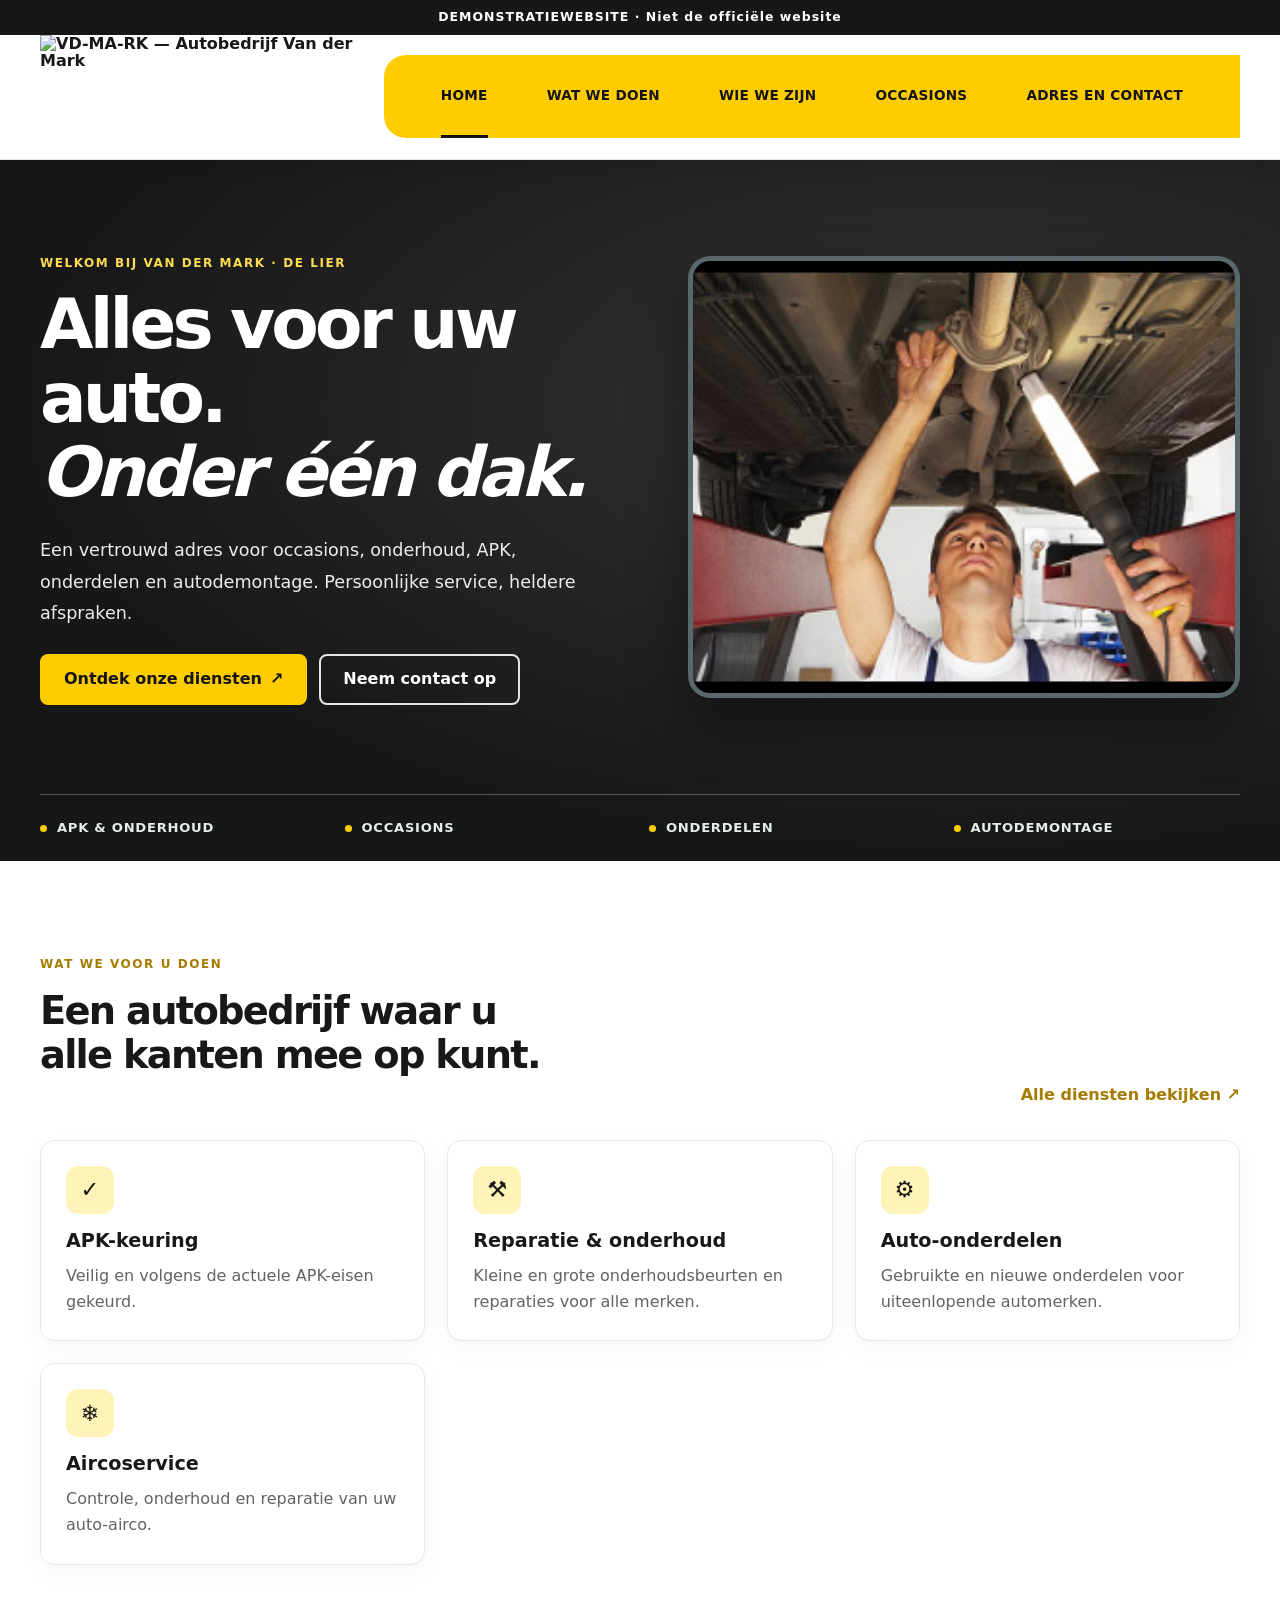
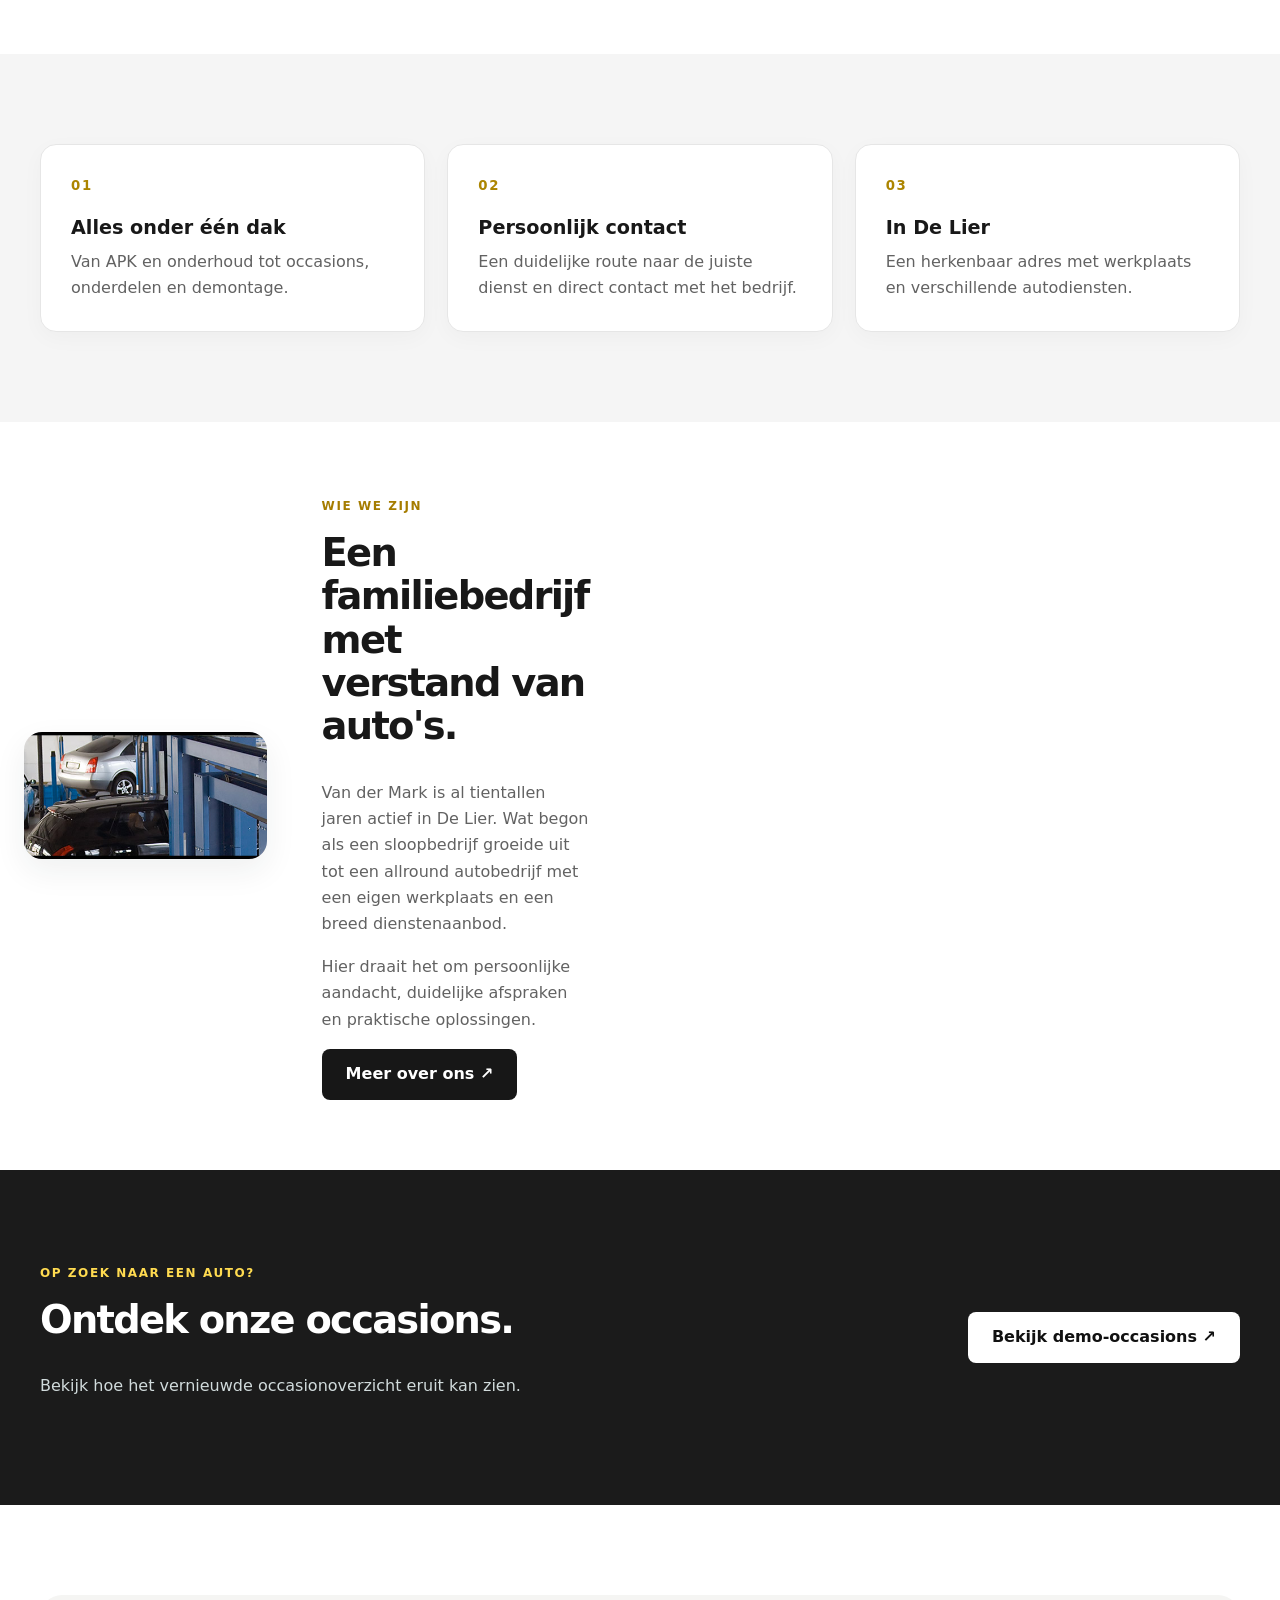
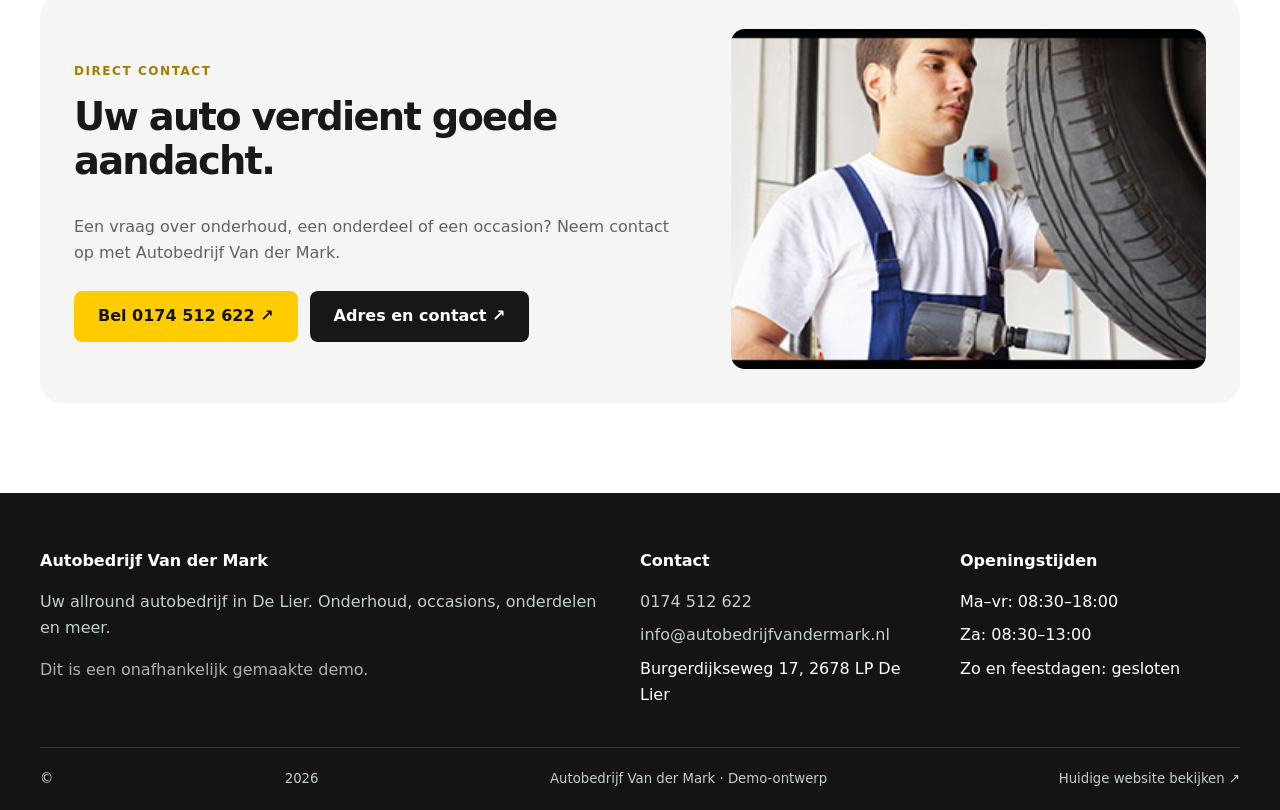
==== index.html @ bd73498f "Use official Van der Mark logo asset in header" ====
<!doctype html><html lang="nl"><head><meta charset="utf-8"><meta name="viewport" content="width=device-width,initial-scale=1"><meta name="description" content="Autobedrijf Van der Mark in De Lier: occasions, APK, onderhoud, auto-onderdelen en autodemontage. Demo-website."><title>Home | Autobedrijf Van der Mark – DEMO</title><link rel="stylesheet" href="css/style.css"><script src="js/main.js" defer></script></head><body><a class="skip-link" href="#main-content">Direct naar inhoud</a><div class="demo-strip">DEMONSTRATIEWEBSITE · Niet de officiële website</div><header class="site-header"><div class="container header-inner"><a href="index.html" class="brand" aria-label="Autobedrijf Van der Mark, naar home"><img class="brand-official-logo" src="images/logo.png" alt="VD-MA-RK — Autobedrijf Van der Mark" width="320" height="124"></a><button id="menu-toggle" class="menu-toggle" aria-controls="main-nav" aria-expanded="false" aria-label="Open navigatie"><span></span><span></span><span></span></button><nav id="main-nav" class="nav" aria-label="Hoofdnavigatie"><a href="index.html" class="active">Home</a><a href="diensten.html" class="">Wat we doen</a><a href="over-ons.html" class="">Wie we zijn</a><a href="occasions.html" class="">Occasions</a><a href="contact.html" class="">Adres en contact</a></nav></div></header><main id="main-content"><section class="hero"><div class="container hero-inner"><div class="hero-copy"><span class="eyebrow light">WELKOM BIJ VAN DER MARK · DE LIER</span><h1>Alles voor uw auto.<br><em>Onder één dak.</em></h1><p>Een vertrouwd adres voor occasions, onderhoud, APK, onderdelen en autodemontage. Persoonlijke service, heldere afspraken.</p><div class="actions"><a class="btn btn-primary" href="diensten.html">Ontdek onze diensten <span>↗</span></a><a class="btn btn-outline" href="contact.html">Neem contact op</a></div></div><div class="hero-art"><img src="images/Image7.png" alt="Monteur aan het werk onder een auto in de werkplaats" onerror="this.onerror=null;this.src='images/garage.svg'" loading="eager"></div></div><div class="container hero-footer"><span>APK & ONDERHOUD</span><span>OCCASIONS</span><span>ONDERDELEN</span><span>AUTODEMONTAGE</span></div></section><section class="section"><div class="container"><div class="section-head"><div><span class="eyebrow">WAT WE VOOR U DOEN</span><h2>Een autobedrijf waar u<br>alle kanten mee op kunt.</h2></div><a class="text-link" href="diensten.html">Alle diensten bekijken ↗</a></div><div class="services-grid"><article class="service-card"><div class="service-icon">✓</div><h3>APK-keuring</h3><p>Veilig en volgens de actuele APK-eisen gekeurd.</p></article><article class="service-card"><div class="service-icon">⚒</div><h3>Reparatie & onderhoud</h3><p>Kleine en grote onderhoudsbeurten en reparaties voor alle merken.</p></article><article class="service-card"><div class="service-icon">⚙</div><h3>Auto-onderdelen</h3><p>Gebruikte en nieuwe onderdelen voor uiteenlopende automerken.</p></article><article class="service-card"><div class="service-icon">❄</div><h3>Aircoservice</h3><p>Controle, onderhoud en reparatie van uw auto-airco.</p></article></div></div></section><section class="section section-muted"><div class="container"><div class="benefit-grid"><div><span class="benefit-number">01</span><h3>Alles onder één dak</h3><p>Van APK en onderhoud tot occasions, onderdelen en demontage.</p></div><div><span class="benefit-number">02</span><h3>Persoonlijk contact</h3><p>Een duidelijke route naar de juiste dienst en direct contact met het bedrijf.</p></div><div><span class="benefit-number">03</span><h3>In De Lier</h3><p>Een herkenbaar adres met werkplaats en verschillende autodiensten.</p></div></div></div></section><section class="split-section"><div class="container split"><div class="split-visual"><img src="images/Image3.png" alt="Overzicht van de werkplaats met auto’s op hefbruggen" onerror="this.onerror=null;this.src='images/workshop.svg'" loading="lazy"></div><div><span class="eyebrow">WIE WE ZIJN</span><h2>Een familiebedrijf met verstand van auto's.</h2><p>Van der Mark is al tientallen jaren actief in De Lier. Wat begon als een sloopbedrijf groeide uit tot een allround autobedrijf met een eigen werkplaats en een breed dienstenaanbod.</p><p>Hier draait het om persoonlijke aandacht, duidelijke afspraken en praktische oplossingen.</p><a class="btn btn-dark" href="over-ons.html">Meer over ons ↗</a></div></div></section><section class="section cta-band"><div class="container cta-inner"><div><span class="eyebrow light">OP ZOEK NAAR EEN AUTO?</span><h2>Ontdek onze occasions.</h2><p>Bekijk hoe het vernieuwde occasionoverzicht eruit kan zien.</p></div><a class="btn btn-white" href="occasions.html">Bekijk demo-occasions ↗</a></div></section><section class="section"><div class="container contact-promo"><div><span class="eyebrow">DIRECT CONTACT</span><h2>Uw auto verdient goede aandacht.</h2><p>Een vraag over onderhoud, een onderdeel of een occasion? Neem contact op met Autobedrijf Van der Mark.</p><div class="actions"><a class="btn btn-primary" href="tel:+31174512622">Bel 0174 512 622 ↗</a><a class="btn btn-dark" href="contact.html">Adres en contact ↗</a></div></div><img src="images/Image6.png" alt="Werkzaamheden bij Autobedrijf Van der Mark" loading="lazy"></div></section></main><footer class="footer"><div class="container footer-grid"><div><strong>Autobedrijf Van der Mark</strong><p>Uw allround autobedrijf in De Lier. Onderhoud, occasions, onderdelen en meer.</p><span class="muted">Dit is een onafhankelijk gemaakte demo.</span></div><div><strong>Contact</strong><a href="tel:+31174512622">0174 512 622</a><a href="mailto:info@autobedrijfvandermark.nl">info@autobedrijfvandermark.nl</a><span>Burgerdijkseweg 17, 2678 LP De Lier</span></div><div><strong>Openingstijden</strong><span>Ma–vr: 08:30–18:00</span><span>Za: 08:30–13:00</span><span>Zo en feestdagen: gesloten</span></div></div><div class="container footer-bottom">© <span id="year"></span> Autobedrijf Van der Mark · Demo-ontwerp <a href="https://www.autobedrijfvandermark.nl/" target="_blank" rel="noopener noreferrer">Huidige website bekijken ↗</a></div></footer></body></html>
---- css/style.css ----
:root {
    --red: #bd4038;
    --dark: #243036;
    --ink: #253136;
    --muted: #667277;
    --line: #dde3e2;
    --light: #f3f5f4;
    --white: #fff;
    --radius: 14px
}

* {
    box-sizing: border-box
}

html {
    scroll-behavior: smooth
}

body {
    margin: 0;
    color: var(--ink);
    background: #fff;
    font: 16px/1.65 system-ui, -apple-system, Segoe UI, Arial, sans-serif
}

a {
    color: inherit;
    text-decoration: none
}

img {
    display: block;
    max-width: 100%
}

h1,
h2,
h3,
p {
    margin-top: 0
}

h1,
h2,
h3 {
    line-height: 1.18
}

h1 {
    font-size: clamp(2.4rem, 5vw, 4.6rem);
    letter-spacing: -.045em
}

h2 {
    font-size: clamp(1.8rem, 3vw, 2.8rem);
    letter-spacing: -.035em
}

h3 {
    font-size: 1.2rem
}

p {
    color: var(--muted)
}

.container {
    width: min(1160px, calc(100% - 40px));
    margin-inline: auto
}

.demo-strip {
    background: var(--red);
    color: white;
    text-align: center;
    padding: 7px 15px;
    font-size: .78rem;
    font-weight: 700;
    letter-spacing: .08em
}

.site-header {
    position: sticky;
    top: 0;
    z-index: 20;
    background: white;
    border-bottom: 1px solid var(--line);
    box-shadow: 0 4px 22px #172a3010
}

.header-inner {
    display: flex;
    align-items: center;
    justify-content: space-between;
    gap: 20px;
    min-height: 82px
}

.brand {
    display: flex;
    align-items: center;
    gap: 12px;
    font-weight: 800;
    line-height: 1.2
}

.brand-symbol {
    display: grid;
    place-items: center;
    width: 42px;
    height: 42px;
    border-radius: 10px;
    background: var(--red);
    color: white;
    font-weight: 900
}

.brand-text {
    max-width: 220px
}

.nav {
    display: flex;
    align-items: center;
    gap: 24px
}

.nav a {
    font-size: .92rem;
    font-weight: 650;
    padding: 12px 0;
    border-bottom: 2px solid transparent
}

.nav a:hover,
.nav a.active {
    color: var(--red);
    border-color: var(--red)
}

.menu-toggle {
    display: none;
    background: transparent;
    border: 1px solid var(--line);
    border-radius: 8px;
    padding: 10px;
    cursor: pointer;
    font-size: 1.3rem
}

.btn {
    display: inline-flex;
    align-items: center;
    justify-content: center;
    gap: 8px;
    border-radius: 8px;
    padding: 13px 22px;
    font-weight: 750;
    line-height: 1.3;
    transition: transform .2s, background .2s, border-color .2s;
    border: 2px solid transparent;
    cursor: pointer
}

.btn:hover {
    transform: translateY(-2px)
}

.btn-primary {
    background: var(--red);
    color: white
}

.btn-primary:hover {
    background: #9e302b
}

.btn-dark {
    background: var(--dark);
    color: white
}

.btn-white {
    background: white;
    color: var(--dark)
}

.btn-outline {
    border-color: #aab4b6;
    color: var(--dark)
}

.actions {
    display: flex;
    flex-wrap: wrap;
    gap: 12px;
    margin-top: 24px
}

.hero {
    background: linear-gradient(125deg, #243238, #34464a);
    color: white;
    overflow: hidden
}

.hero-inner {
    display: grid;
    grid-template-columns: 1.08fr 1fr;
    gap: 55px;
    align-items: center;
    padding-block: 80px
}

.hero p,
.hero .eyebrow {
    color: #d4dddd
}

.hero-art {
    background: #44565a;
    border-radius: 18px;
    overflow: hidden;
    box-shadow: 0 25px 60px #0004
}

.hero-art img {
    width: 100%;
    height: 100%;
    object-fit: cover
}

.hero-footer {
    padding: 20px 0;
    border-top: 1px solid #ffffff33;
    color: #e5ecec;
    font-size: .9rem
}

.eyebrow {
    text-transform: uppercase;
    letter-spacing: .13em;
    font-size: .75rem;
    font-weight: 800;
    color: var(--red);
    margin-bottom: 14px
}

.eyebrow.light {
    color: #f0b5ae
}

.page-hero {
    padding: 65px 0;
    background: var(--light);
    border-bottom: 1px solid var(--line)
}

.page-hero h1 {
    font-size: clamp(2.2rem, 4vw, 3.6rem);
    margin-bottom: 14px
}

.page-hero p {
    max-width: 760px
}

.section {
    padding: 75px 0
}

.section-muted {
    background: var(--light)
}

.section-head {
    display: flex;
    justify-content: space-between;
    align-items: end;
    gap: 24px;
    margin-bottom: 32px
}

.section-head p {
    max-width: 660px
}

.services-grid,
.features {
    display: grid;
    grid-template-columns: repeat(3, 1fr);
    gap: 22px
}

.service-card,
.form-panel,
.car-card,
.contact-detail,
.info-banner {
    background: white;
    border: 1px solid var(--line);
    border-radius: var(--radius);
    padding: 25px;
    box-shadow: 0 5px 20px #172a3008
}

.service-card {
    transition: transform .2s, box-shadow .2s
}

.service-card:hover,
.car-card:hover {
    transform: translateY(-3px);
    box-shadow: 0 14px 32px #172a3018
}

.service-icon,
.detail-icon {
    display: grid;
    place-items: center;
    background: #fbe9e6;
    color: var(--red);
    width: 48px;
    height: 48px;
    border-radius: 12px;
    margin-bottom: 16px;
    font-size: 1.4rem
}

.text-link {
    color: var(--red);
    font-weight: 800
}

.split,
.split-section {
    display: grid;
    grid-template-columns: 1fr 1fr;
    gap: 55px;
    align-items: center
}

.split-visual {
    border-radius: var(--radius);
    overflow: hidden;
    background: var(--light)
}

.split-visual img {
    width: 100%;
    object-fit: cover
}

.cta-band {
    background: var(--dark);
    color: white
}

.cta-band p {
    color: #d1dbdc
}

.cta-inner {
    display: flex;
    justify-content: space-between;
    align-items: center;
    gap: 30px
}

.filters {
    display: grid;
    grid-template-columns: 2fr 1fr 1fr 1fr;
    gap: 16px;
    padding: 24px;
    background: var(--light);
    border-radius: var(--radius);
    margin-bottom: 24px
}

.filters label,
.form-panel label {
    display: block;
    font-size: .88rem;
    font-weight: 750;
    margin-bottom: 6px
}

.filters input,
.filters select,
.form-panel input,
.form-panel select,
.form-panel textarea {
    width: 100%;
    border: 1px solid #c9d1d1;
    border-radius: 8px;
    background: white;
    padding: 12px 13px;
    color: var(--ink);
    font: inherit
}

.filters input:focus,
.filters select:focus,
.form-panel input:focus,
.form-panel textarea:focus {
    outline: 2px solid var(--red);
    outline-offset: 2px
}

.results-count {
    font-weight: 750;
    margin-bottom: 20px
}

.car-grid {
    display: grid;
    grid-template-columns: repeat(3, 1fr);
    gap: 22px
}

.car-card {
    padding: 0;
    overflow: hidden;
    transition: transform .2s, box-shadow .2s
}

.car-image {
    position: relative;
    background: var(--light)
}

.car-image img {
    width: 100%;
    aspect-ratio: 16/10;
    object-fit: cover
}

.car-image span {
    position: absolute;
    top: 14px;
    left: 14px;
    background: var(--red);
    color: white;
    font-size: .7rem;
    font-weight: 800;
    letter-spacing: .08em;
    padding: 5px 9px;
    border-radius: 5px
}

.car-body {
    padding: 22px
}

.car-meta {
    display: flex;
    flex-wrap: wrap;
    gap: 9px;
    font-size: .82rem;
    color: var(--muted)
}

.car-meta span {
    background: var(--light);
    padding: 4px 8px;
    border-radius: 5px
}

.car-bottom {
    border-top: 1px solid var(--line);
    margin-top: 18px;
    padding-top: 18px;
    display: flex;
    justify-content: space-between;
    align-items: center;
    gap: 12px
}

.car-price {
    font-size: 1.35rem
}

.car-bottom a {
    font-size: .85rem;
    color: var(--red);
    font-weight: 750
}

.empty-state,
.demo-notice,
.info-banner {
    padding: 18px 22px;
    background: #fff5ed;
    border: 1px solid #efddcb;
    border-radius: 10px;
    margin: 20px 0
}

.contact-grid {
    display: grid;
    grid-template-columns: 1fr 1.1fr;
    gap: 36px
}

.contact-detail {
    margin-bottom: 15px
}

.form-row {
    display: grid;
    grid-template-columns: 1fr 1fr;
    gap: 16px
}

.form-panel textarea {
    min-height: 140px;
    resize: vertical
}

.form-panel label {
    margin-top: 14px
}

.form-status {
    margin-top: 12px;
    font-weight: 700
}

.form-status.success {
    color: #237345
}

.form-status.error {
    color: #b3322b
}

.hours {
    width: 100%;
    border-collapse: collapse
}

.hours td {
    padding: 8px 0;
    border-bottom: 1px solid var(--line)
}

.hours td:last-child {
    text-align: right
}

.map-section {
    padding: 55px 0;
    background: var(--light)
}

.map-placeholder {
    min-height: 240px;
    border: 2px dashed #aab6b8;
    border-radius: var(--radius);
    display: grid;
    place-items: center;
    text-align: center;
    padding: 30px;
    background: #e6eceb
}

.footer {
    background: #1e292d;
    color: white;
    padding-top: 55px
}

.footer p,
.footer a {
    color: #c3cecf
}

.footer a:hover {
    color: white
}

.footer-grid {
    display: grid;
    grid-template-columns: 2fr 1fr 1fr;
    gap: 40px;
    padding-bottom: 38px
}

.footer-bottom {
    border-top: 1px solid #ffffff2a;
    padding: 20px 0;
    color: #c3cecf;
    font-size: .83rem
}

.muted {
    color: var(--muted)
}

@media(max-width:900px) {

    .hero-inner,
    .split,
    .split-section,
    .contact-grid {
        grid-template-columns: 1fr
    }

    .hero-inner {
        padding-block: 55px
    }

    .services-grid,
    .car-grid,
    .features {
        grid-template-columns: repeat(2, 1fr)
    }

    .filters {
        grid-template-columns: repeat(2, 1fr)
    }

    .nav {
        gap: 12px
    }

    .nav a {
        font-size: .82rem
    }
}

@media(max-width:680px) {
    .container {
        width: min(100% - 28px, 1160px)
    }

    .header-inner {
        min-height: 70px
    }

    .menu-toggle {
        display: block
    }

    .nav {
        display: none;
        position: absolute;
        top: 100%;
        left: 0;
        right: 0;
        background: white;
        box-shadow: 0 15px 25px #0002;
        padding: 18px 22px;
        flex-direction: column;
        align-items: stretch
    }

    .nav.open {
        display: flex
    }

    .nav a {
        font-size: 1rem;
        padding: 10px
    }

    .section {
        padding: 48px 0
    }

    .services-grid,
    .car-grid,
    .features,
    .filters,
    .form-row,
    .footer-grid {
        grid-template-columns: 1fr
    }

    .section-head,
    .cta-inner {
        display: block
    }

    .hero-inner {
        gap: 25px
    }

    .hero h1 {
        font-size: 2.5rem
    }

    .page-hero {
        padding: 45px 0
    }

    .footer-grid {
        gap: 20px
    }

    .car-bottom {
        flex-wrap: wrap
    }
}

@media(prefers-reduced-motion:reduce) {

    *,
    *::before,
    *::after {
        scroll-behavior: auto !important;
        transition: none !important;
        animation: none !important
    }
}

/* Consistente beeldpresentatie: echte werkplaatsfoto's zonder overvolle pagina's */
.hero-art {
    aspect-ratio: 725/360;
    display: flex;
    align-items: stretch
}

.hero-art img {
    width: 100%;
    height: 100%;
    object-fit: cover;
    object-position: center
}

.split-visual {
    aspect-ratio: 725/380;
    display: flex;
    align-items: stretch;
    box-shadow: 0 12px 32px #172a3012
}

.split-visual img {
    width: 100%;
    height: 100%;
    object-fit: cover;
    object-position: center
}

.editorial-photo {
    position: relative;
    overflow: hidden;
    border-radius: var(--radius);
    margin: 0 0 34px;
    background: var(--light);
    box-shadow: 0 12px 30px #172a3014
}

.editorial-photo img {
    display: block;
    width: 100%;
    height: clamp(220px, 31vw, 370px);
    object-fit: cover;
    object-position: center
}

.editorial-photo-caption {
    position: absolute;
    left: 0;
    right: 0;
    bottom: 0;
    padding: 38px 30px 22px;
    background: linear-gradient(transparent, rgba(20, 29, 32, .85));
    color: #fff;
    display: flex;
    gap: 8px;
    flex-direction: column
}

.editorial-photo-caption strong {
    font-size: 1.2rem;
    line-height: 1.3
}

.editorial-photo-caption span {
    color: #e5ebeb;
    font-size: .9rem
}

@media(max-width:680px) {
    .hero-art {
        aspect-ratio: 725/300
    }

    .split-visual {
        aspect-ratio: 725/340
    }

    .editorial-photo img {
        height: 240px
    }

    .editorial-photo-caption {
        padding: 32px 18px 16px
    }
}


/* Huisstijl Van der Mark — geel, zwart en wit */
:root {
    --yellow: #ffcc00;
    --dark: #151515;
    --ink: #181818;
    --muted: #626262;
    --line: #e1e1e1;
    --light: #f5f5f5;
    --white: #fff
}

body {
    color: var(--ink)
}

.demo-strip {
    background: #171717;
    color: #fff
}

.site-header {
    background: #fff;
    border-bottom: 1px solid #e7e7e7
}

.header-inner {
    gap: 24px;
    min-height: 104px
}

.brand {
    display: flex;
    flex: 0 0 auto;
    flex-direction: column;
    align-items: center;
    justify-content: center;
    gap: 5px;
    line-height: 1.1;
    min-width: 235px
}

.brand-logo {
    display: block;
    background: #ffcf00;
    color: #101010;
    border: 5px solid #101010;
    border-radius: 18px;
    box-shadow: inset 0 0 0 2px #fff, 0 0 0 1px #888;
    padding: 7px 13px 5px;
    font-size: clamp(1.35rem, 2.2vw, 2rem);
    font-weight: 950;
    letter-spacing: .11em;
    white-space: nowrap
}

.brand-tagline {
    font-size: .69rem;
    font-weight: 800;
    letter-spacing: .22em;
    color: #181818;
    white-space: nowrap
}

.nav {
    background: #ffcc00;
    border-radius: 22px 0 0 22px;
    min-height: 82px;
    padding: 0 26px;
    gap: clamp(12px, 2.2vw, 32px);
    flex: 1;
    justify-content: space-evenly
}

.nav a {
    color: #141414;
    font-size: .85rem;
    text-transform: uppercase;
    font-weight: 850;
    letter-spacing: .02em;
    border-bottom: 3px solid transparent;
    white-space: nowrap;
    padding: 29px 0
}

.nav a:hover,
.nav a.active {
    color: #111;
    border-bottom-color: #111
}

.hero {
    background: linear-gradient(115deg, #191919, #303030)
}

.hero .eyebrow,
.eyebrow.light {
    color: #ffdb50
}

.hero p {
    color: #ececec
}

.hero h1 em {
    color: #fff
}

.hero-footer {
    display: flex;
    align-items: center;
    justify-content: space-between;
    flex-wrap: wrap;
    gap: 12px 28px;
    border-top: 1px solid #ffffff40;
    padding: 23px 0
}

.hero-footer span {
    display: inline-block;
    white-space: nowrap;
    font-size: .82rem;
    font-weight: 800;
    letter-spacing: .055em
}

.btn-primary {
    background: #ffcc00;
    color: #111;
    border-color: #ffcc00
}

.btn-primary:hover {
    background: #e8b900;
    border-color: #e8b900
}

.btn-outline {
    color: #fff;
    border-color: #fff;
    background: transparent
}

.btn-outline:hover {
    color: #111;
    background: #fff
}

.btn-dark {
    background: #171717;
    color: #fff
}

.btn-white {
    background: #fff;
    color: #111
}

.text-link,
.eyebrow,
.car-bottom a {
    color: #a57c00
}

.service-icon,
.detail-icon {
    background: #fff3b8;
    color: #171717
}

.cta-band {
    background: #1b1b1b
}

.car-image span {
    background: #ffcc00;
    color: #111
}

.footer {
    background: #141414
}

.filters input:focus,
.filters select:focus,
.form-panel input:focus,
.form-panel textarea:focus {
    outline-color: #e0ae00
}

@media(max-width:1050px) {
    .header-inner {
        gap: 12px
    }

    .brand {
        min-width: 190px
    }

    .brand-logo {
        font-size: 1.4rem
    }

    .brand-tagline {
        font-size: .58rem
    }

    .nav {
        gap: 10px;
        padding: 0 14px
    }

    .nav a {
        font-size: .72rem
    }
}

@media(max-width:680px) {
    .header-inner {
        min-height: 82px
    }

    .brand {
        min-width: 0;
        align-items: flex-start
    }

    .brand-logo {
        font-size: 1.25rem;
        padding: 5px 9px;
        border-width: 4px;
        border-radius: 12px
    }

    .brand-tagline {
        font-size: .52rem;
        letter-spacing: .12em
    }

    .menu-toggle {
        display: block;
        background: #ffcc00;
        border-color: #111
    }

    .nav {
        display: none;
        position: absolute;
        top: 100%;
        left: 0;
        right: 0;
        min-height: 0;
        padding: 14px 20px;
        border-radius: 0;
        box-shadow: 0 15px 25px #0002;
        flex-direction: column;
        align-items: stretch;
        gap: 0
    }

    .nav.open {
        display: flex
    }

    .nav a {
        padding: 13px 6px;
        font-size: .9rem
    }

    .hero-footer {
        justify-content: flex-start;
        gap: 10px 20px
    }

    .hero-footer span {
        font-size: .72rem
    }
}

/* Demo 2.0 — samenhangende componenten en mobiele afwerking */
:root{--accent:#ffcc00;--accent-hover:#eab900;--surface:#f6f6f4;--shadow:0 18px 45px rgba(0,0,0,.09)}
html{scroll-padding-top:120px}
body{overflow-x:hidden;-webkit-font-smoothing:antialiased}
:focus-visible{outline:3px solid #b78d00;outline-offset:4px}
.skip-link{position:fixed;top:-100px;left:16px;z-index:100;background:#ffcc00;color:#111;padding:12px 18px;font-weight:800;border-radius:8px}
.skip-link:focus{top:12px}
.container{width:min(1200px,calc(100% - 48px))}
.site-header{box-shadow:0 3px 18px #00000010}
.hero{position:relative;background:radial-gradient(ellipse at 75% 35%,#343434,#171717 70%)}
.hero-inner{gap:clamp(24px,4vw,72px);padding-block:clamp(55px,7vw,100px)}
.hero h1{font-size:clamp(2.8rem,5.4vw,5.3rem);line-height:1.07;letter-spacing:-.055em;margin-bottom:25px}
.hero-copy p{font-size:1.1rem;max-width:570px;line-height:1.8}
.hero-art{border:5px solid #ffffff1b;border-radius:22px;box-shadow:0 28px 55px #0006;aspect-ratio:1.25}
.hero-art img{object-fit:cover}
.hero-footer{gap:16px 26px}
.hero-footer span{display:inline-flex;align-items:center;gap:10px}
.hero-footer span:before{content:"";width:7px;height:7px;border-radius:50%;background:#ffcc00;flex:0 0 7px}
.section{padding-block:clamp(58px,7vw,98px)}
.section-head{align-items:end}
.section-head h2{max-width:690px}
.section-head .text-link{flex-shrink:0}
h2{line-height:1.13;letter-spacing:-.045em}
.eyebrow{display:inline-block}
.service-card{border:1px solid #e7e7e7;box-shadow:0 8px 26px #00000009;min-height:195px;transition:transform .2s ease,box-shadow .2s ease}
.service-card:hover{transform:translateY(-5px);box-shadow:var(--shadow)}
.service-card h3{margin-bottom:10px}
.service-card p{margin-bottom:0}
.split-section{padding-block:70px}
.split-visual{border-radius:18px}
.split>div:last-child p{max-width:550px}
.benefit-grid,.service-steps{display:grid;grid-template-columns:repeat(3,minmax(0,1fr));gap:22px}
.benefit-grid>div,.service-steps>div{background:#fff;border:1px solid #e6e6e6;border-radius:16px;padding:30px;box-shadow:0 6px 22px #00000008}
.benefit-number,.service-steps>div>span{display:block;color:#ac8500;font-size:.83rem;font-weight:900;letter-spacing:.13em;margin-bottom:20px}
.benefit-grid h3,.service-steps h3{margin-bottom:9px}
.benefit-grid p,.service-steps p{margin-bottom:0}
.service-steps{margin-top:38px;margin-bottom:38px}
.contact-promo{display:grid;grid-template-columns:1fr 42%;align-items:center;gap:55px;padding:34px;border-radius:22px;background:#f5f5f3}
.contact-promo h2{max-width:550px}
.contact-promo img{width:100%;height:340px;object-fit:cover;border-radius:14px}
.gallery-grid{display:grid;grid-template-columns:1fr 1fr;gap:20px;margin-top:30px}
.gallery-grid img{width:100%;height:320px;object-fit:cover;border-radius:16px}
.contact-next,.occasion-help{display:flex;align-items:center;justify-content:space-between;gap:28px}
.contact-next>div,.occasion-help>div{max-width:650px}
.occasion-help{background:#f6f6f3;border-radius:18px;padding:32px;margin:40px 0}
.btn{min-height:48px;white-space:normal;text-align:center}
.btn-outline{color:#fff!important;border-color:#e4e4e4!important}
.btn-outline:hover{color:#151515!important;background:#fff}
.btn-primary{background:#ffcc00!important;border-color:#ffcc00!important;color:#141414!important}
.btn-primary:hover{background:#eab900!important;border-color:#eab900!important}
.hero-footer{display:grid;grid-template-columns:repeat(4,minmax(0,1fr));column-gap:18px}
.hero-footer span{white-space:normal;line-height:1.5}
.brand-logo{line-height:1.15}
.brand-tagline{line-height:1.4;text-align:center}
.form-panel,.contact-detail,.car-card{box-shadow:0 7px 25px #0000000b}
.form-panel input:focus-visible,.form-panel select:focus-visible,.form-panel textarea:focus-visible{outline:2px solid #cfa000}
.hours>div{display:flex;justify-content:space-between;gap:15px;border-bottom:1px solid #ddd;padding:11px 0}
.hours>div b{white-space:nowrap}
.map-placeholder{background:linear-gradient(135deg,#eee,#e5e5e5);border-color:#c5c5c5}
.footer-grid>div{display:flex;flex-direction:column;align-items:flex-start;gap:7px}
.footer-grid>div p{margin:0 0 8px}
.footer-grid strong{margin-bottom:8px}
.footer-grid .muted{color:#aeb1b0}
.footer-bottom{display:flex;justify-content:space-between;gap:20px;flex-wrap:wrap}
@media(max-width:950px){.benefit-grid,.service-steps{grid-template-columns:repeat(2,minmax(0,1fr))}.contact-promo{grid-template-columns:1fr 1fr;gap:25px}.hero-footer{grid-template-columns:repeat(2,minmax(0,1fr))}}
@media(max-width:680px){.container{width:calc(100% - 32px)}.hero-inner{padding-block:52px}.hero h1{font-size:clamp(2.5rem,10vw,3.6rem)}.hero-copy p{font-size:1rem}.hero-art{aspect-ratio:1.45}.hero-footer{grid-template-columns:repeat(2,minmax(0,1fr));gap:14px}.hero-footer span{font-size:.68rem}.benefit-grid,.service-steps,.contact-promo,.gallery-grid{grid-template-columns:1fr}.contact-promo{padding:22px}.contact-promo img{height:220px}.gallery-grid img{height:235px}.contact-next,.occasion-help{flex-direction:column;align-items:flex-start}.occasion-help{padding:24px}.section-head .text-link{display:inline-block;margin-top:12px}.hours>div{font-size:.85rem}.footer-bottom{display:block}.footer-bottom a{display:block;margin-top:8px}}

.car-placeholder{aspect-ratio:16/10;display:grid;place-items:center;background:linear-gradient(145deg,#292929,#474747);color:#fff;min-height:180px}
.car-placeholder-content{display:flex;flex-direction:column;align-items:center;gap:5px;text-align:center;padding:25px}
.car-placeholder-content strong{font-size:.84rem;letter-spacing:.11em}
.car-placeholder-content small{font-size:.73rem;color:#ddd}
.car-placeholder-icon{font-size:3rem;color:#ffcc00;line-height:1}

.car-image.car-placeholder>span{position:absolute;top:14px;left:14px;background:#ffcc00;color:#111;font-size:.7rem;font-weight:800;letter-spacing:.08em;padding:5px 9px;border-radius:5px}
.car-placeholder-content .car-placeholder-icon{position:static;background:none;padding:0;border-radius:0;font-size:3rem;color:#ffcc00}
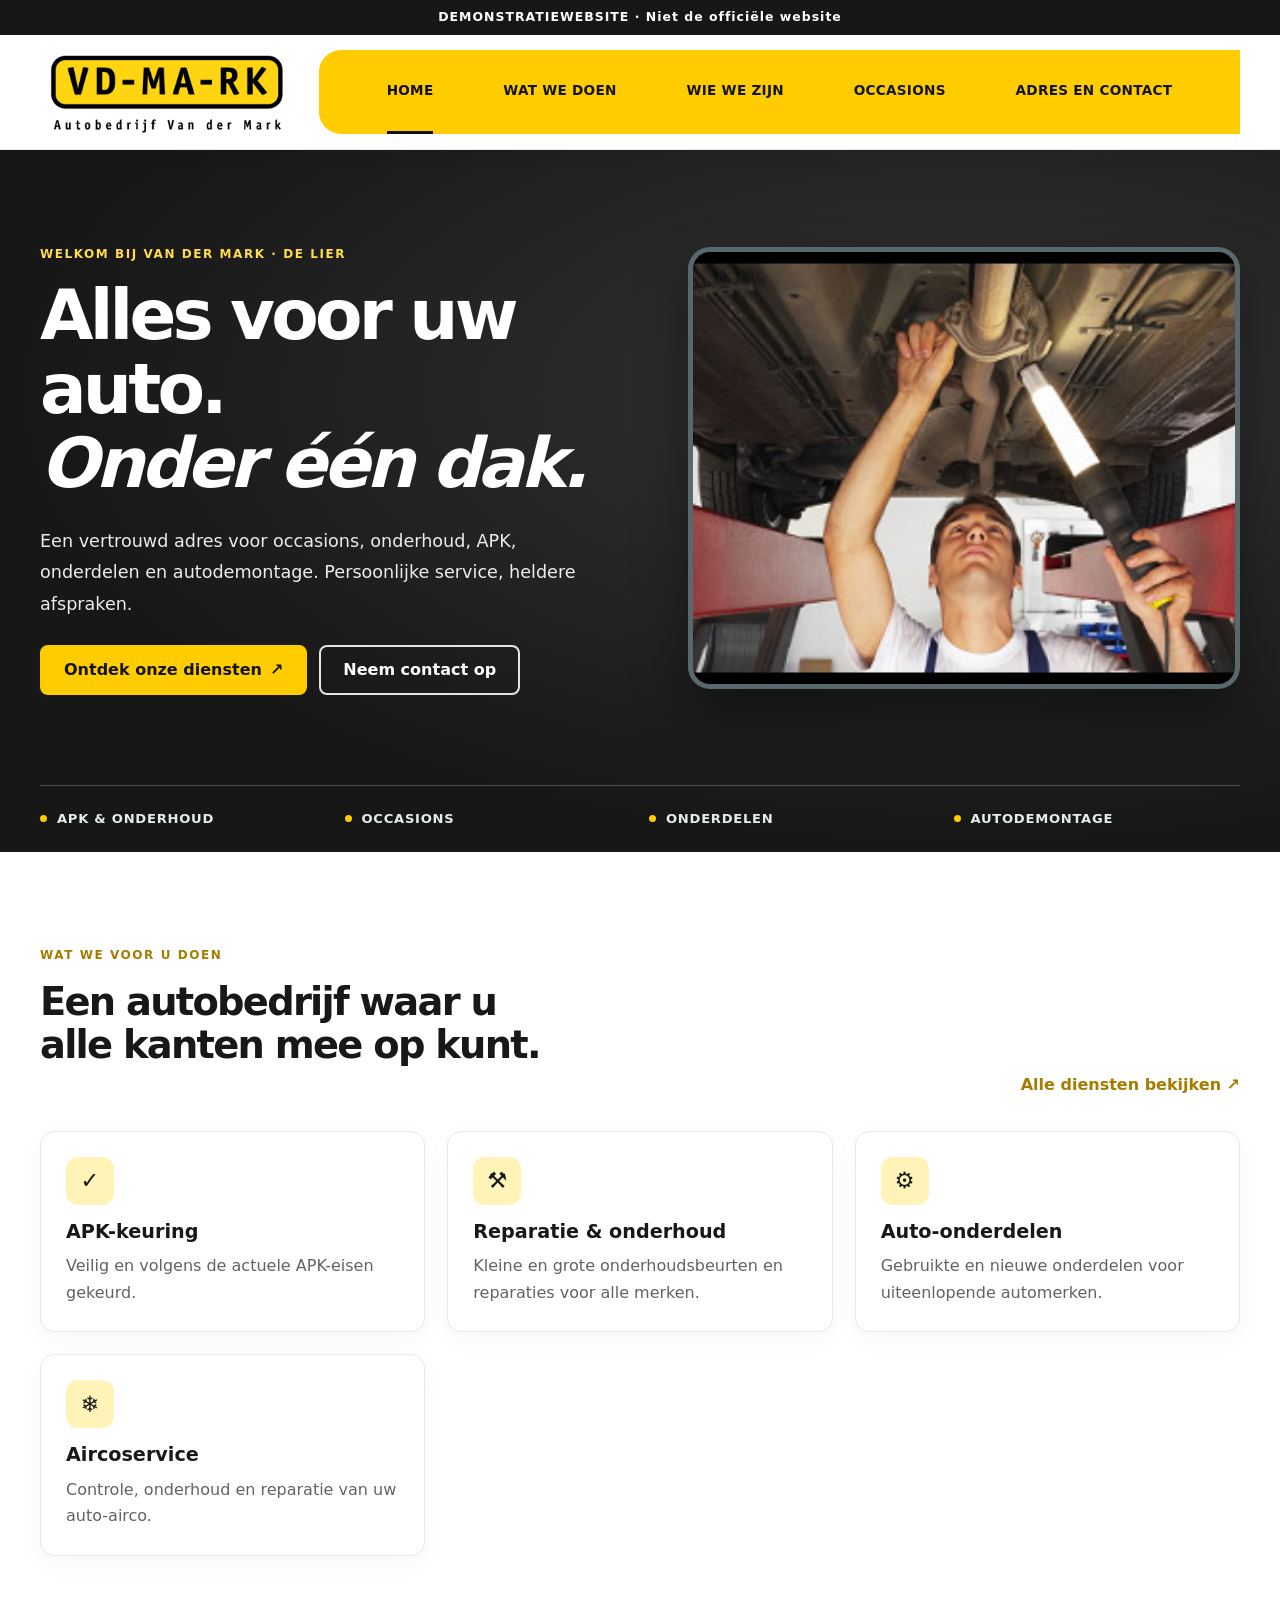
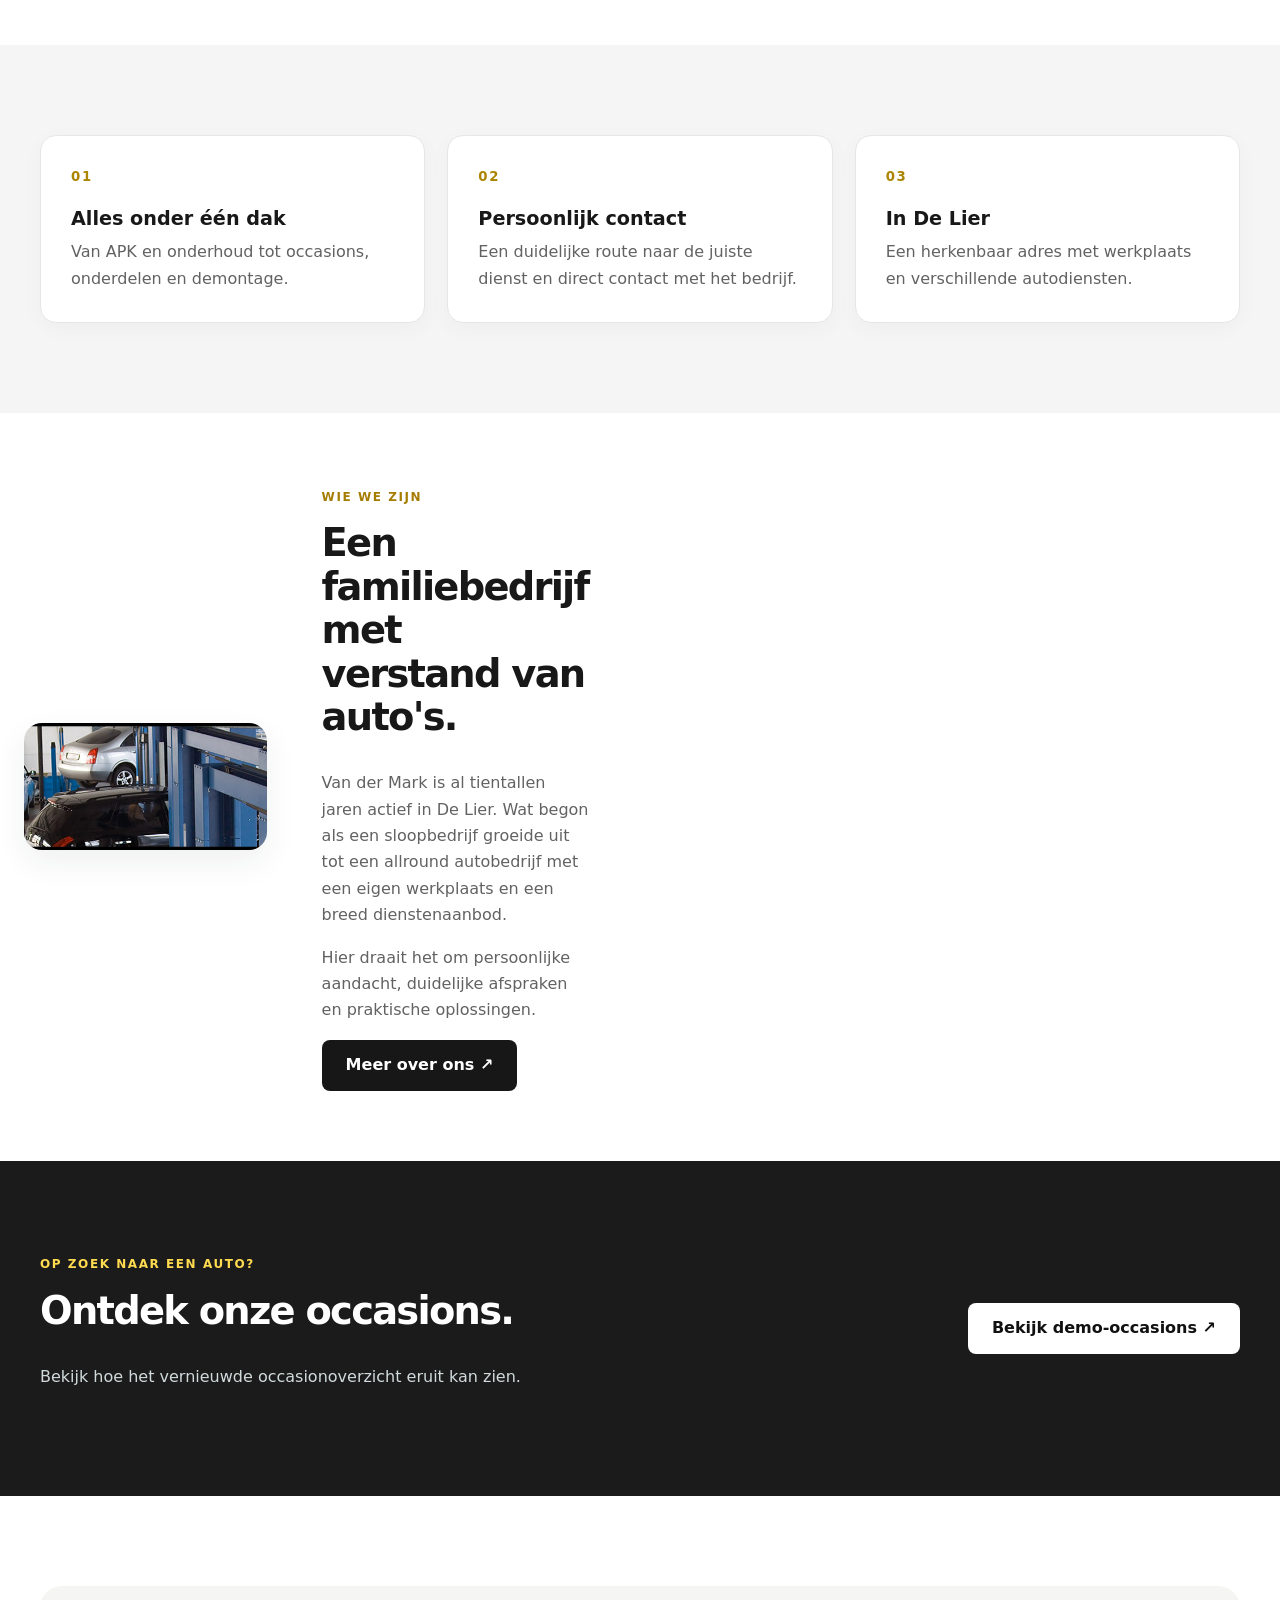
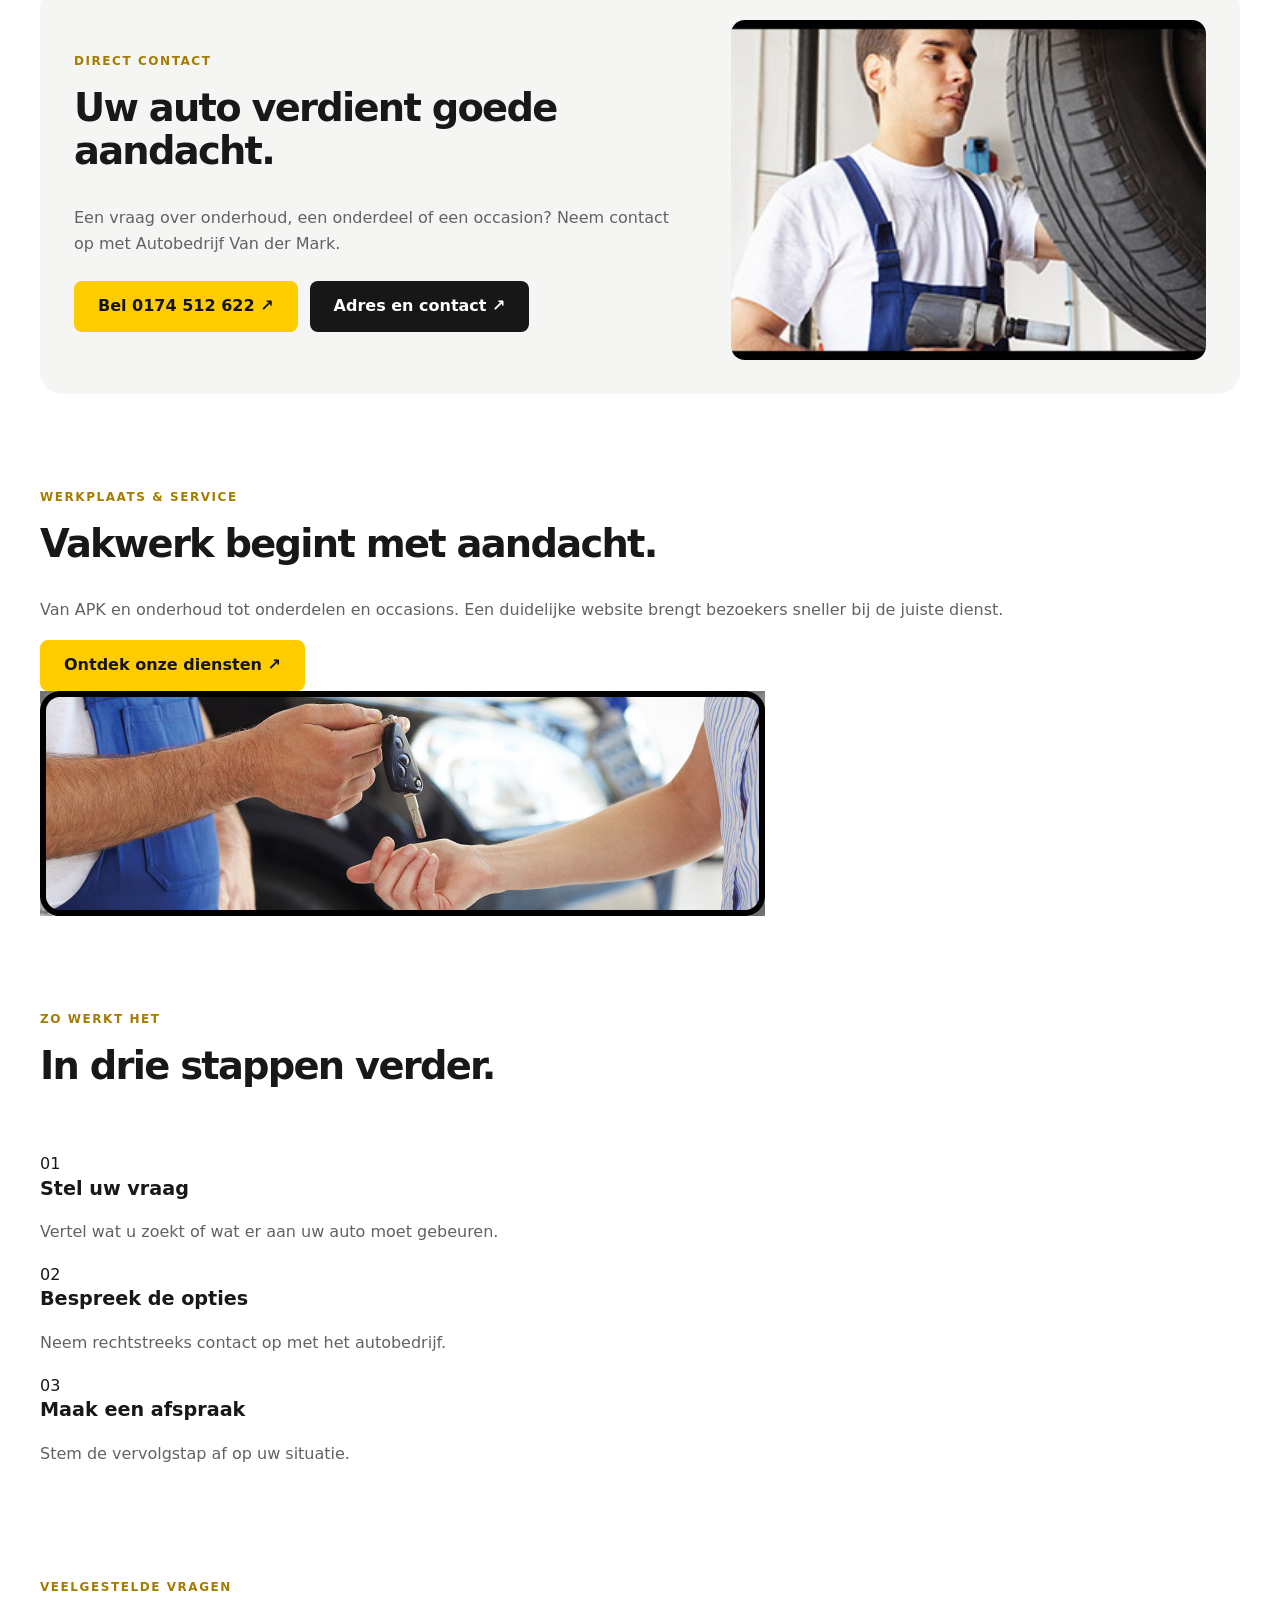
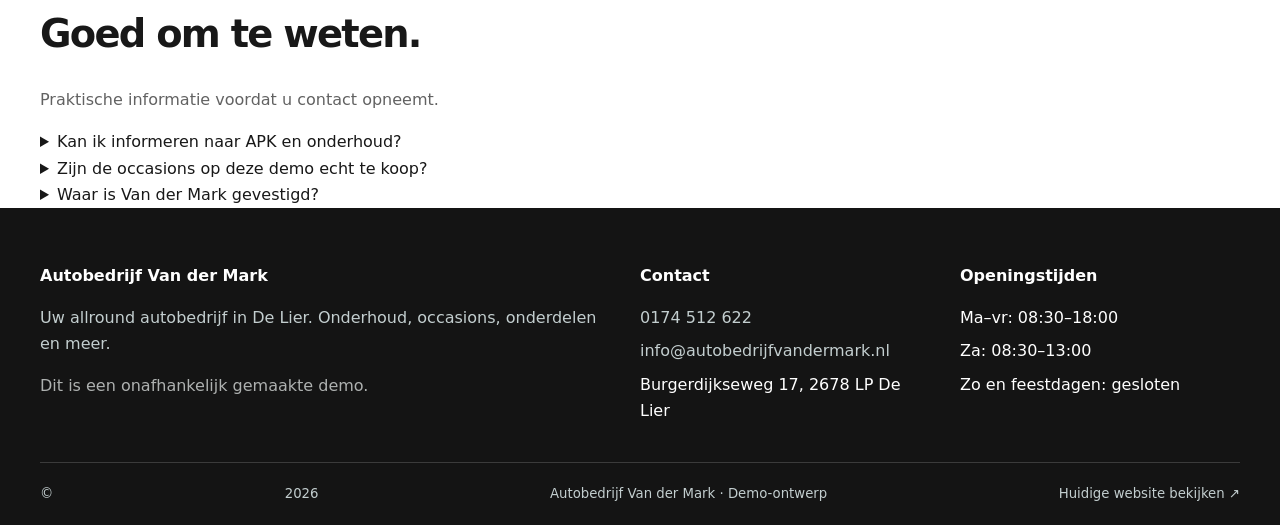
==== commit 64c46393: "Expand page content with premium photography and conversion sections" ====
--- a/index.html
+++ b/index.html
@@ -1 +1 @@
-<!doctype html><html lang="nl"><head><meta charset="utf-8"><meta name="viewport" content="width=device-width,initial-scale=1"><meta name="description" content="Autobedrijf Van der Mark in De Lier: occasions, APK, onderhoud, auto-onderdelen en autodemontage. Demo-website."><title>Home | Autobedrijf Van der Mark – DEMO</title><link rel="stylesheet" href="css/style.css"><script src="js/main.js" defer></script></head><body><a class="skip-link" href="#main-content">Direct naar inhoud</a><div class="demo-strip">DEMONSTRATIEWEBSITE · Niet de officiële website</div><header class="site-header"><div class="container header-inner"><a href="index.html" class="brand" aria-label="Autobedrijf Van der Mark, naar home"><img class="brand-official-logo" src="images/logo.png" alt="VD-MA-RK — Autobedrijf Van der Mark" width="320" height="124"></a><button id="menu-toggle" class="menu-toggle" aria-controls="main-nav" aria-expanded="false" aria-label="Open navigatie"><span></span><span></span><span></span></button><nav id="main-nav" class="nav" aria-label="Hoofdnavigatie"><a href="index.html" class="active">Home</a><a href="diensten.html" class="">Wat we doen</a><a href="over-ons.html" class="">Wie we zijn</a><a href="occasions.html" class="">Occasions</a><a href="contact.html" class="">Adres en contact</a></nav></div></header><main id="main-content"><section class="hero"><div class="container hero-inner"><div class="hero-copy"><span class="eyebrow light">WELKOM BIJ VAN DER MARK · DE LIER</span><h1>Alles voor uw auto.<br><em>Onder één dak.</em></h1><p>Een vertrouwd adres voor occasions, onderhoud, APK, onderdelen en autodemontage. Persoonlijke service, heldere afspraken.</p><div class="actions"><a class="btn btn-primary" href="diensten.html">Ontdek onze diensten <span>↗</span></a><a class="btn btn-outline" href="contact.html">Neem contact op</a></div></div><div class="hero-art"><img src="images/Image7.png" alt="Monteur aan het werk onder een auto in de werkplaats" onerror="this.onerror=null;this.src='images/garage.svg'" loading="eager"></div></div><div class="container hero-footer"><span>APK & ONDERHOUD</span><span>OCCASIONS</span><span>ONDERDELEN</span><span>AUTODEMONTAGE</span></div></section><section class="section"><div class="container"><div class="section-head"><div><span class="eyebrow">WAT WE VOOR U DOEN</span><h2>Een autobedrijf waar u<br>alle kanten mee op kunt.</h2></div><a class="text-link" href="diensten.html">Alle diensten bekijken ↗</a></div><div class="services-grid"><article class="service-card"><div class="service-icon">✓</div><h3>APK-keuring</h3><p>Veilig en volgens de actuele APK-eisen gekeurd.</p></article><article class="service-card"><div class="service-icon">⚒</div><h3>Reparatie & onderhoud</h3><p>Kleine en grote onderhoudsbeurten en reparaties voor alle merken.</p></article><article class="service-card"><div class="service-icon">⚙</div><h3>Auto-onderdelen</h3><p>Gebruikte en nieuwe onderdelen voor uiteenlopende automerken.</p></article><article class="service-card"><div class="service-icon">❄</div><h3>Aircoservice</h3><p>Controle, onderhoud en reparatie van uw auto-airco.</p></article></div></div></section><section class="section section-muted"><div class="container"><div class="benefit-grid"><div><span class="benefit-number">01</span><h3>Alles onder één dak</h3><p>Van APK en onderhoud tot occasions, onderdelen en demontage.</p></div><div><span class="benefit-number">02</span><h3>Persoonlijk contact</h3><p>Een duidelijke route naar de juiste dienst en direct contact met het bedrijf.</p></div><div><span class="benefit-number">03</span><h3>In De Lier</h3><p>Een herkenbaar adres met werkplaats en verschillende autodiensten.</p></div></div></div></section><section class="split-section"><div class="container split"><div class="split-visual"><img src="images/Image3.png" alt="Overzicht van de werkplaats met auto’s op hefbruggen" onerror="this.onerror=null;this.src='images/workshop.svg'" loading="lazy"></div><div><span class="eyebrow">WIE WE ZIJN</span><h2>Een familiebedrijf met verstand van auto's.</h2><p>Van der Mark is al tientallen jaren actief in De Lier. Wat begon als een sloopbedrijf groeide uit tot een allround autobedrijf met een eigen werkplaats en een breed dienstenaanbod.</p><p>Hier draait het om persoonlijke aandacht, duidelijke afspraken en praktische oplossingen.</p><a class="btn btn-dark" href="over-ons.html">Meer over ons ↗</a></div></div></section><section class="section cta-band"><div class="container cta-inner"><div><span class="eyebrow light">OP ZOEK NAAR EEN AUTO?</span><h2>Ontdek onze occasions.</h2><p>Bekijk hoe het vernieuwde occasionoverzicht eruit kan zien.</p></div><a class="btn btn-white" href="occasions.html">Bekijk demo-occasions ↗</a></div></section><section class="section"><div class="container contact-promo"><div><span class="eyebrow">DIRECT CONTACT</span><h2>Uw auto verdient goede aandacht.</h2><p>Een vraag over onderhoud, een onderdeel of een occasion? Neem contact op met Autobedrijf Van der Mark.</p><div class="actions"><a class="btn btn-primary" href="tel:+31174512622">Bel 0174 512 622 ↗</a><a class="btn btn-dark" href="contact.html">Adres en contact ↗</a></div></div><img src="images/Image6.png" alt="Werkzaamheden bij Autobedrijf Van der Mark" loading="lazy"></div></section></main><footer class="footer"><div class="container footer-grid"><div><strong>Autobedrijf Van der Mark</strong><p>Uw allround autobedrijf in De Lier. Onderhoud, occasions, onderdelen en meer.</p><span class="muted">Dit is een onafhankelijk gemaakte demo.</span></div><div><strong>Contact</strong><a href="tel:+31174512622">0174 512 622</a><a href="mailto:info@autobedrijfvandermark.nl">info@autobedrijfvandermark.nl</a><span>Burgerdijkseweg 17, 2678 LP De Lier</span></div><div><strong>Openingstijden</strong><span>Ma–vr: 08:30–18:00</span><span>Za: 08:30–13:00</span><span>Zo en feestdagen: gesloten</span></div></div><div class="container footer-bottom">© <span id="year"></span> Autobedrijf Van der Mark · Demo-ontwerp <a href="https://www.autobedrijfvandermark.nl/" target="_blank" rel="noopener noreferrer">Huidige website bekijken ↗</a></div></footer></body></html>+<!doctype html><html lang="nl"><head><meta charset="utf-8"><meta name="viewport" content="width=device-width,initial-scale=1"><meta name="description" content="Autobedrijf Van der Mark in De Lier: occasions, APK, onderhoud, auto-onderdelen en autodemontage. Demo-website."><title>Home | Autobedrijf Van der Mark – DEMO</title><link rel="stylesheet" href="css/style.css"><script src="js/main.js" defer></script></head><body><a class="skip-link" href="#main-content">Direct naar inhoud</a><div class="demo-strip">DEMONSTRATIEWEBSITE · Niet de officiële website</div><header class="site-header"><div class="container header-inner"><a href="index.html" class="brand" aria-label="Autobedrijf Van der Mark, naar home"><img class="brand-official-logo" src="images/logo.png" alt="VD-MA-RK — Autobedrijf Van der Mark" width="320" height="124"></a><button id="menu-toggle" class="menu-toggle" aria-controls="main-nav" aria-expanded="false" aria-label="Open navigatie"><span></span><span></span><span></span></button><nav id="main-nav" class="nav" aria-label="Hoofdnavigatie"><a href="index.html" class="active">Home</a><a href="diensten.html" class="">Wat we doen</a><a href="over-ons.html" class="">Wie we zijn</a><a href="occasions.html" class="">Occasions</a><a href="contact.html" class="">Adres en contact</a></nav></div></header><main id="main-content"><section class="hero"><div class="container hero-inner"><div class="hero-copy"><span class="eyebrow light">WELKOM BIJ VAN DER MARK · DE LIER</span><h1>Alles voor uw auto.<br><em>Onder één dak.</em></h1><p>Een vertrouwd adres voor occasions, onderhoud, APK, onderdelen en autodemontage. Persoonlijke service, heldere afspraken.</p><div class="actions"><a class="btn btn-primary" href="diensten.html">Ontdek onze diensten <span>↗</span></a><a class="btn btn-outline" href="contact.html">Neem contact op</a></div></div><div class="hero-art"><img src="images/Image7.png" alt="Monteur aan het werk onder een auto in de werkplaats" onerror="this.onerror=null;this.src='images/garage.svg'" loading="eager"></div></div><div class="container hero-footer"><span>APK & ONDERHOUD</span><span>OCCASIONS</span><span>ONDERDELEN</span><span>AUTODEMONTAGE</span></div></section><section class="section"><div class="container"><div class="section-head"><div><span class="eyebrow">WAT WE VOOR U DOEN</span><h2>Een autobedrijf waar u<br>alle kanten mee op kunt.</h2></div><a class="text-link" href="diensten.html">Alle diensten bekijken ↗</a></div><div class="services-grid"><article class="service-card"><div class="service-icon">✓</div><h3>APK-keuring</h3><p>Veilig en volgens de actuele APK-eisen gekeurd.</p></article><article class="service-card"><div class="service-icon">⚒</div><h3>Reparatie & onderhoud</h3><p>Kleine en grote onderhoudsbeurten en reparaties voor alle merken.</p></article><article class="service-card"><div class="service-icon">⚙</div><h3>Auto-onderdelen</h3><p>Gebruikte en nieuwe onderdelen voor uiteenlopende automerken.</p></article><article class="service-card"><div class="service-icon">❄</div><h3>Aircoservice</h3><p>Controle, onderhoud en reparatie van uw auto-airco.</p></article></div></div></section><section class="section section-muted"><div class="container"><div class="benefit-grid"><div><span class="benefit-number">01</span><h3>Alles onder één dak</h3><p>Van APK en onderhoud tot occasions, onderdelen en demontage.</p></div><div><span class="benefit-number">02</span><h3>Persoonlijk contact</h3><p>Een duidelijke route naar de juiste dienst en direct contact met het bedrijf.</p></div><div><span class="benefit-number">03</span><h3>In De Lier</h3><p>Een herkenbaar adres met werkplaats en verschillende autodiensten.</p></div></div></div></section><section class="split-section"><div class="container split"><div class="split-visual"><img src="images/Image3.png" alt="Overzicht van de werkplaats met auto’s op hefbruggen" onerror="this.onerror=null;this.src='images/workshop.svg'" loading="lazy"></div><div><span class="eyebrow">WIE WE ZIJN</span><h2>Een familiebedrijf met verstand van auto's.</h2><p>Van der Mark is al tientallen jaren actief in De Lier. Wat begon als een sloopbedrijf groeide uit tot een allround autobedrijf met een eigen werkplaats en een breed dienstenaanbod.</p><p>Hier draait het om persoonlijke aandacht, duidelijke afspraken en praktische oplossingen.</p><a class="btn btn-dark" href="over-ons.html">Meer over ons ↗</a></div></div></section><section class="section cta-band"><div class="container cta-inner"><div><span class="eyebrow light">OP ZOEK NAAR EEN AUTO?</span><h2>Ontdek onze occasions.</h2><p>Bekijk hoe het vernieuwde occasionoverzicht eruit kan zien.</p></div><a class="btn btn-white" href="occasions.html">Bekijk demo-occasions ↗</a></div></section><section class="section"><div class="container contact-promo"><div><span class="eyebrow">DIRECT CONTACT</span><h2>Uw auto verdient goede aandacht.</h2><p>Een vraag over onderhoud, een onderdeel of een occasion? Neem contact op met Autobedrijf Van der Mark.</p><div class="actions"><a class="btn btn-primary" href="tel:+31174512622">Bel 0174 512 622 ↗</a><a class="btn btn-dark" href="contact.html">Adres en contact ↗</a></div></div><img src="images/Image6.png" alt="Werkzaamheden bij Autobedrijf Van der Mark" loading="lazy"></div></section><section class="premium-feature"><div class="container premium-feature-grid"><div><span class="eyebrow">WERKPLAATS & SERVICE</span><h2>Vakwerk begint met aandacht.</h2><p>Van APK en onderhoud tot onderdelen en occasions. Een duidelijke website brengt bezoekers sneller bij de juiste dienst.</p><a class="btn btn-primary" href="diensten.html">Ontdek onze diensten ↗</a></div><img src="images/Image5.png" alt="Werkzaamheden in de werkplaats" loading="lazy"></div></section><section class="section"><div class="container"><div class="section-head"><div><span class="eyebrow">ZO WERKT HET</span><h2>In drie stappen verder.</h2></div></div><div class="premium-steps"><article><span>01</span><h3>Stel uw vraag</h3><p>Vertel wat u zoekt of wat er aan uw auto moet gebeuren.</p></article><article><span>02</span><h3>Bespreek de opties</h3><p>Neem rechtstreeks contact op met het autobedrijf.</p></article><article><span>03</span><h3>Maak een afspraak</h3><p>Stem de vervolgstap af op uw situatie.</p></article></div></div></section><section class="premium-faq"><div class="container premium-faq-grid"><div><span class="eyebrow">VEELGESTELDE VRAGEN</span><h2>Goed om te weten.</h2><p>Praktische informatie voordat u contact opneemt.</p></div><div class="premium-questions"><details><summary>Kan ik informeren naar APK en onderhoud?</summary><p>Ja. Bel of mail het autobedrijf om de mogelijkheden te bespreken.</p></details><details><summary>Zijn de occasions op deze demo echt te koop?</summary><p>Nee. De occasionpagina toont fictieve voorbeeldvoertuigen.</p></details><details><summary>Waar is Van der Mark gevestigd?</summary><p>In De Lier. Het adres en de route staan op de contactpagina.</p></details></div></div></section></main><footer class="footer"><div class="container footer-grid"><div><strong>Autobedrijf Van der Mark</strong><p>Uw allround autobedrijf in De Lier. Onderhoud, occasions, onderdelen en meer.</p><span class="muted">Dit is een onafhankelijk gemaakte demo.</span></div><div><strong>Contact</strong><a href="tel:+31174512622">0174 512 622</a><a href="mailto:info@autobedrijfvandermark.nl">info@autobedrijfvandermark.nl</a><span>Burgerdijkseweg 17, 2678 LP De Lier</span></div><div><strong>Openingstijden</strong><span>Ma–vr: 08:30–18:00</span><span>Za: 08:30–13:00</span><span>Zo en feestdagen: gesloten</span></div></div><div class="container footer-bottom">© <span id="year"></span> Autobedrijf Van der Mark · Demo-ontwerp <a href="https://www.autobedrijfvandermark.nl/" target="_blank" rel="noopener noreferrer">Huidige website bekijken ↗</a></div></footer></body></html>
--- a/css/style.css
+++ b/css/style.css
@@ -1154,3 +1154,9 @@
 
 .car-image.car-placeholder>span{position:absolute;top:14px;left:14px;background:#ffcc00;color:#111;font-size:.7rem;font-weight:800;letter-spacing:.08em;padding:5px 9px;border-radius:5px}
 .car-placeholder-content .car-placeholder-icon{position:static;background:none;padding:0;border-radius:0;font-size:3rem;color:#ffcc00}
+
+/* Officieel logo: behoud oorspronkelijke verhoudingen en geen nagemaakt woordmerk */
+.brand{display:flex;align-items:center;justify-content:center;min-width:220px;flex:0 0 255px;padding:8px 0}
+.brand-official-logo{display:block;width:min(100%,255px);height:auto;object-fit:contain}
+@media(max-width:1050px){.brand{min-width:165px;flex-basis:190px}.brand-official-logo{width:190px}}
+@media(max-width:680px){.brand{min-width:0;flex:0 1 185px;align-items:center}.brand-official-logo{width:185px;max-width:100%}}
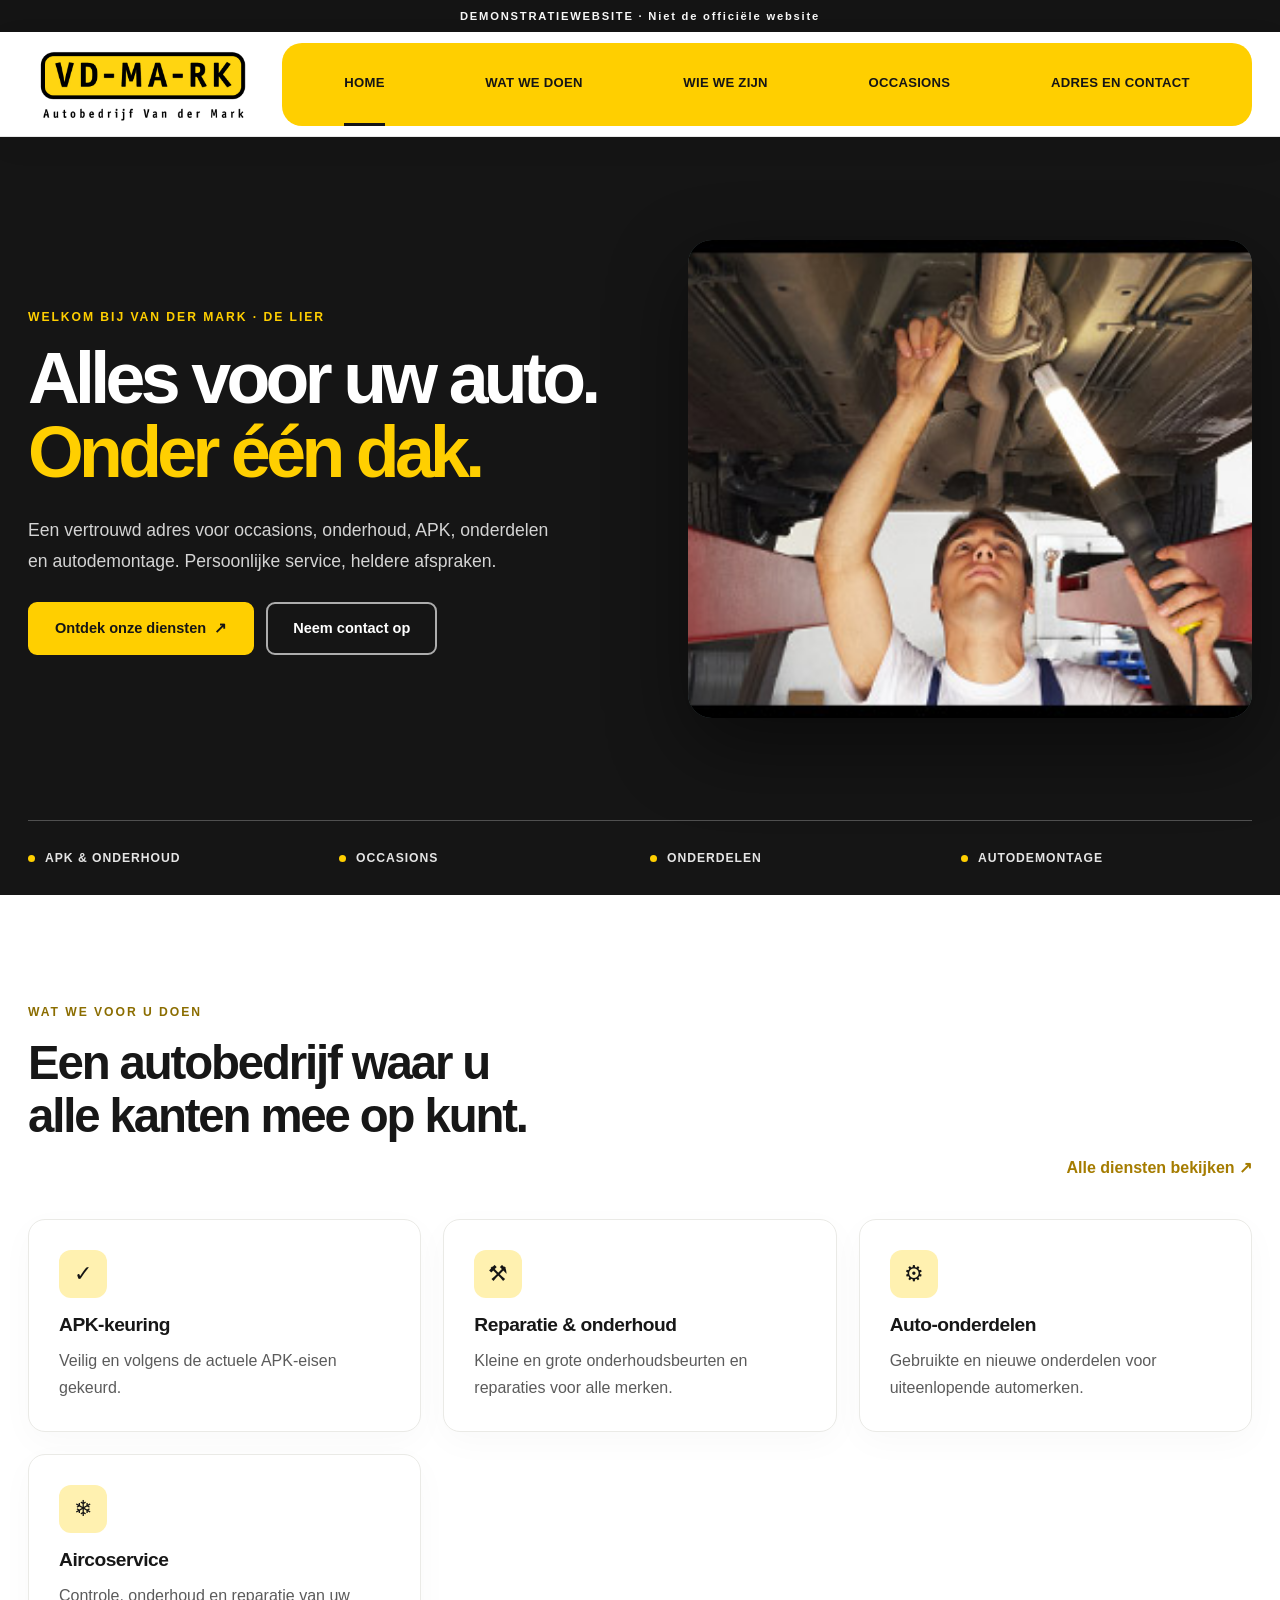
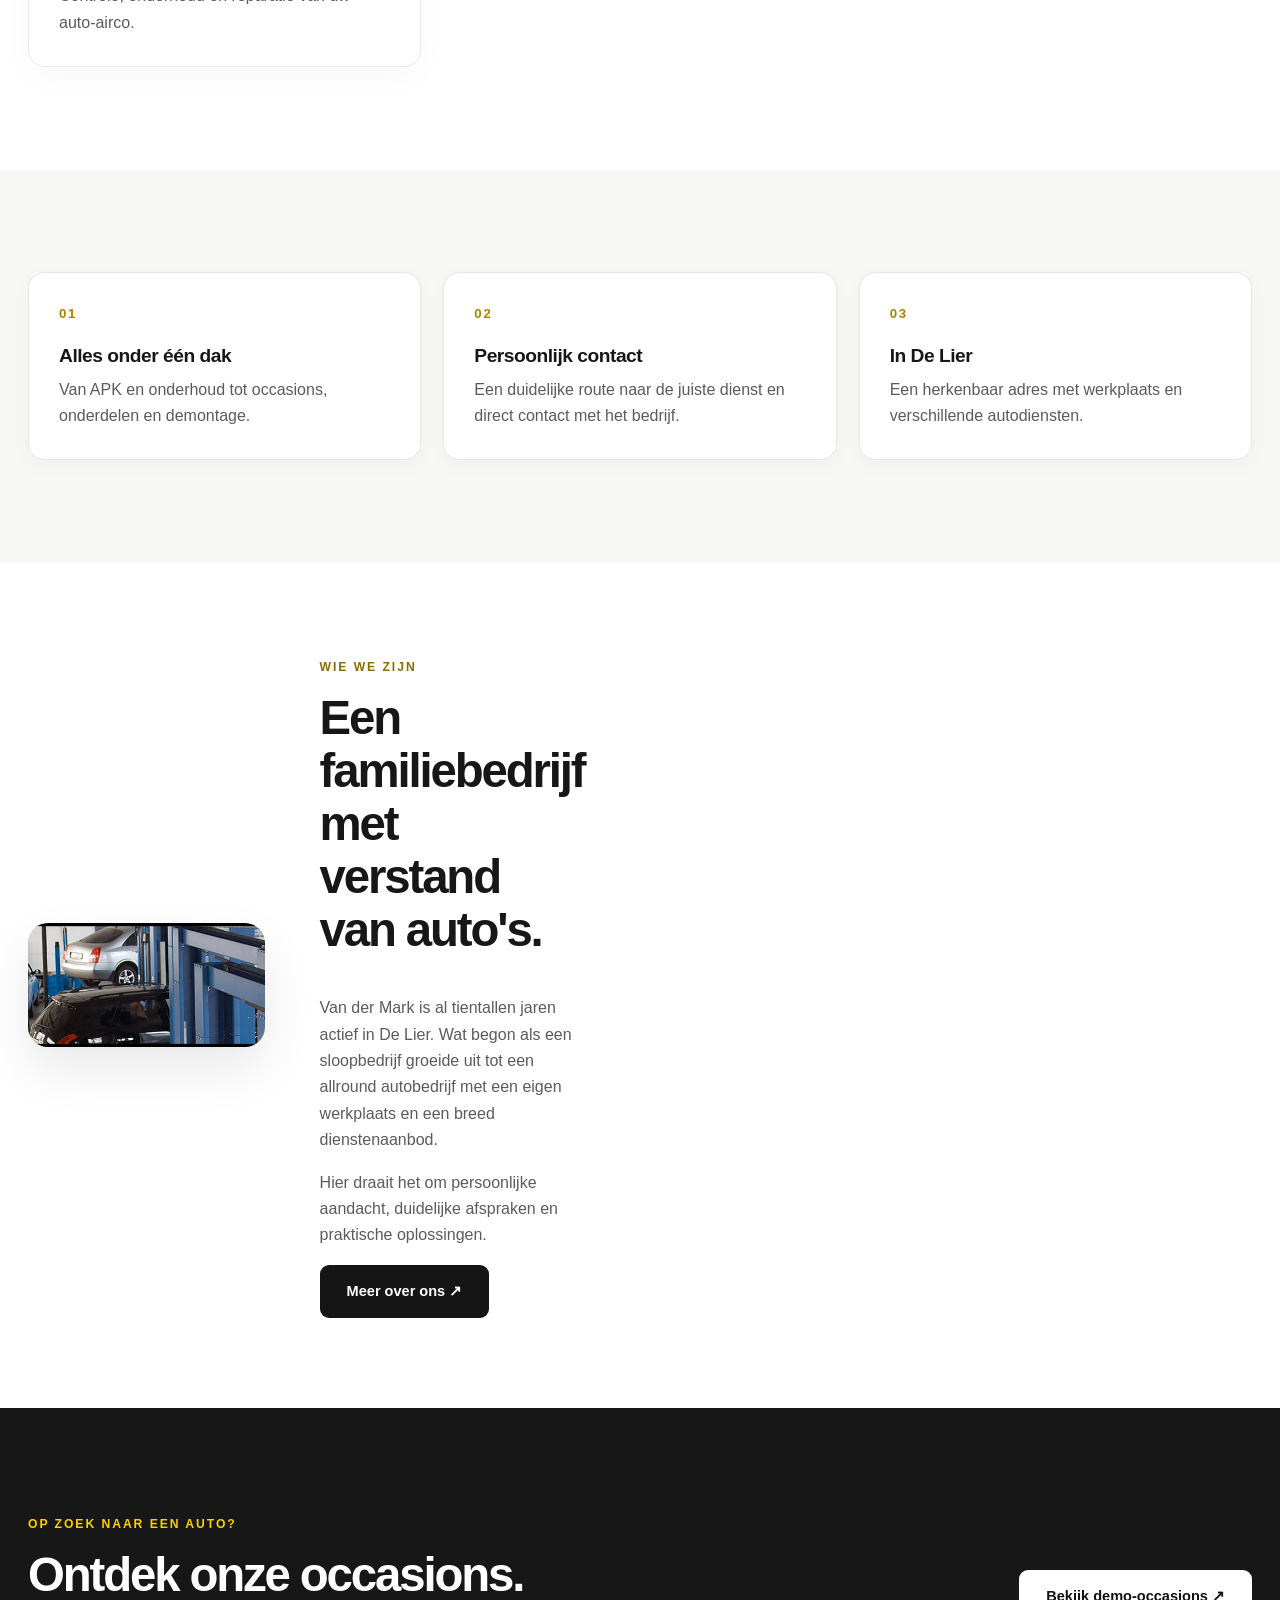
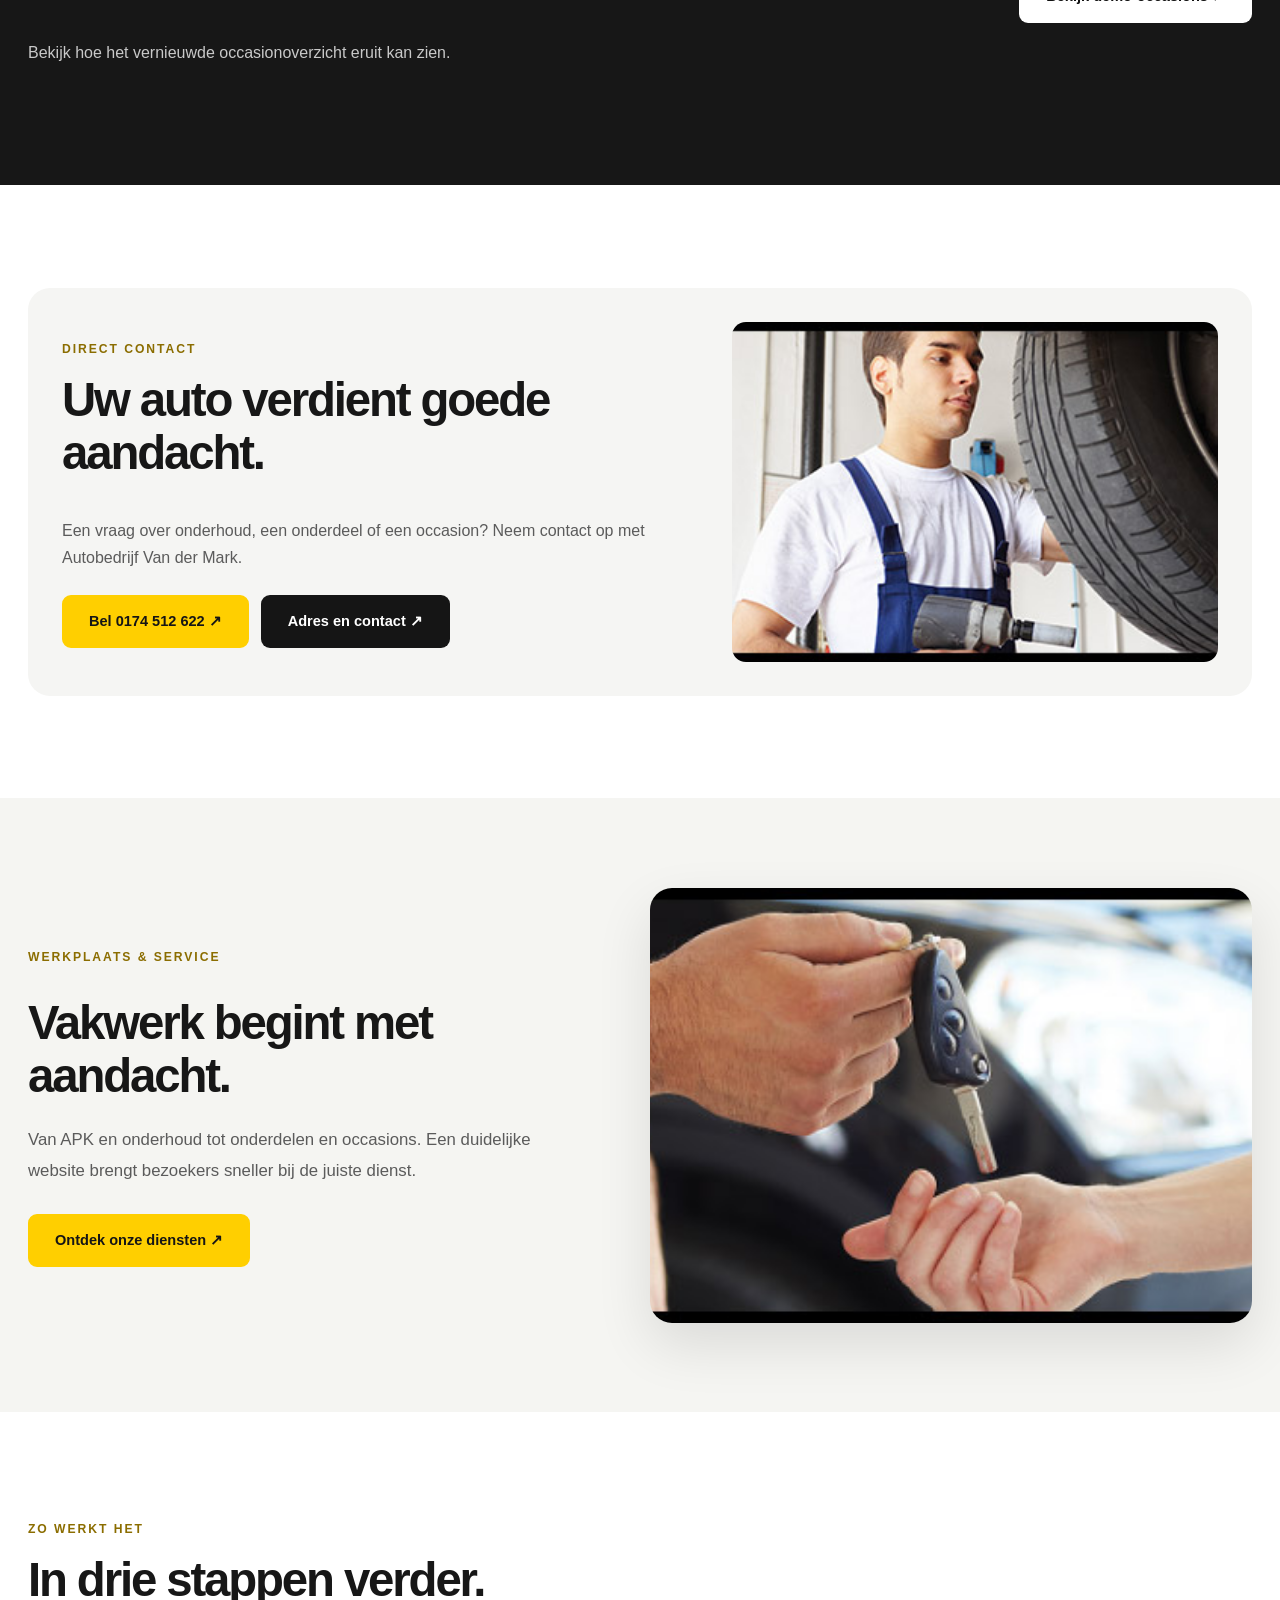
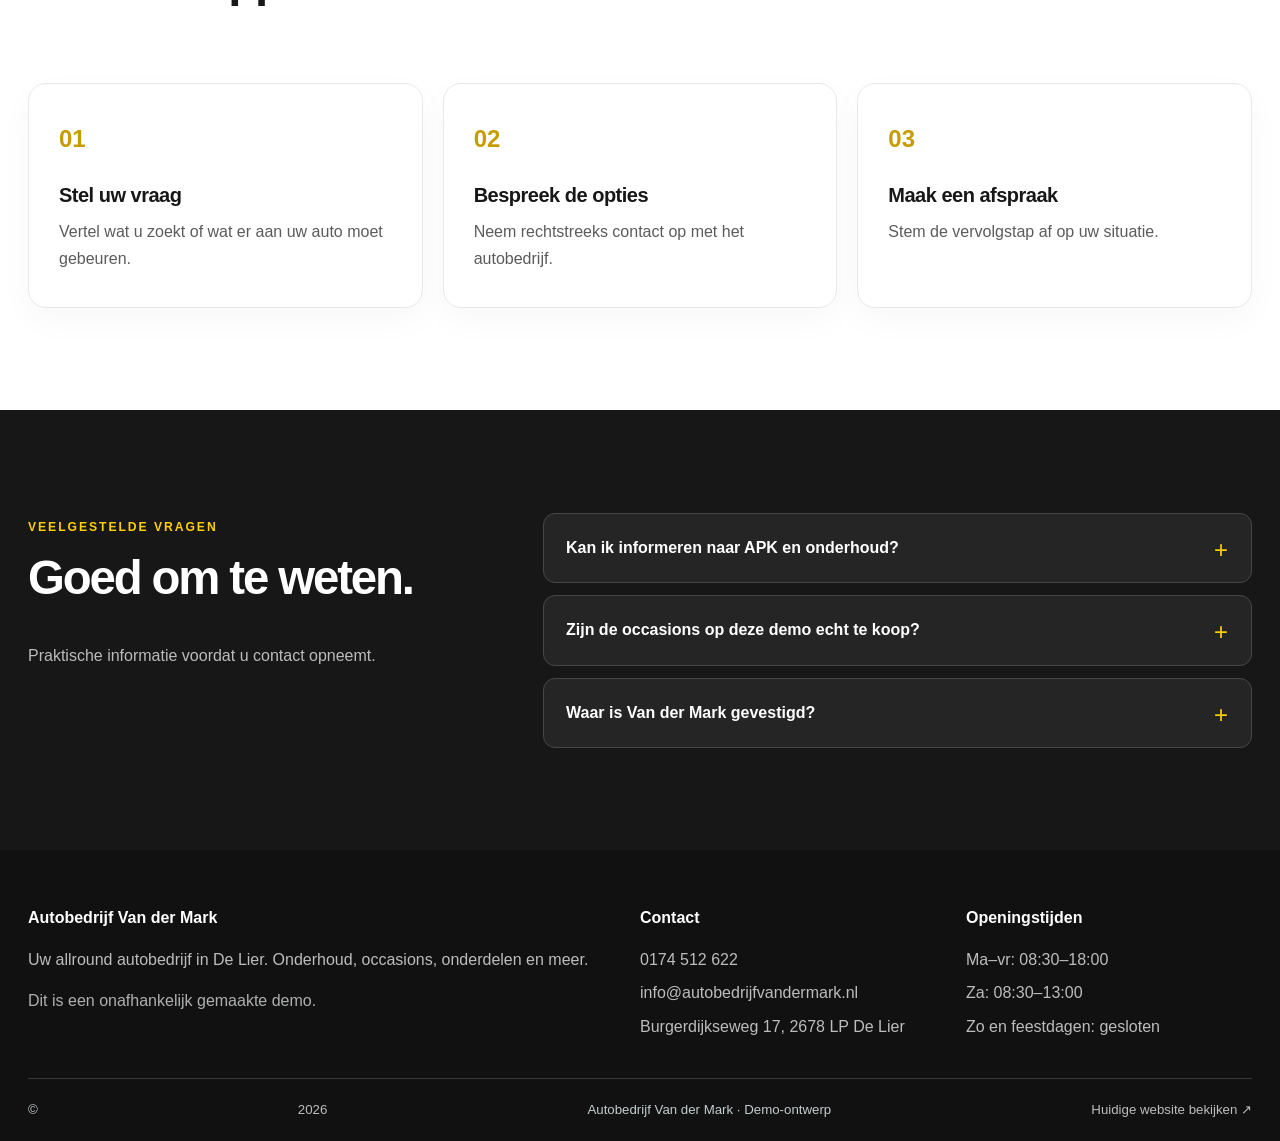
==== commit 579e0d77: "Polish page metadata, favicon and bust stale asset caches" ====
--- a/index.html
+++ b/index.html
@@ -1 +1 @@
-<!doctype html><html lang="nl"><head><meta charset="utf-8"><meta name="viewport" content="width=device-width,initial-scale=1"><meta name="description" content="Autobedrijf Van der Mark in De Lier: occasions, APK, onderhoud, auto-onderdelen en autodemontage. Demo-website."><title>Home | Autobedrijf Van der Mark – DEMO</title><link rel="stylesheet" href="css/style.css"><script src="js/main.js" defer></script></head><body><a class="skip-link" href="#main-content">Direct naar inhoud</a><div class="demo-strip">DEMONSTRATIEWEBSITE · Niet de officiële website</div><header class="site-header"><div class="container header-inner"><a href="index.html" class="brand" aria-label="Autobedrijf Van der Mark, naar home"><img class="brand-official-logo" src="images/logo.png" alt="VD-MA-RK — Autobedrijf Van der Mark" width="320" height="124"></a><button id="menu-toggle" class="menu-toggle" aria-controls="main-nav" aria-expanded="false" aria-label="Open navigatie"><span></span><span></span><span></span></button><nav id="main-nav" class="nav" aria-label="Hoofdnavigatie"><a href="index.html" class="active">Home</a><a href="diensten.html" class="">Wat we doen</a><a href="over-ons.html" class="">Wie we zijn</a><a href="occasions.html" class="">Occasions</a><a href="contact.html" class="">Adres en contact</a></nav></div></header><main id="main-content"><section class="hero"><div class="container hero-inner"><div class="hero-copy"><span class="eyebrow light">WELKOM BIJ VAN DER MARK · DE LIER</span><h1>Alles voor uw auto.<br><em>Onder één dak.</em></h1><p>Een vertrouwd adres voor occasions, onderhoud, APK, onderdelen en autodemontage. Persoonlijke service, heldere afspraken.</p><div class="actions"><a class="btn btn-primary" href="diensten.html">Ontdek onze diensten <span>↗</span></a><a class="btn btn-outline" href="contact.html">Neem contact op</a></div></div><div class="hero-art"><img src="images/Image7.png" alt="Monteur aan het werk onder een auto in de werkplaats" onerror="this.onerror=null;this.src='images/garage.svg'" loading="eager"></div></div><div class="container hero-footer"><span>APK & ONDERHOUD</span><span>OCCASIONS</span><span>ONDERDELEN</span><span>AUTODEMONTAGE</span></div></section><section class="section"><div class="container"><div class="section-head"><div><span class="eyebrow">WAT WE VOOR U DOEN</span><h2>Een autobedrijf waar u<br>alle kanten mee op kunt.</h2></div><a class="text-link" href="diensten.html">Alle diensten bekijken ↗</a></div><div class="services-grid"><article class="service-card"><div class="service-icon">✓</div><h3>APK-keuring</h3><p>Veilig en volgens de actuele APK-eisen gekeurd.</p></article><article class="service-card"><div class="service-icon">⚒</div><h3>Reparatie & onderhoud</h3><p>Kleine en grote onderhoudsbeurten en reparaties voor alle merken.</p></article><article class="service-card"><div class="service-icon">⚙</div><h3>Auto-onderdelen</h3><p>Gebruikte en nieuwe onderdelen voor uiteenlopende automerken.</p></article><article class="service-card"><div class="service-icon">❄</div><h3>Aircoservice</h3><p>Controle, onderhoud en reparatie van uw auto-airco.</p></article></div></div></section><section class="section section-muted"><div class="container"><div class="benefit-grid"><div><span class="benefit-number">01</span><h3>Alles onder één dak</h3><p>Van APK en onderhoud tot occasions, onderdelen en demontage.</p></div><div><span class="benefit-number">02</span><h3>Persoonlijk contact</h3><p>Een duidelijke route naar de juiste dienst en direct contact met het bedrijf.</p></div><div><span class="benefit-number">03</span><h3>In De Lier</h3><p>Een herkenbaar adres met werkplaats en verschillende autodiensten.</p></div></div></div></section><section class="split-section"><div class="container split"><div class="split-visual"><img src="images/Image3.png" alt="Overzicht van de werkplaats met auto’s op hefbruggen" onerror="this.onerror=null;this.src='images/workshop.svg'" loading="lazy"></div><div><span class="eyebrow">WIE WE ZIJN</span><h2>Een familiebedrijf met verstand van auto's.</h2><p>Van der Mark is al tientallen jaren actief in De Lier. Wat begon als een sloopbedrijf groeide uit tot een allround autobedrijf met een eigen werkplaats en een breed dienstenaanbod.</p><p>Hier draait het om persoonlijke aandacht, duidelijke afspraken en praktische oplossingen.</p><a class="btn btn-dark" href="over-ons.html">Meer over ons ↗</a></div></div></section><section class="section cta-band"><div class="container cta-inner"><div><span class="eyebrow light">OP ZOEK NAAR EEN AUTO?</span><h2>Ontdek onze occasions.</h2><p>Bekijk hoe het vernieuwde occasionoverzicht eruit kan zien.</p></div><a class="btn btn-white" href="occasions.html">Bekijk demo-occasions ↗</a></div></section><section class="section"><div class="container contact-promo"><div><span class="eyebrow">DIRECT CONTACT</span><h2>Uw auto verdient goede aandacht.</h2><p>Een vraag over onderhoud, een onderdeel of een occasion? Neem contact op met Autobedrijf Van der Mark.</p><div class="actions"><a class="btn btn-primary" href="tel:+31174512622">Bel 0174 512 622 ↗</a><a class="btn btn-dark" href="contact.html">Adres en contact ↗</a></div></div><img src="images/Image6.png" alt="Werkzaamheden bij Autobedrijf Van der Mark" loading="lazy"></div></section><section class="premium-feature"><div class="container premium-feature-grid"><div><span class="eyebrow">WERKPLAATS & SERVICE</span><h2>Vakwerk begint met aandacht.</h2><p>Van APK en onderhoud tot onderdelen en occasions. Een duidelijke website brengt bezoekers sneller bij de juiste dienst.</p><a class="btn btn-primary" href="diensten.html">Ontdek onze diensten ↗</a></div><img src="images/Image5.png" alt="Werkzaamheden in de werkplaats" loading="lazy"></div></section><section class="section"><div class="container"><div class="section-head"><div><span class="eyebrow">ZO WERKT HET</span><h2>In drie stappen verder.</h2></div></div><div class="premium-steps"><article><span>01</span><h3>Stel uw vraag</h3><p>Vertel wat u zoekt of wat er aan uw auto moet gebeuren.</p></article><article><span>02</span><h3>Bespreek de opties</h3><p>Neem rechtstreeks contact op met het autobedrijf.</p></article><article><span>03</span><h3>Maak een afspraak</h3><p>Stem de vervolgstap af op uw situatie.</p></article></div></div></section><section class="premium-faq"><div class="container premium-faq-grid"><div><span class="eyebrow">VEELGESTELDE VRAGEN</span><h2>Goed om te weten.</h2><p>Praktische informatie voordat u contact opneemt.</p></div><div class="premium-questions"><details><summary>Kan ik informeren naar APK en onderhoud?</summary><p>Ja. Bel of mail het autobedrijf om de mogelijkheden te bespreken.</p></details><details><summary>Zijn de occasions op deze demo echt te koop?</summary><p>Nee. De occasionpagina toont fictieve voorbeeldvoertuigen.</p></details><details><summary>Waar is Van der Mark gevestigd?</summary><p>In De Lier. Het adres en de route staan op de contactpagina.</p></details></div></div></section></main><footer class="footer"><div class="container footer-grid"><div><strong>Autobedrijf Van der Mark</strong><p>Uw allround autobedrijf in De Lier. Onderhoud, occasions, onderdelen en meer.</p><span class="muted">Dit is een onafhankelijk gemaakte demo.</span></div><div><strong>Contact</strong><a href="tel:+31174512622">0174 512 622</a><a href="mailto:info@autobedrijfvandermark.nl">info@autobedrijfvandermark.nl</a><span>Burgerdijkseweg 17, 2678 LP De Lier</span></div><div><strong>Openingstijden</strong><span>Ma–vr: 08:30–18:00</span><span>Za: 08:30–13:00</span><span>Zo en feestdagen: gesloten</span></div></div><div class="container footer-bottom">© <span id="year"></span> Autobedrijf Van der Mark · Demo-ontwerp <a href="https://www.autobedrijfvandermark.nl/" target="_blank" rel="noopener noreferrer">Huidige website bekijken ↗</a></div></footer></body></html>+<!doctype html><html lang="nl"><head><meta charset="utf-8"><meta name="viewport" content="width=device-width,initial-scale=1"><meta name="description" content="Autobedrijf Van der Mark in De Lier: occasions, APK, onderhoud, auto-onderdelen en autodemontage. Demo-website."><title>Home | Autobedrijf Van der Mark – DEMO</title><link rel="icon" type="image/png" href="images/logo.png"><meta name="theme-color" content="#ffcf00"><meta property="og:type" content="website"><meta property="og:image" content="https://efe076.github.io/VD-MARK/images/logo.png"><link rel="stylesheet" href="css/style.css?v=20261028-3"><script src="js/main.js?v=20261028-3" defer></script></head><body><a class="skip-link" href="#main-content">Direct naar inhoud</a><div class="demo-strip">DEMONSTRATIEWEBSITE · Niet de officiële website</div><header class="site-header"><div class="container header-inner"><a href="index.html" class="brand" aria-label="Autobedrijf Van der Mark, naar home"><img class="brand-official-logo" src="images/logo.png" alt="VD-MA-RK — Autobedrijf Van der Mark" width="320" height="124"></a><button id="menu-toggle" class="menu-toggle" aria-controls="main-nav" aria-expanded="false" aria-label="Open navigatie"><span></span><span></span><span></span></button><nav id="main-nav" class="nav" aria-label="Hoofdnavigatie"><a href="index.html" class="active">Home</a><a href="diensten.html" class="">Wat we doen</a><a href="over-ons.html" class="">Wie we zijn</a><a href="occasions.html" class="">Occasions</a><a href="contact.html" class="">Adres en contact</a></nav></div></header><main id="main-content"><section class="hero"><div class="container hero-inner"><div class="hero-copy"><span class="eyebrow light">WELKOM BIJ VAN DER MARK · DE LIER</span><h1>Alles voor uw auto.<br><em>Onder één dak.</em></h1><p>Een vertrouwd adres voor occasions, onderhoud, APK, onderdelen en autodemontage. Persoonlijke service, heldere afspraken.</p><div class="actions"><a class="btn btn-primary" href="diensten.html">Ontdek onze diensten <span>↗</span></a><a class="btn btn-outline" href="contact.html">Neem contact op</a></div></div><div class="hero-art"><img src="images/Image7.png" alt="Monteur aan het werk onder een auto in de werkplaats" onerror="this.onerror=null;this.src='images/garage.svg'" loading="eager"></div></div><div class="container hero-footer"><span>APK & ONDERHOUD</span><span>OCCASIONS</span><span>ONDERDELEN</span><span>AUTODEMONTAGE</span></div></section><section class="section"><div class="container"><div class="section-head"><div><span class="eyebrow">WAT WE VOOR U DOEN</span><h2>Een autobedrijf waar u<br>alle kanten mee op kunt.</h2></div><a class="text-link" href="diensten.html">Alle diensten bekijken ↗</a></div><div class="services-grid"><article class="service-card"><div class="service-icon">✓</div><h3>APK-keuring</h3><p>Veilig en volgens de actuele APK-eisen gekeurd.</p></article><article class="service-card"><div class="service-icon">⚒</div><h3>Reparatie & onderhoud</h3><p>Kleine en grote onderhoudsbeurten en reparaties voor alle merken.</p></article><article class="service-card"><div class="service-icon">⚙</div><h3>Auto-onderdelen</h3><p>Gebruikte en nieuwe onderdelen voor uiteenlopende automerken.</p></article><article class="service-card"><div class="service-icon">❄</div><h3>Aircoservice</h3><p>Controle, onderhoud en reparatie van uw auto-airco.</p></article></div></div></section><section class="section section-muted"><div class="container"><div class="benefit-grid"><div><span class="benefit-number">01</span><h3>Alles onder één dak</h3><p>Van APK en onderhoud tot occasions, onderdelen en demontage.</p></div><div><span class="benefit-number">02</span><h3>Persoonlijk contact</h3><p>Een duidelijke route naar de juiste dienst en direct contact met het bedrijf.</p></div><div><span class="benefit-number">03</span><h3>In De Lier</h3><p>Een herkenbaar adres met werkplaats en verschillende autodiensten.</p></div></div></div></section><section class="split-section"><div class="container split"><div class="split-visual"><img src="images/Image3.png" alt="Overzicht van de werkplaats met auto’s op hefbruggen" onerror="this.onerror=null;this.src='images/workshop.svg'" loading="lazy"></div><div><span class="eyebrow">WIE WE ZIJN</span><h2>Een familiebedrijf met verstand van auto's.</h2><p>Van der Mark is al tientallen jaren actief in De Lier. Wat begon als een sloopbedrijf groeide uit tot een allround autobedrijf met een eigen werkplaats en een breed dienstenaanbod.</p><p>Hier draait het om persoonlijke aandacht, duidelijke afspraken en praktische oplossingen.</p><a class="btn btn-dark" href="over-ons.html">Meer over ons ↗</a></div></div></section><section class="section cta-band"><div class="container cta-inner"><div><span class="eyebrow light">OP ZOEK NAAR EEN AUTO?</span><h2>Ontdek onze occasions.</h2><p>Bekijk hoe het vernieuwde occasionoverzicht eruit kan zien.</p></div><a class="btn btn-white" href="occasions.html">Bekijk demo-occasions ↗</a></div></section><section class="section"><div class="container contact-promo"><div><span class="eyebrow">DIRECT CONTACT</span><h2>Uw auto verdient goede aandacht.</h2><p>Een vraag over onderhoud, een onderdeel of een occasion? Neem contact op met Autobedrijf Van der Mark.</p><div class="actions"><a class="btn btn-primary" href="tel:+31174512622">Bel 0174 512 622 ↗</a><a class="btn btn-dark" href="contact.html">Adres en contact ↗</a></div></div><img src="images/Image6.png" alt="Werkzaamheden bij Autobedrijf Van der Mark" loading="lazy"></div></section><section class="premium-feature"><div class="container premium-feature-grid"><div><span class="eyebrow">WERKPLAATS & SERVICE</span><h2>Vakwerk begint met aandacht.</h2><p>Van APK en onderhoud tot onderdelen en occasions. Een duidelijke website brengt bezoekers sneller bij de juiste dienst.</p><a class="btn btn-primary" href="diensten.html">Ontdek onze diensten ↗</a></div><img src="images/Image5.png" alt="Werkzaamheden in de werkplaats" loading="lazy"></div></section><section class="section"><div class="container"><div class="section-head"><div><span class="eyebrow">ZO WERKT HET</span><h2>In drie stappen verder.</h2></div></div><div class="premium-steps"><article><span>01</span><h3>Stel uw vraag</h3><p>Vertel wat u zoekt of wat er aan uw auto moet gebeuren.</p></article><article><span>02</span><h3>Bespreek de opties</h3><p>Neem rechtstreeks contact op met het autobedrijf.</p></article><article><span>03</span><h3>Maak een afspraak</h3><p>Stem de vervolgstap af op uw situatie.</p></article></div></div></section><section class="premium-faq"><div class="container premium-faq-grid"><div><span class="eyebrow">VEELGESTELDE VRAGEN</span><h2>Goed om te weten.</h2><p>Praktische informatie voordat u contact opneemt.</p></div><div class="premium-questions"><details><summary>Kan ik informeren naar APK en onderhoud?</summary><p>Ja. Bel of mail het autobedrijf om de mogelijkheden te bespreken.</p></details><details><summary>Zijn de occasions op deze demo echt te koop?</summary><p>Nee. De occasionpagina toont fictieve voorbeeldvoertuigen.</p></details><details><summary>Waar is Van der Mark gevestigd?</summary><p>In De Lier. Het adres en de route staan op de contactpagina.</p></details></div></div></section></main><footer class="footer"><div class="container footer-grid"><div><strong>Autobedrijf Van der Mark</strong><p>Uw allround autobedrijf in De Lier. Onderhoud, occasions, onderdelen en meer.</p><span class="muted">Dit is een onafhankelijk gemaakte demo.</span></div><div><strong>Contact</strong><a href="tel:+31174512622">0174 512 622</a><a href="mailto:info@autobedrijfvandermark.nl">info@autobedrijfvandermark.nl</a><span>Burgerdijkseweg 17, 2678 LP De Lier</span></div><div><strong>Openingstijden</strong><span>Ma–vr: 08:30–18:00</span><span>Za: 08:30–13:00</span><span>Zo en feestdagen: gesloten</span></div></div><div class="container footer-bottom">© <span id="year"></span> Autobedrijf Van der Mark · Demo-ontwerp <a href="https://www.autobedrijfvandermark.nl/" target="_blank" rel="noopener noreferrer">Huidige website bekijken ↗</a></div></footer></body></html>
--- a/css/style.css
+++ b/css/style.css
@@ -1160,3 +1160,96 @@
 .brand-official-logo{display:block;width:min(100%,255px);height:auto;object-fit:contain}
 @media(max-width:1050px){.brand{min-width:165px;flex-basis:190px}.brand-official-logo{width:190px}}
 @media(max-width:680px){.brand{min-width:0;flex:0 1 185px;align-items:center}.brand-official-logo{width:185px;max-width:100%}}
+
+
+/* VD-MARK design system v3 — premium automotive presentation */
+:root{--brand-yellow:#ffcf00;--brand-black:#121212;--brand-white:#fff;--page-gray:#f6f6f3;--border-soft:#e7e7e1;--radius-lg:22px}
+body{background:#fff;color:#171717;font-family:Inter,"Segoe UI",Arial,sans-serif;line-height:1.65}
+h1,h2,h3{font-weight:800;letter-spacing:-.045em}
+h2{font-size:clamp(2rem,3.7vw,3.5rem);line-height:1.12}
+h3{letter-spacing:-.025em}
+p{color:#5b5b5b}
+.container{width:min(1240px,calc(100% - 56px))}
+.demo-strip{background:#141414!important;color:#f7f7f7!important;font-size:.7rem;letter-spacing:.16em}
+.site-header{background:#fff!important;box-shadow:0 8px 30px #0000000b}
+.header-inner{min-height:104px}
+.brand{flex:0 0 230px;min-width:200px}
+.brand-official-logo{width:225px;max-width:100%;height:auto}
+.nav{background:#ffcf00!important;border-radius:20px;min-height:68px;justify-content:space-around}
+.nav a{color:#151515!important;font-size:.82rem;font-weight:800;transition:opacity .2s ease}
+.nav a:hover{opacity:.65}
+.nav a.active{border-color:#151515!important}
+.hero{background:#151515!important}
+.hero-inner{padding-block:clamp(75px,8vw,125px)}
+.hero h1{font-size:clamp(3rem,5.6vw,5.7rem);letter-spacing:-.065em;line-height:1.04}
+.hero h1 em{font-style:normal;color:#ffcf00}
+.hero-copy p{color:#d4d4d4;max-width:540px}
+.hero-art{aspect-ratio:1.18;border:0;border-radius:24px;box-shadow:0 28px 80px #0007}
+.hero-art img{height:100%;width:100%;object-fit:cover}
+.hero-footer{padding:28px 0;gap:20px}
+.hero-footer span{font-size:.76rem;letter-spacing:.08em;color:#e5e5e5}
+.hero-footer span:before{background:#ffcf00}
+.eyebrow{font-weight:850;font-size:.76rem;letter-spacing:.16em;color:#8b6d00}
+.eyebrow.light{color:#ffcf00}
+.btn{border-radius:9px;padding:15px 25px;font-size:.91rem;font-weight:800;transition:transform .18s,background .18s,box-shadow .18s}
+.btn:hover{transform:translateY(-2px)}
+.btn-primary{background:#ffcf00!important;color:#151515!important;border-color:#ffcf00!important}
+.btn-primary:hover{background:#eabf00!important;box-shadow:0 10px 24px #ffcf0030}
+.btn-dark{background:#151515!important;color:#fff!important}
+.btn-outline{border-color:#ffffffa6!important;color:#fff!important;background:transparent!important}
+.btn-outline:hover{background:#fff!important;color:#151515!important}
+.btn-white{color:#111!important}
+.section{padding-block:clamp(75px,8vw,120px)}
+.section-muted{background:#f7f7f4}
+.section-head{margin-bottom:38px}
+.service-card{border:1px solid #eaeae6;border-radius:17px;background:#fff;padding:30px;box-shadow:0 10px 35px #00000007}
+.service-icon{background:#fff1b0!important;color:#151515!important;border-radius:12px}
+.service-card p{line-height:1.7}
+.split-section{padding-block:90px}
+.split-visual{border-radius:20px;box-shadow:0 22px 50px #00000017}
+.cta-band{background:#171717!important}
+.cta-band h2{color:#fff}
+.cta-band p{color:#c9c9c9}
+.footer{background:#111!important}
+.footer p,.footer span,.footer a{color:#bdbdbd}
+.footer strong{color:#fff}
+.page-hero{background:linear-gradient(110deg,#151515,#2a2a2a)!important;padding-block:85px}
+.page-hero h1{font-size:clamp(2.8rem,5vw,4.8rem)}
+.page-hero p{color:#dedede}
+.premium-feature{background:#f5f5f2;padding:clamp(70px,7vw,105px) 0}
+.premium-feature-grid{display:grid;grid-template-columns:minmax(0,1fr) minmax(0,1.08fr);gap:clamp(32px,5vw,80px);align-items:center}
+.premium-feature-grid h2{max-width:540px;margin:15px 0 22px}
+.premium-feature-grid p{font-size:1.05rem;max-width:540px;line-height:1.85;margin-bottom:28px}
+.premium-feature-grid img{width:100%;height:clamp(320px,34vw,500px);object-fit:cover;border-radius:22px;box-shadow:0 22px 55px #0000001c}
+.premium-steps{display:grid;grid-template-columns:repeat(3,minmax(0,1fr));gap:20px}
+.premium-steps article{padding:35px 30px;background:#fff;border:1px solid #e9e9e6;border-radius:18px;box-shadow:0 12px 35px #00000008}
+.premium-steps article>span{display:inline-block;font-weight:900;font-size:1.5rem;color:#c69c00;margin-bottom:25px}
+.premium-steps h3{font-size:1.25rem;margin-bottom:12px}
+.premium-steps p{margin-bottom:0}
+.premium-faq{padding:clamp(70px,8vw,110px) 0;background:#171717}
+.premium-faq-grid{display:grid;grid-template-columns:.75fr 1.25fr;gap:clamp(30px,7vw,110px)}
+.premium-faq h2{color:#fff}
+.premium-faq .eyebrow{color:#ffcf00}
+.premium-faq-grid>div>p{color:#bcbcbc}
+.premium-questions{display:flex;flex-direction:column;gap:12px}
+.premium-questions details{border:1px solid #474747;background:#252525;border-radius:12px;color:#fff;overflow:hidden}
+.premium-questions summary{list-style:none;cursor:pointer;padding:21px 54px 21px 22px;font-weight:750;position:relative}
+.premium-questions summary::-webkit-details-marker{display:none}
+.premium-questions summary:after{content:"+";position:absolute;right:23px;top:16px;color:#ffcf00;font-size:1.5rem;font-weight:500}
+.premium-questions details[open] summary:after{content:"−"}
+.premium-questions details p{padding:0 22px 22px;margin:0;color:#c9c9c9}
+.premium-questions details[open]{border-color:#b59418}
+.car-card{overflow:hidden;border-radius:16px}
+.car-price{color:#181818!important}
+.filters{background:#f7f7f4;border-radius:16px;padding:22px}
+.filters label{font-weight:700}
+.filters input,.filters select{border-radius:9px}
+.contact-grid{gap:55px}
+.form-panel{border-radius:20px}
+.gallery-grid img{border-radius:20px}
+@media(max-width:1080px){.brand{flex-basis:175px;min-width:175px}.brand-official-logo{width:175px}.nav{gap:12px;padding-inline:15px}.nav a{font-size:.72rem}}
+@media(max-width:850px){.premium-feature-grid{grid-template-columns:1fr}.premium-feature-grid img{height:370px}.premium-faq-grid{grid-template-columns:1fr}.premium-steps{grid-template-columns:1fr 1fr}.hero-inner{gap:28px}}
+@media(max-width:680px){.container{width:calc(100% - 32px)}.header-inner{min-height:80px}.brand{flex:0 1 170px;min-width:0}.brand-official-logo{width:170px}.nav{min-height:0;border-radius:0}.nav a{font-size:.9rem}.hero-inner{padding-block:55px}.hero h1{font-size:clamp(2.7rem,11vw,4rem)}.hero-art{aspect-ratio:1.45}.hero-footer{grid-template-columns:repeat(2,minmax(0,1fr))}.premium-feature{padding:65px 0}.premium-feature-grid img{height:260px}.premium-steps{grid-template-columns:1fr}.premium-faq{padding:70px 0}.premium-questions summary{font-size:.93rem}.section{padding-block:70px}.page-hero{padding-block:62px}}
+@media(prefers-reduced-motion:reduce){*,*:before,*:after{scroll-behavior:auto!important;transition:none!important;animation:none!important}}
+
+.inventory-actions{display:flex;align-items:center;justify-content:space-between;gap:15px;margin:0 0 15px;color:#606060;font-size:.9rem}.reset-filters{border:1px solid #d4d4d4;border-radius:9px;background:#fff;color:#191919;padding:10px 16px;font:inherit;font-weight:800;cursor:pointer}.reset-filters:hover{background:#ffcf00;border-color:#ffcf00}@media(max-width:680px){.inventory-actions{align-items:flex-start;flex-direction:column}}
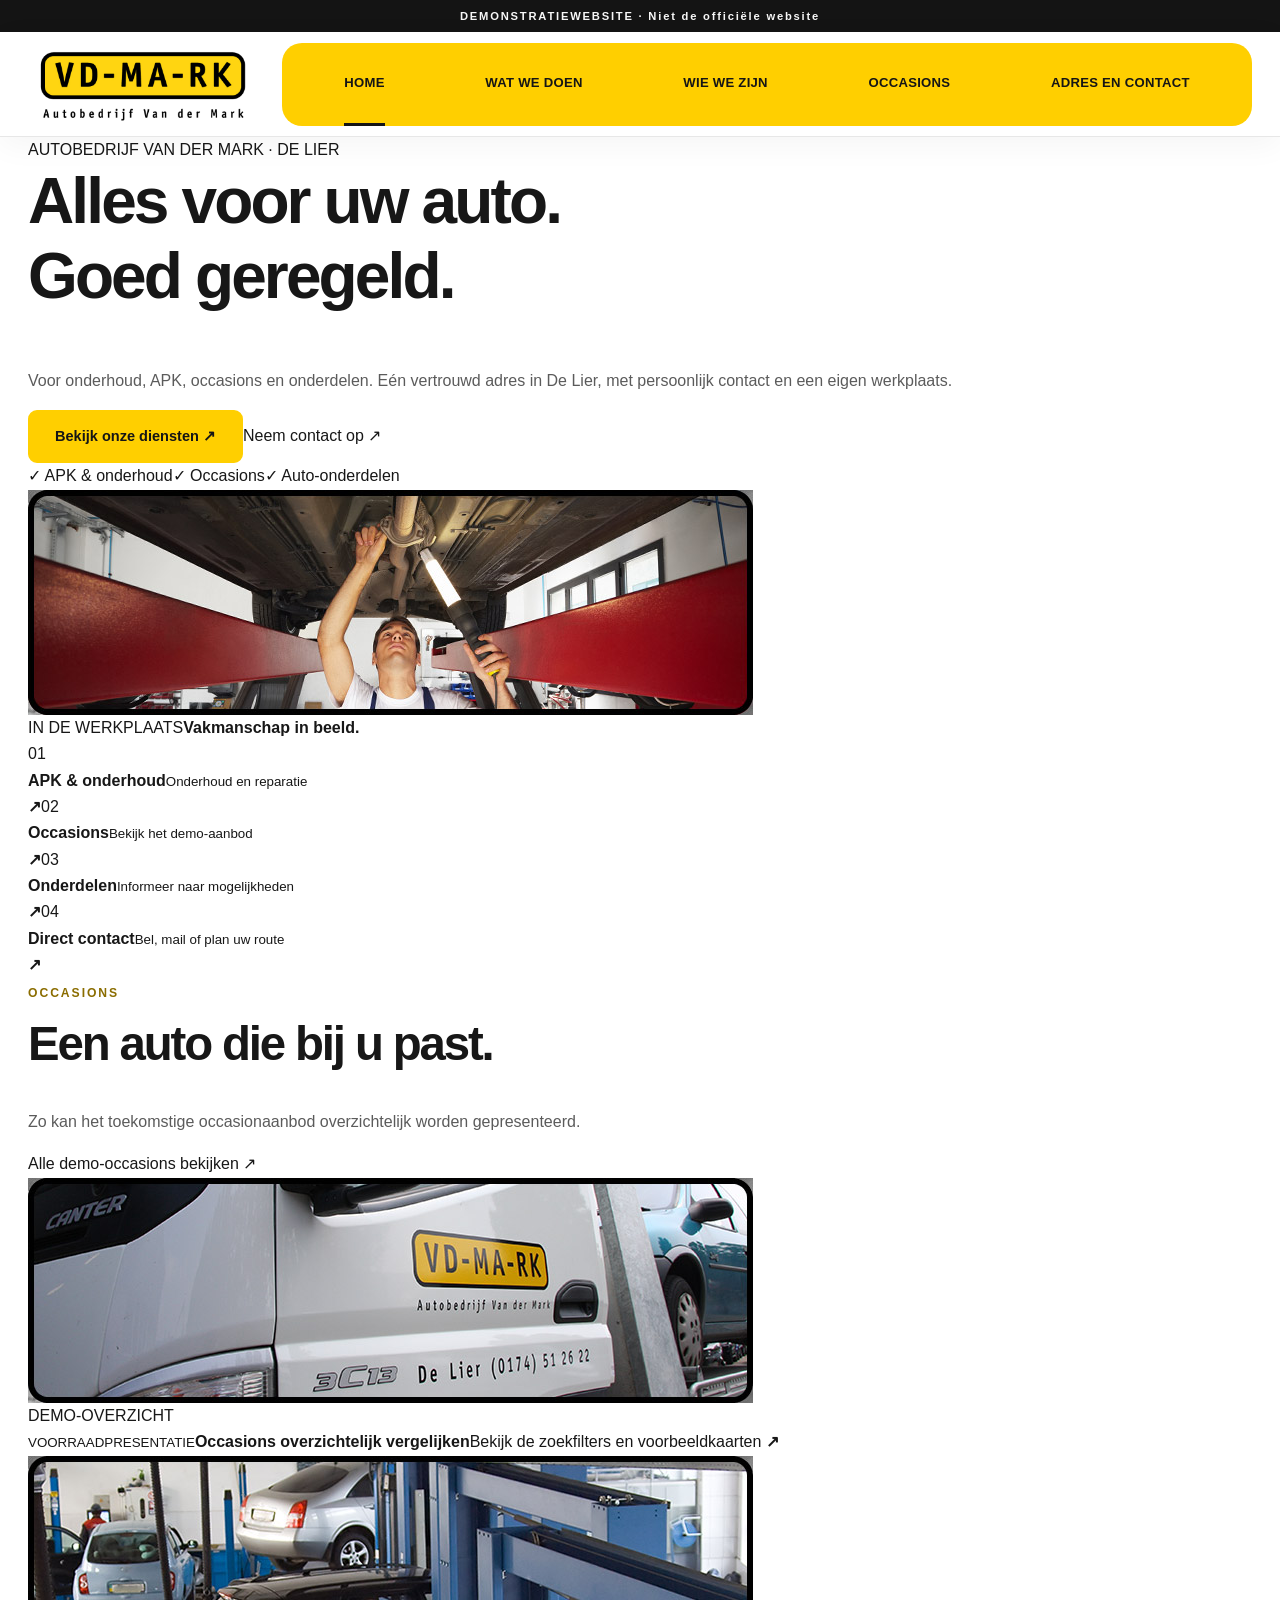
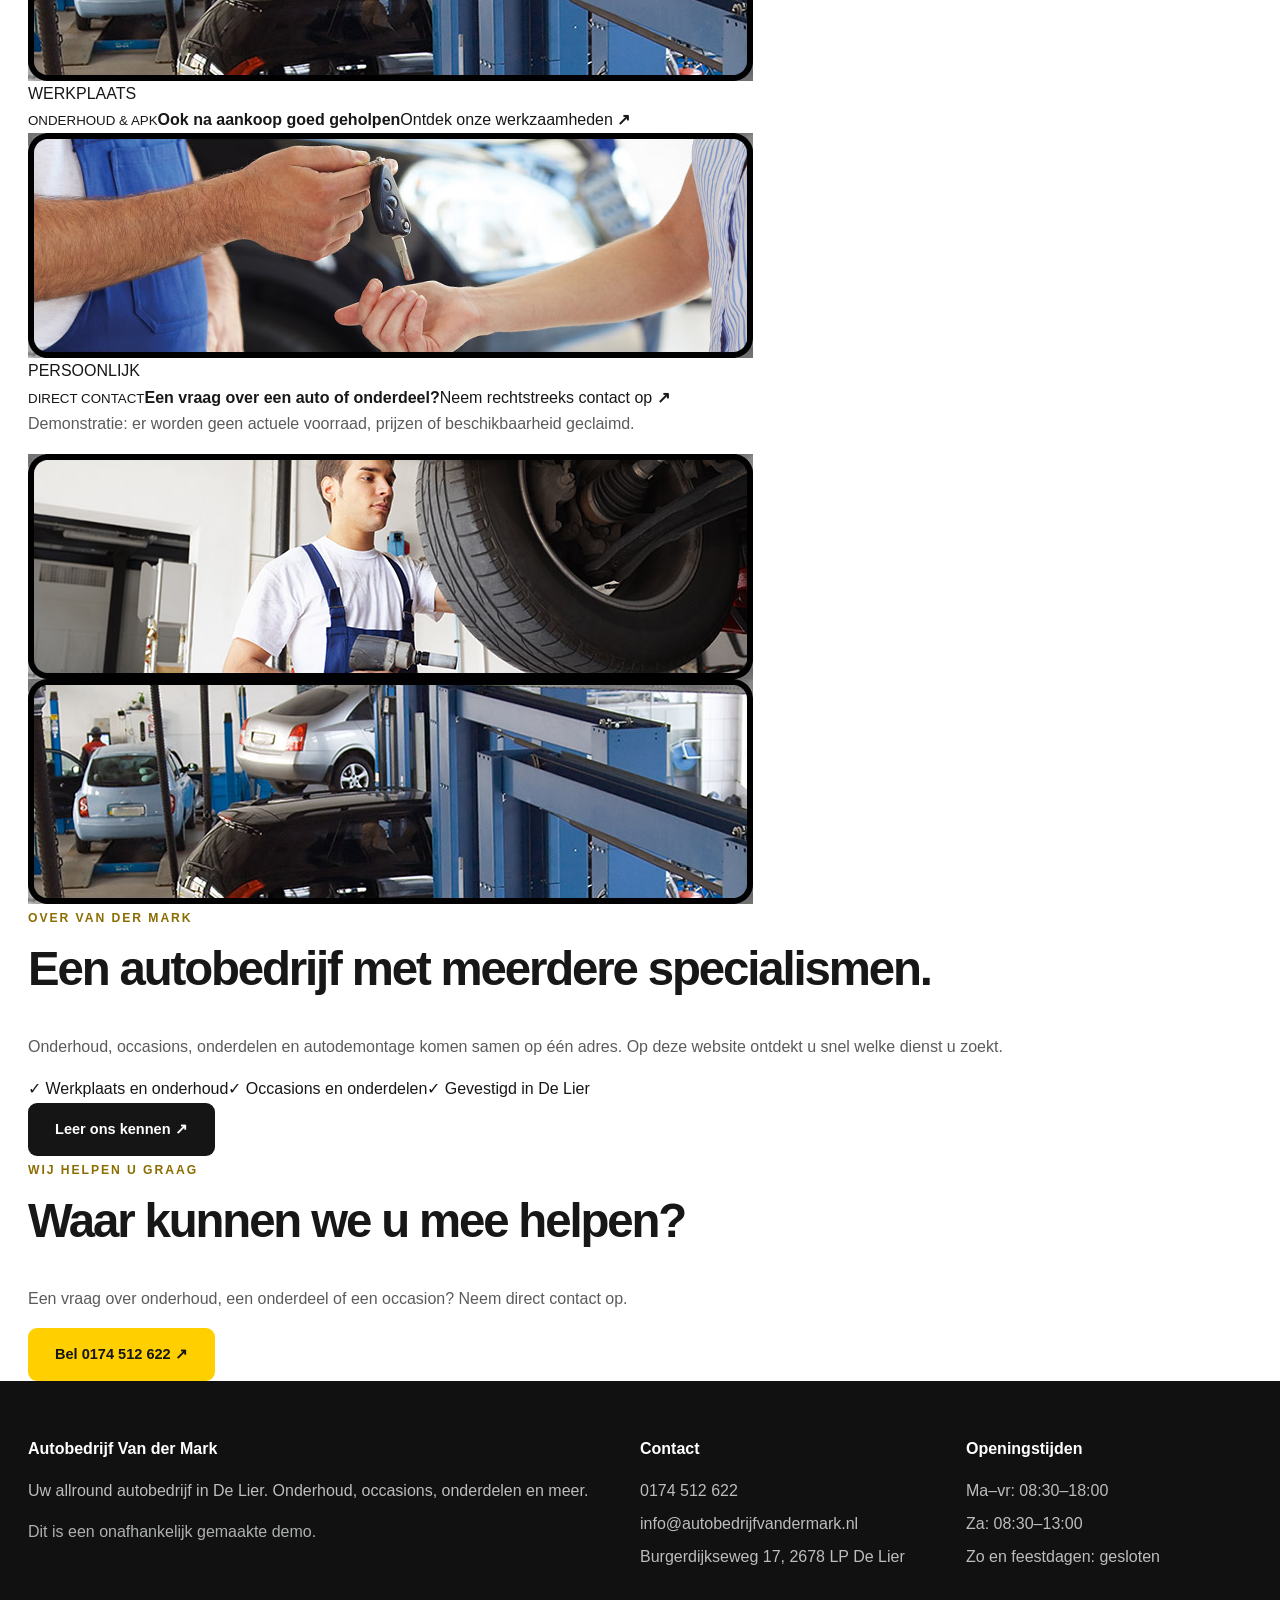
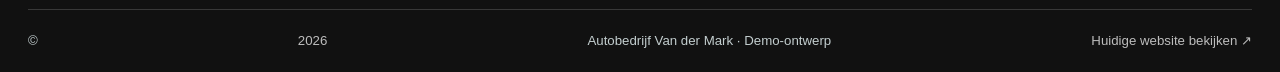
==== commit cdfefd8b: "Rebuild homepage into compact automotive layout inspired by dealer sites" ====
--- a/index.html
+++ b/index.html
@@ -1 +1,7 @@
-<!doctype html><html lang="nl"><head><meta charset="utf-8"><meta name="viewport" content="width=device-width,initial-scale=1"><meta name="description" content="Autobedrijf Van der Mark in De Lier: occasions, APK, onderhoud, auto-onderdelen en autodemontage. Demo-website."><title>Home | Autobedrijf Van der Mark – DEMO</title><link rel="icon" type="image/png" href="images/logo.png"><meta name="theme-color" content="#ffcf00"><meta property="og:type" content="website"><meta property="og:image" content="https://efe076.github.io/VD-MARK/images/logo.png"><link rel="stylesheet" href="css/style.css?v=20261028-3"><script src="js/main.js?v=20261028-3" defer></script></head><body><a class="skip-link" href="#main-content">Direct naar inhoud</a><div class="demo-strip">DEMONSTRATIEWEBSITE · Niet de officiële website</div><header class="site-header"><div class="container header-inner"><a href="index.html" class="brand" aria-label="Autobedrijf Van der Mark, naar home"><img class="brand-official-logo" src="images/logo.png" alt="VD-MA-RK — Autobedrijf Van der Mark" width="320" height="124"></a><button id="menu-toggle" class="menu-toggle" aria-controls="main-nav" aria-expanded="false" aria-label="Open navigatie"><span></span><span></span><span></span></button><nav id="main-nav" class="nav" aria-label="Hoofdnavigatie"><a href="index.html" class="active">Home</a><a href="diensten.html" class="">Wat we doen</a><a href="over-ons.html" class="">Wie we zijn</a><a href="occasions.html" class="">Occasions</a><a href="contact.html" class="">Adres en contact</a></nav></div></header><main id="main-content"><section class="hero"><div class="container hero-inner"><div class="hero-copy"><span class="eyebrow light">WELKOM BIJ VAN DER MARK · DE LIER</span><h1>Alles voor uw auto.<br><em>Onder één dak.</em></h1><p>Een vertrouwd adres voor occasions, onderhoud, APK, onderdelen en autodemontage. Persoonlijke service, heldere afspraken.</p><div class="actions"><a class="btn btn-primary" href="diensten.html">Ontdek onze diensten <span>↗</span></a><a class="btn btn-outline" href="contact.html">Neem contact op</a></div></div><div class="hero-art"><img src="images/Image7.png" alt="Monteur aan het werk onder een auto in de werkplaats" onerror="this.onerror=null;this.src='images/garage.svg'" loading="eager"></div></div><div class="container hero-footer"><span>APK & ONDERHOUD</span><span>OCCASIONS</span><span>ONDERDELEN</span><span>AUTODEMONTAGE</span></div></section><section class="section"><div class="container"><div class="section-head"><div><span class="eyebrow">WAT WE VOOR U DOEN</span><h2>Een autobedrijf waar u<br>alle kanten mee op kunt.</h2></div><a class="text-link" href="diensten.html">Alle diensten bekijken ↗</a></div><div class="services-grid"><article class="service-card"><div class="service-icon">✓</div><h3>APK-keuring</h3><p>Veilig en volgens de actuele APK-eisen gekeurd.</p></article><article class="service-card"><div class="service-icon">⚒</div><h3>Reparatie & onderhoud</h3><p>Kleine en grote onderhoudsbeurten en reparaties voor alle merken.</p></article><article class="service-card"><div class="service-icon">⚙</div><h3>Auto-onderdelen</h3><p>Gebruikte en nieuwe onderdelen voor uiteenlopende automerken.</p></article><article class="service-card"><div class="service-icon">❄</div><h3>Aircoservice</h3><p>Controle, onderhoud en reparatie van uw auto-airco.</p></article></div></div></section><section class="section section-muted"><div class="container"><div class="benefit-grid"><div><span class="benefit-number">01</span><h3>Alles onder één dak</h3><p>Van APK en onderhoud tot occasions, onderdelen en demontage.</p></div><div><span class="benefit-number">02</span><h3>Persoonlijk contact</h3><p>Een duidelijke route naar de juiste dienst en direct contact met het bedrijf.</p></div><div><span class="benefit-number">03</span><h3>In De Lier</h3><p>Een herkenbaar adres met werkplaats en verschillende autodiensten.</p></div></div></div></section><section class="split-section"><div class="container split"><div class="split-visual"><img src="images/Image3.png" alt="Overzicht van de werkplaats met auto’s op hefbruggen" onerror="this.onerror=null;this.src='images/workshop.svg'" loading="lazy"></div><div><span class="eyebrow">WIE WE ZIJN</span><h2>Een familiebedrijf met verstand van auto's.</h2><p>Van der Mark is al tientallen jaren actief in De Lier. Wat begon als een sloopbedrijf groeide uit tot een allround autobedrijf met een eigen werkplaats en een breed dienstenaanbod.</p><p>Hier draait het om persoonlijke aandacht, duidelijke afspraken en praktische oplossingen.</p><a class="btn btn-dark" href="over-ons.html">Meer over ons ↗</a></div></div></section><section class="section cta-band"><div class="container cta-inner"><div><span class="eyebrow light">OP ZOEK NAAR EEN AUTO?</span><h2>Ontdek onze occasions.</h2><p>Bekijk hoe het vernieuwde occasionoverzicht eruit kan zien.</p></div><a class="btn btn-white" href="occasions.html">Bekijk demo-occasions ↗</a></div></section><section class="section"><div class="container contact-promo"><div><span class="eyebrow">DIRECT CONTACT</span><h2>Uw auto verdient goede aandacht.</h2><p>Een vraag over onderhoud, een onderdeel of een occasion? Neem contact op met Autobedrijf Van der Mark.</p><div class="actions"><a class="btn btn-primary" href="tel:+31174512622">Bel 0174 512 622 ↗</a><a class="btn btn-dark" href="contact.html">Adres en contact ↗</a></div></div><img src="images/Image6.png" alt="Werkzaamheden bij Autobedrijf Van der Mark" loading="lazy"></div></section><section class="premium-feature"><div class="container premium-feature-grid"><div><span class="eyebrow">WERKPLAATS & SERVICE</span><h2>Vakwerk begint met aandacht.</h2><p>Van APK en onderhoud tot onderdelen en occasions. Een duidelijke website brengt bezoekers sneller bij de juiste dienst.</p><a class="btn btn-primary" href="diensten.html">Ontdek onze diensten ↗</a></div><img src="images/Image5.png" alt="Werkzaamheden in de werkplaats" loading="lazy"></div></section><section class="section"><div class="container"><div class="section-head"><div><span class="eyebrow">ZO WERKT HET</span><h2>In drie stappen verder.</h2></div></div><div class="premium-steps"><article><span>01</span><h3>Stel uw vraag</h3><p>Vertel wat u zoekt of wat er aan uw auto moet gebeuren.</p></article><article><span>02</span><h3>Bespreek de opties</h3><p>Neem rechtstreeks contact op met het autobedrijf.</p></article><article><span>03</span><h3>Maak een afspraak</h3><p>Stem de vervolgstap af op uw situatie.</p></article></div></div></section><section class="premium-faq"><div class="container premium-faq-grid"><div><span class="eyebrow">VEELGESTELDE VRAGEN</span><h2>Goed om te weten.</h2><p>Praktische informatie voordat u contact opneemt.</p></div><div class="premium-questions"><details><summary>Kan ik informeren naar APK en onderhoud?</summary><p>Ja. Bel of mail het autobedrijf om de mogelijkheden te bespreken.</p></details><details><summary>Zijn de occasions op deze demo echt te koop?</summary><p>Nee. De occasionpagina toont fictieve voorbeeldvoertuigen.</p></details><details><summary>Waar is Van der Mark gevestigd?</summary><p>In De Lier. Het adres en de route staan op de contactpagina.</p></details></div></div></section></main><footer class="footer"><div class="container footer-grid"><div><strong>Autobedrijf Van der Mark</strong><p>Uw allround autobedrijf in De Lier. Onderhoud, occasions, onderdelen en meer.</p><span class="muted">Dit is een onafhankelijk gemaakte demo.</span></div><div><strong>Contact</strong><a href="tel:+31174512622">0174 512 622</a><a href="mailto:info@autobedrijfvandermark.nl">info@autobedrijfvandermark.nl</a><span>Burgerdijkseweg 17, 2678 LP De Lier</span></div><div><strong>Openingstijden</strong><span>Ma–vr: 08:30–18:00</span><span>Za: 08:30–13:00</span><span>Zo en feestdagen: gesloten</span></div></div><div class="container footer-bottom">© <span id="year"></span> Autobedrijf Van der Mark · Demo-ontwerp <a href="https://www.autobedrijfvandermark.nl/" target="_blank" rel="noopener noreferrer">Huidige website bekijken ↗</a></div></footer></body></html>+<!doctype html><html lang="nl"><head><meta charset="utf-8"><meta name="viewport" content="width=device-width,initial-scale=1"><meta name="description" content="Autobedrijf Van der Mark in De Lier: occasions, APK, onderhoud, auto-onderdelen en autodemontage. Demo-website."><title>Home | Autobedrijf Van der Mark – DEMO</title><link rel="icon" type="image/png" href="images/logo.png"><meta name="theme-color" content="#ffcf00"><meta property="og:type" content="website"><meta property="og:image" content="https://efe076.github.io/VD-MARK/images/logo.png"><link rel="stylesheet" href="css/style.css?v=20261028-3"><script src="js/main.js?v=20261028-3" defer></script></head><body><a class="skip-link" href="#main-content">Direct naar inhoud</a><div class="demo-strip">DEMONSTRATIEWEBSITE · Niet de officiële website</div><header class="site-header"><div class="container header-inner"><a href="index.html" class="brand" aria-label="Autobedrijf Van der Mark, naar home"><img class="brand-official-logo" src="images/logo.png" alt="VD-MA-RK — Autobedrijf Van der Mark" width="320" height="124"></a><button id="menu-toggle" class="menu-toggle" aria-controls="main-nav" aria-expanded="false" aria-label="Open navigatie"><span></span><span></span><span></span></button><nav id="main-nav" class="nav" aria-label="Hoofdnavigatie"><a href="index.html" class="active">Home</a><a href="diensten.html" class="">Wat we doen</a><a href="over-ons.html" class="">Wie we zijn</a><a href="occasions.html" class="">Occasions</a><a href="contact.html" class="">Adres en contact</a></nav></div></header><main id="main-content">
+<section class="v3-hero"><div class="container v3-hero-grid"><div class="v3-hero-copy"><span class="v3-kicker"><span class="v3-dot"></span> AUTOBEDRIJF VAN DER MARK · DE LIER</span><h1>Alles voor uw auto.<br><span>Goed geregeld.</span></h1><p>Voor onderhoud, APK, occasions en onderdelen. Eén vertrouwd adres in De Lier, met persoonlijk contact en een eigen werkplaats.</p><div class="v3-actions"><a class="btn btn-primary" href="diensten.html">Bekijk onze diensten ↗</a><a class="v3-text-button" href="contact.html">Neem contact op <span>↗</span></a></div><div class="v3-hero-links"><a href="diensten.html">✓ APK & onderhoud</a><a href="occasions.html">✓ Occasions</a><a href="diensten.html">✓ Auto-onderdelen</a></div></div><div class="v3-hero-image"><img src="images/Image7.png" alt="Monteur aan het werk bij Autobedrijf Van der Mark" loading="eager"><div class="v3-image-caption"><span>IN DE WERKPLAATS</span><strong>Vakmanschap in beeld.</strong></div></div></div></section>
+<section class="v3-shortcuts"><div class="container v3-shortcut-grid"><a href="diensten.html"><span class="v3-shortcut-icon">01</span><div><strong>APK & onderhoud</strong><small>Onderhoud en reparatie</small></div><b aria-hidden="true">↗</b></a><a href="occasions.html"><span class="v3-shortcut-icon">02</span><div><strong>Occasions</strong><small>Bekijk het demo-aanbod</small></div><b aria-hidden="true">↗</b></a><a href="diensten.html"><span class="v3-shortcut-icon">03</span><div><strong>Onderdelen</strong><small>Informeer naar mogelijkheden</small></div><b aria-hidden="true">↗</b></a><a href="contact.html"><span class="v3-shortcut-icon">04</span><div><strong>Direct contact</strong><small>Bel, mail of plan uw route</small></div><b aria-hidden="true">↗</b></a></div></section>
+<section class="v3-showcase"><div class="container"><div class="v3-section-heading"><div><span class="eyebrow">OCCASIONS</span><h2>Een auto die bij u past.</h2><p>Zo kan het toekomstige occasionaanbod overzichtelijk worden gepresenteerd.</p></div><a class="v3-link" href="occasions.html">Alle demo-occasions bekijken ↗</a></div><div class="v3-car-grid"><a class="v3-car-card" href="occasions.html"><div class="v3-car-photo"><img src="images/Image4.png" alt="Voertuig bij het autobedrijf" loading="lazy"><span>DEMO-OVERZICHT</span></div><div class="v3-car-body"><small>VOORRAADPRESENTATIE</small><strong>Occasions overzichtelijk vergelijken</strong><span>Bekijk de zoekfilters en voorbeeldkaarten <b>↗</b></span></div></a><a class="v3-car-card" href="diensten.html"><div class="v3-car-photo"><img src="images/Image3.png" alt="Auto's in de werkplaats" loading="lazy"><span>WERKPLAATS</span></div><div class="v3-car-body"><small>ONDERHOUD & APK</small><strong>Ook na aankoop goed geholpen</strong><span>Ontdek onze werkzaamheden <b>↗</b></span></div></a><a class="v3-car-card" href="contact.html"><div class="v3-car-photo"><img src="images/Image5.png" alt="Werkzaamheden aan een auto" loading="lazy"><span>PERSOONLIJK</span></div><div class="v3-car-body"><small>DIRECT CONTACT</small><strong>Een vraag over een auto of onderdeel?</strong><span>Neem rechtstreeks contact op <b>↗</b></span></div></a></div><p class="v3-disclaimer">Demonstratie: er worden geen actuele voorraad, prijzen of beschikbaarheid geclaimd.</p></div></section>
+<section class="v3-about"><div class="container v3-about-grid"><div class="v3-about-images"><img src="images/Image6.png" alt="Werkplaats en dagelijkse werkzaamheden" loading="lazy"><img src="images/Image3.png" alt="Auto's op de hefbrug" loading="lazy"></div><div><span class="eyebrow">OVER VAN DER MARK</span><h2>Een autobedrijf met meerdere specialismen.</h2><p>Onderhoud, occasions, onderdelen en autodemontage komen samen op één adres. Op deze website ontdekt u snel welke dienst u zoekt.</p><div class="v3-about-points"><span>✓ Werkplaats en onderhoud</span><span>✓ Occasions en onderdelen</span><span>✓ Gevestigd in De Lier</span></div><a class="btn btn-dark" href="over-ons.html">Leer ons kennen ↗</a></div></div></section>
+<section class="v3-bottom-cta"><div class="container v3-bottom-cta-grid"><div><span class="eyebrow">WIJ HELPEN U GRAAG</span><h2>Waar kunnen we u mee helpen?</h2><p>Een vraag over onderhoud, een onderdeel of een occasion? Neem direct contact op.</p></div><div class="v3-bottom-buttons"><a class="btn btn-primary" href="tel:+31174512622">Bel 0174 512 622 ↗</a><a class="btn btn-outline" href="contact.html">Contact en route ↗</a></div></div></section>
+</main><footer class="footer"><div class="container footer-grid"><div><strong>Autobedrijf Van der Mark</strong><p>Uw allround autobedrijf in De Lier. Onderhoud, occasions, onderdelen en meer.</p><span class="muted">Dit is een onafhankelijk gemaakte demo.</span></div><div><strong>Contact</strong><a href="tel:+31174512622">0174 512 622</a><a href="mailto:info@autobedrijfvandermark.nl">info@autobedrijfvandermark.nl</a><span>Burgerdijkseweg 17, 2678 LP De Lier</span></div><div><strong>Openingstijden</strong><span>Ma–vr: 08:30–18:00</span><span>Za: 08:30–13:00</span><span>Zo en feestdagen: gesloten</span></div></div><div class="container footer-bottom">© <span id="year"></span> Autobedrijf Van der Mark · Demo-ontwerp <a href="https://www.autobedrijfvandermark.nl/" target="_blank" rel="noopener noreferrer">Huidige website bekijken ↗</a></div></footer></body></html>
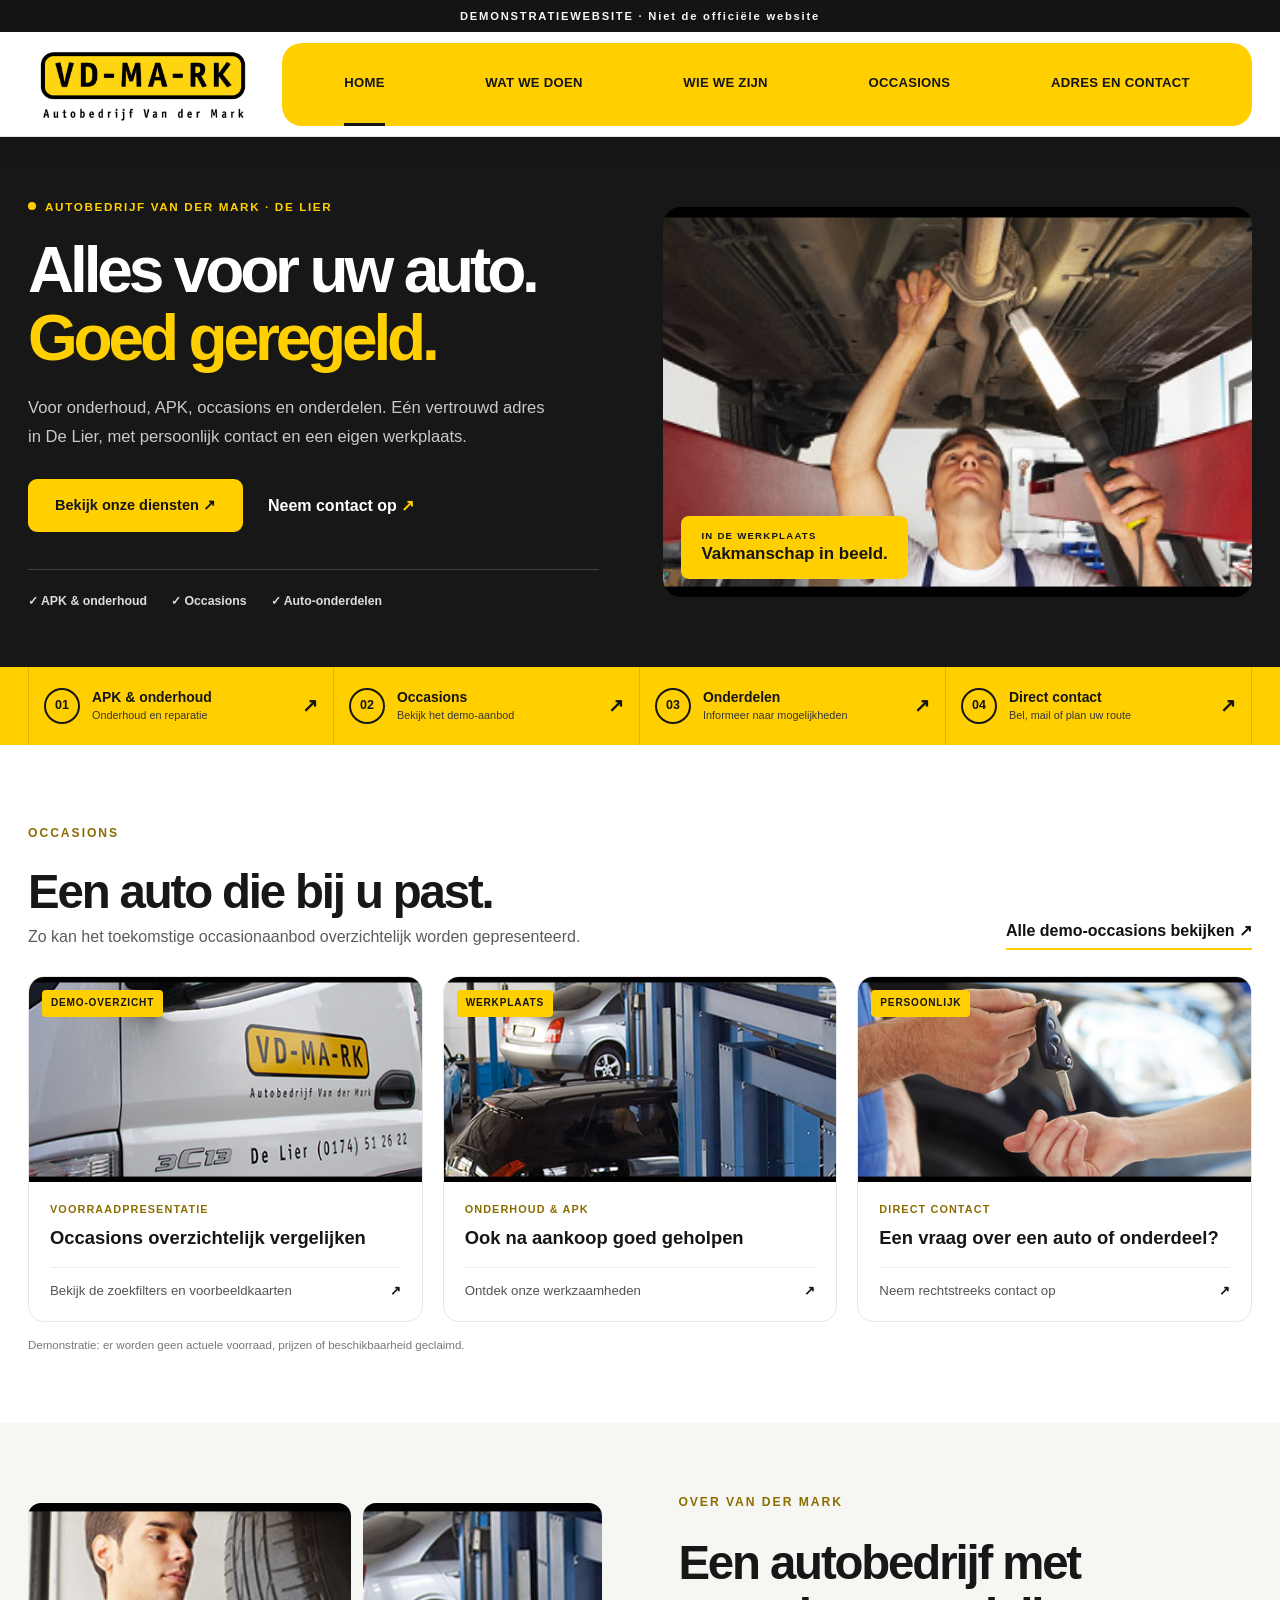
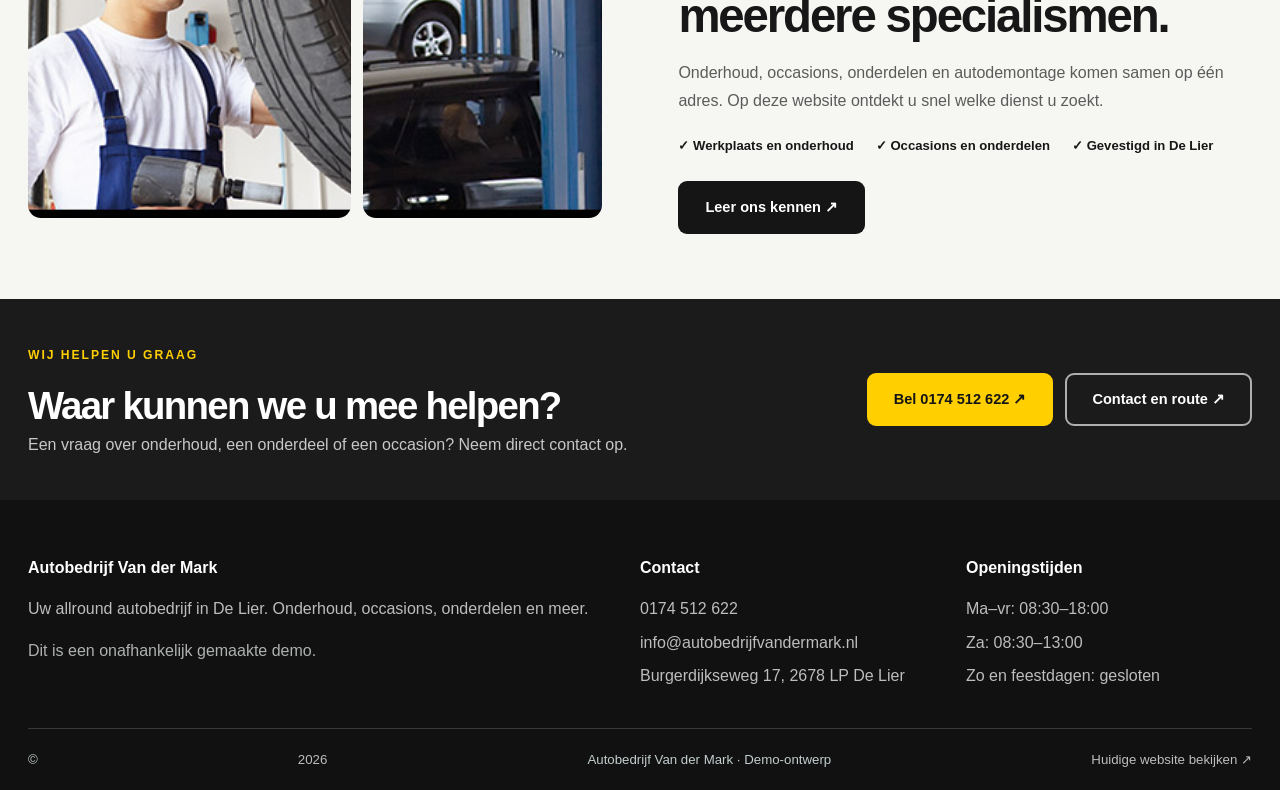
==== commit 0858f8cb: "Publish refreshed homepage stylesheet without stale cache" ====
--- a/index.html
+++ b/index.html
@@ -1,4 +1,4 @@
-<!doctype html><html lang="nl"><head><meta charset="utf-8"><meta name="viewport" content="width=device-width,initial-scale=1"><meta name="description" content="Autobedrijf Van der Mark in De Lier: occasions, APK, onderhoud, auto-onderdelen en autodemontage. Demo-website."><title>Home | Autobedrijf Van der Mark – DEMO</title><link rel="icon" type="image/png" href="images/logo.png"><meta name="theme-color" content="#ffcf00"><meta property="og:type" content="website"><meta property="og:image" content="https://efe076.github.io/VD-MARK/images/logo.png"><link rel="stylesheet" href="css/style.css?v=20261028-3"><script src="js/main.js?v=20261028-3" defer></script></head><body><a class="skip-link" href="#main-content">Direct naar inhoud</a><div class="demo-strip">DEMONSTRATIEWEBSITE · Niet de officiële website</div><header class="site-header"><div class="container header-inner"><a href="index.html" class="brand" aria-label="Autobedrijf Van der Mark, naar home"><img class="brand-official-logo" src="images/logo.png" alt="VD-MA-RK — Autobedrijf Van der Mark" width="320" height="124"></a><button id="menu-toggle" class="menu-toggle" aria-controls="main-nav" aria-expanded="false" aria-label="Open navigatie"><span></span><span></span><span></span></button><nav id="main-nav" class="nav" aria-label="Hoofdnavigatie"><a href="index.html" class="active">Home</a><a href="diensten.html" class="">Wat we doen</a><a href="over-ons.html" class="">Wie we zijn</a><a href="occasions.html" class="">Occasions</a><a href="contact.html" class="">Adres en contact</a></nav></div></header><main id="main-content">
+<!doctype html><html lang="nl"><head><meta charset="utf-8"><meta name="viewport" content="width=device-width,initial-scale=1"><meta name="description" content="Autobedrijf Van der Mark in De Lier: occasions, APK, onderhoud, auto-onderdelen en autodemontage. Demo-website."><title>Home | Autobedrijf Van der Mark – DEMO</title><link rel="icon" type="image/png" href="images/logo.png"><meta name="theme-color" content="#ffcf00"><meta property="og:type" content="website"><meta property="og:image" content="https://efe076.github.io/VD-MARK/images/logo.png"><link rel="stylesheet" href="css/style.css?v=20261028-4"><script src="js/main.js?v=20261028-3" defer></script></head><body><a class="skip-link" href="#main-content">Direct naar inhoud</a><div class="demo-strip">DEMONSTRATIEWEBSITE · Niet de officiële website</div><header class="site-header"><div class="container header-inner"><a href="index.html" class="brand" aria-label="Autobedrijf Van der Mark, naar home"><img class="brand-official-logo" src="images/logo.png" alt="VD-MA-RK — Autobedrijf Van der Mark" width="320" height="124"></a><button id="menu-toggle" class="menu-toggle" aria-controls="main-nav" aria-expanded="false" aria-label="Open navigatie"><span></span><span></span><span></span></button><nav id="main-nav" class="nav" aria-label="Hoofdnavigatie"><a href="index.html" class="active">Home</a><a href="diensten.html" class="">Wat we doen</a><a href="over-ons.html" class="">Wie we zijn</a><a href="occasions.html" class="">Occasions</a><a href="contact.html" class="">Adres en contact</a></nav></div></header><main id="main-content">
 <section class="v3-hero"><div class="container v3-hero-grid"><div class="v3-hero-copy"><span class="v3-kicker"><span class="v3-dot"></span> AUTOBEDRIJF VAN DER MARK · DE LIER</span><h1>Alles voor uw auto.<br><span>Goed geregeld.</span></h1><p>Voor onderhoud, APK, occasions en onderdelen. Eén vertrouwd adres in De Lier, met persoonlijk contact en een eigen werkplaats.</p><div class="v3-actions"><a class="btn btn-primary" href="diensten.html">Bekijk onze diensten ↗</a><a class="v3-text-button" href="contact.html">Neem contact op <span>↗</span></a></div><div class="v3-hero-links"><a href="diensten.html">✓ APK & onderhoud</a><a href="occasions.html">✓ Occasions</a><a href="diensten.html">✓ Auto-onderdelen</a></div></div><div class="v3-hero-image"><img src="images/Image7.png" alt="Monteur aan het werk bij Autobedrijf Van der Mark" loading="eager"><div class="v3-image-caption"><span>IN DE WERKPLAATS</span><strong>Vakmanschap in beeld.</strong></div></div></div></section>
 <section class="v3-shortcuts"><div class="container v3-shortcut-grid"><a href="diensten.html"><span class="v3-shortcut-icon">01</span><div><strong>APK & onderhoud</strong><small>Onderhoud en reparatie</small></div><b aria-hidden="true">↗</b></a><a href="occasions.html"><span class="v3-shortcut-icon">02</span><div><strong>Occasions</strong><small>Bekijk het demo-aanbod</small></div><b aria-hidden="true">↗</b></a><a href="diensten.html"><span class="v3-shortcut-icon">03</span><div><strong>Onderdelen</strong><small>Informeer naar mogelijkheden</small></div><b aria-hidden="true">↗</b></a><a href="contact.html"><span class="v3-shortcut-icon">04</span><div><strong>Direct contact</strong><small>Bel, mail of plan uw route</small></div><b aria-hidden="true">↗</b></a></div></section>
 <section class="v3-showcase"><div class="container"><div class="v3-section-heading"><div><span class="eyebrow">OCCASIONS</span><h2>Een auto die bij u past.</h2><p>Zo kan het toekomstige occasionaanbod overzichtelijk worden gepresenteerd.</p></div><a class="v3-link" href="occasions.html">Alle demo-occasions bekijken ↗</a></div><div class="v3-car-grid"><a class="v3-car-card" href="occasions.html"><div class="v3-car-photo"><img src="images/Image4.png" alt="Voertuig bij het autobedrijf" loading="lazy"><span>DEMO-OVERZICHT</span></div><div class="v3-car-body"><small>VOORRAADPRESENTATIE</small><strong>Occasions overzichtelijk vergelijken</strong><span>Bekijk de zoekfilters en voorbeeldkaarten <b>↗</b></span></div></a><a class="v3-car-card" href="diensten.html"><div class="v3-car-photo"><img src="images/Image3.png" alt="Auto's in de werkplaats" loading="lazy"><span>WERKPLAATS</span></div><div class="v3-car-body"><small>ONDERHOUD & APK</small><strong>Ook na aankoop goed geholpen</strong><span>Ontdek onze werkzaamheden <b>↗</b></span></div></a><a class="v3-car-card" href="contact.html"><div class="v3-car-photo"><img src="images/Image5.png" alt="Werkzaamheden aan een auto" loading="lazy"><span>PERSOONLIJK</span></div><div class="v3-car-body"><small>DIRECT CONTACT</small><strong>Een vraag over een auto of onderdeel?</strong><span>Neem rechtstreeks contact op <b>↗</b></span></div></a></div><p class="v3-disclaimer">Demonstratie: er worden geen actuele voorraad, prijzen of beschikbaarheid geclaimd.</p></div></section>
--- a/css/style.css
+++ b/css/style.css
@@ -1253,3 +1253,68 @@
 @media(prefers-reduced-motion:reduce){*,*:before,*:after{scroll-behavior:auto!important;transition:none!important;animation:none!important}}
 
 .inventory-actions{display:flex;align-items:center;justify-content:space-between;gap:15px;margin:0 0 15px;color:#606060;font-size:.9rem}.reset-filters{border:1px solid #d4d4d4;border-radius:9px;background:#fff;color:#191919;padding:10px 16px;font:inherit;font-weight:800;cursor:pointer}.reset-filters:hover{background:#ffcf00;border-color:#ffcf00}@media(max-width:680px){.inventory-actions{align-items:flex-start;flex-direction:column}}
+
+
+/* Homepage v4: compacte dealer-presentatie, geïnspireerd door informatiearchitectuur */
+.v3-hero{background:#171717;color:#fff;overflow:hidden}
+.v3-hero-grid{display:grid;grid-template-columns:minmax(0,1fr) minmax(0,1.03fr);gap:clamp(30px,5vw,80px);align-items:center;min-height:490px;padding-block:55px}
+.v3-kicker{display:inline-flex;align-items:center;gap:9px;color:#ffcf00;font-size:.73rem;font-weight:850;letter-spacing:.14em}
+.v3-dot{width:8px;height:8px;border-radius:50%;background:#ffcf00}
+.v3-hero h1{font-size:clamp(3rem,5vw,5.15rem);letter-spacing:-.065em;line-height:1.06;color:#fff;margin:18px 0 20px}
+.v3-hero h1 span{color:#ffcf00}
+.v3-hero-copy>p{color:#c9c9c9;font-size:1.04rem;line-height:1.8;max-width:520px}
+.v3-actions{display:flex;align-items:center;gap:25px;flex-wrap:wrap;margin:27px 0}
+.v3-text-button{color:#fff!important;font-weight:800;text-decoration:none;white-space:nowrap}
+.v3-text-button span{color:#ffcf00}
+.v3-hero-links{display:flex;gap:12px 24px;flex-wrap:wrap;margin-top:37px;border-top:1px solid #444;padding-top:21px}
+.v3-hero-links a{color:#ddd;text-decoration:none;font-size:.77rem;font-weight:700}
+.v3-hero-links a:hover{color:#ffcf00}
+.v3-hero-image{height:390px;position:relative;overflow:hidden;border-radius:18px}
+.v3-hero-image>img{width:100%;height:100%;object-fit:cover}
+.v3-image-caption{position:absolute;bottom:18px;left:18px;background:#ffcf00;color:#161616;padding:13px 20px;border-radius:8px;display:flex;flex-direction:column;line-height:1.4;box-shadow:0 10px 24px #0003}
+.v3-image-caption span{font-size:.6rem;letter-spacing:.13em;font-weight:900}
+.v3-image-caption strong{font-size:1.06rem}
+.v3-shortcuts{background:#ffcf00;padding:0}
+.v3-shortcut-grid{display:grid;grid-template-columns:repeat(4,minmax(0,1fr))}
+.v3-shortcut-grid>a{display:flex;align-items:center;gap:12px;padding:21px 15px;text-decoration:none;color:#151515;border-right:1px solid #15151524;min-width:0;transition:background .18s}
+.v3-shortcut-grid>a:first-child{border-left:1px solid #15151524}
+.v3-shortcut-grid>a:hover{background:#f0c100}
+.v3-shortcut-icon{font-size:.78rem;font-weight:900;border:2px solid #171717;border-radius:50%;width:36px;height:36px;display:grid;place-items:center;flex:0 0 36px}
+.v3-shortcut-grid>a>div{display:flex;flex-direction:column;min-width:0}
+.v3-shortcut-grid strong{font-size:.87rem;line-height:1.35}
+.v3-shortcut-grid small{font-size:.68rem;color:#383838;line-height:1.5}
+.v3-shortcut-grid b{margin-left:auto;font-size:1.2rem}
+.v3-showcase{padding:74px 0 68px;background:#fff}
+.v3-section-heading{display:flex;align-items:end;justify-content:space-between;gap:20px;margin-bottom:26px}
+.v3-section-heading h2{margin:8px 0 6px}
+.v3-section-heading p{margin:0}
+.v3-link{font-weight:800;color:#111;text-decoration:none;border-bottom:2px solid #ffcf00;white-space:nowrap;padding-bottom:4px}
+.v3-car-grid{display:grid;grid-template-columns:repeat(3,minmax(0,1fr));gap:20px}
+.v3-car-card{display:block;text-decoration:none;color:#161616;background:#fff;border:1px solid #e7e7e7;border-radius:16px;overflow:hidden;transition:transform .2s,box-shadow .2s}
+.v3-car-card:hover{transform:translateY(-4px);box-shadow:0 15px 40px #00000015}
+.v3-car-photo{height:205px;position:relative;overflow:hidden;background:#eee}
+.v3-car-photo img{height:100%;width:100%;object-fit:cover;transition:transform .3s}
+.v3-car-card:hover img{transform:scale(1.04)}
+.v3-car-photo span{position:absolute;top:13px;left:13px;background:#ffcf00;padding:5px 9px;font-size:.63rem;font-weight:900;letter-spacing:.08em;border-radius:4px}
+.v3-car-body{display:flex;flex-direction:column;gap:7px;padding:19px 21px}
+.v3-car-body small{font-weight:850;font-size:.68rem;letter-spacing:.1em;color:#8b6d00}
+.v3-car-body strong{font-size:1.15rem;line-height:1.35}
+.v3-car-body>span{display:flex;justify-content:space-between;gap:10px;border-top:1px solid #eee;padding-top:12px;margin-top:9px;color:#555;font-size:.83rem}
+.v3-car-body b{color:#121212}
+.v3-disclaimer{font-size:.72rem;color:#777;margin:14px 0 0}
+.v3-about{background:#f6f6f3;padding:65px 0}
+.v3-about-grid{display:grid;grid-template-columns:1fr 1fr;gap:clamp(30px,6vw,85px);align-items:center}
+.v3-about-images{display:grid;grid-template-columns:1.15fr .85fr;gap:12px;height:315px}
+.v3-about-images img{width:100%;height:100%;object-fit:cover;border-radius:13px;min-width:0}
+.v3-about-grid h2{margin:10px 0 17px}
+.v3-about-grid p{line-height:1.75}
+.v3-about-points{display:flex;gap:9px 22px;flex-wrap:wrap;margin:20px 0 24px;font-size:.82rem;font-weight:750}
+.v3-bottom-cta{background:#1b1b1b;padding:42px 0}
+.v3-bottom-cta-grid{display:flex;align-items:center;justify-content:space-between;gap:28px}
+.v3-bottom-cta h2{color:#fff;font-size:clamp(1.8rem,3vw,2.7rem);margin:5px 0}
+.v3-bottom-cta p{color:#c8c8c8;margin:0}
+.v3-bottom-cta .eyebrow{color:#ffcf00}
+.v3-bottom-buttons{display:flex;gap:12px;flex-wrap:wrap}
+@media(max-width:1000px){.v3-shortcut-grid{grid-template-columns:repeat(2,minmax(0,1fr))}.v3-shortcut-grid>a{border-bottom:1px solid #15151524}.v3-hero-grid{gap:30px}.v3-hero-image{height:330px}}
+@media(max-width:760px){.v3-hero-grid,.v3-about-grid{grid-template-columns:1fr}.v3-hero-grid{padding-block:45px}.v3-hero-image{height:290px}.v3-car-grid{grid-template-columns:1fr 1fr}.v3-about-images{height:260px}.v3-bottom-cta-grid{align-items:flex-start;flex-direction:column}.v3-section-heading{align-items:flex-start;flex-direction:column}}
+@media(max-width:540px){.v3-hero h1{font-size:clamp(2.65rem,11vw,4rem)}.v3-hero-image{height:240px}.v3-hero-links{margin-top:25px}.v3-shortcut-grid>a{padding:14px 8px;gap:7px}.v3-shortcut-icon{width:28px;height:28px;flex-basis:28px;font-size:.65rem}.v3-shortcut-grid strong{font-size:.72rem}.v3-shortcut-grid small{font-size:.61rem}.v3-shortcut-grid b{display:none}.v3-car-grid{grid-template-columns:1fr}.v3-car-photo{height:210px}.v3-showcase{padding:50px 0}.v3-about{padding:52px 0}.v3-about-images{height:210px}.v3-bottom-buttons{width:100%}.v3-bottom-buttons .btn{flex:1}}
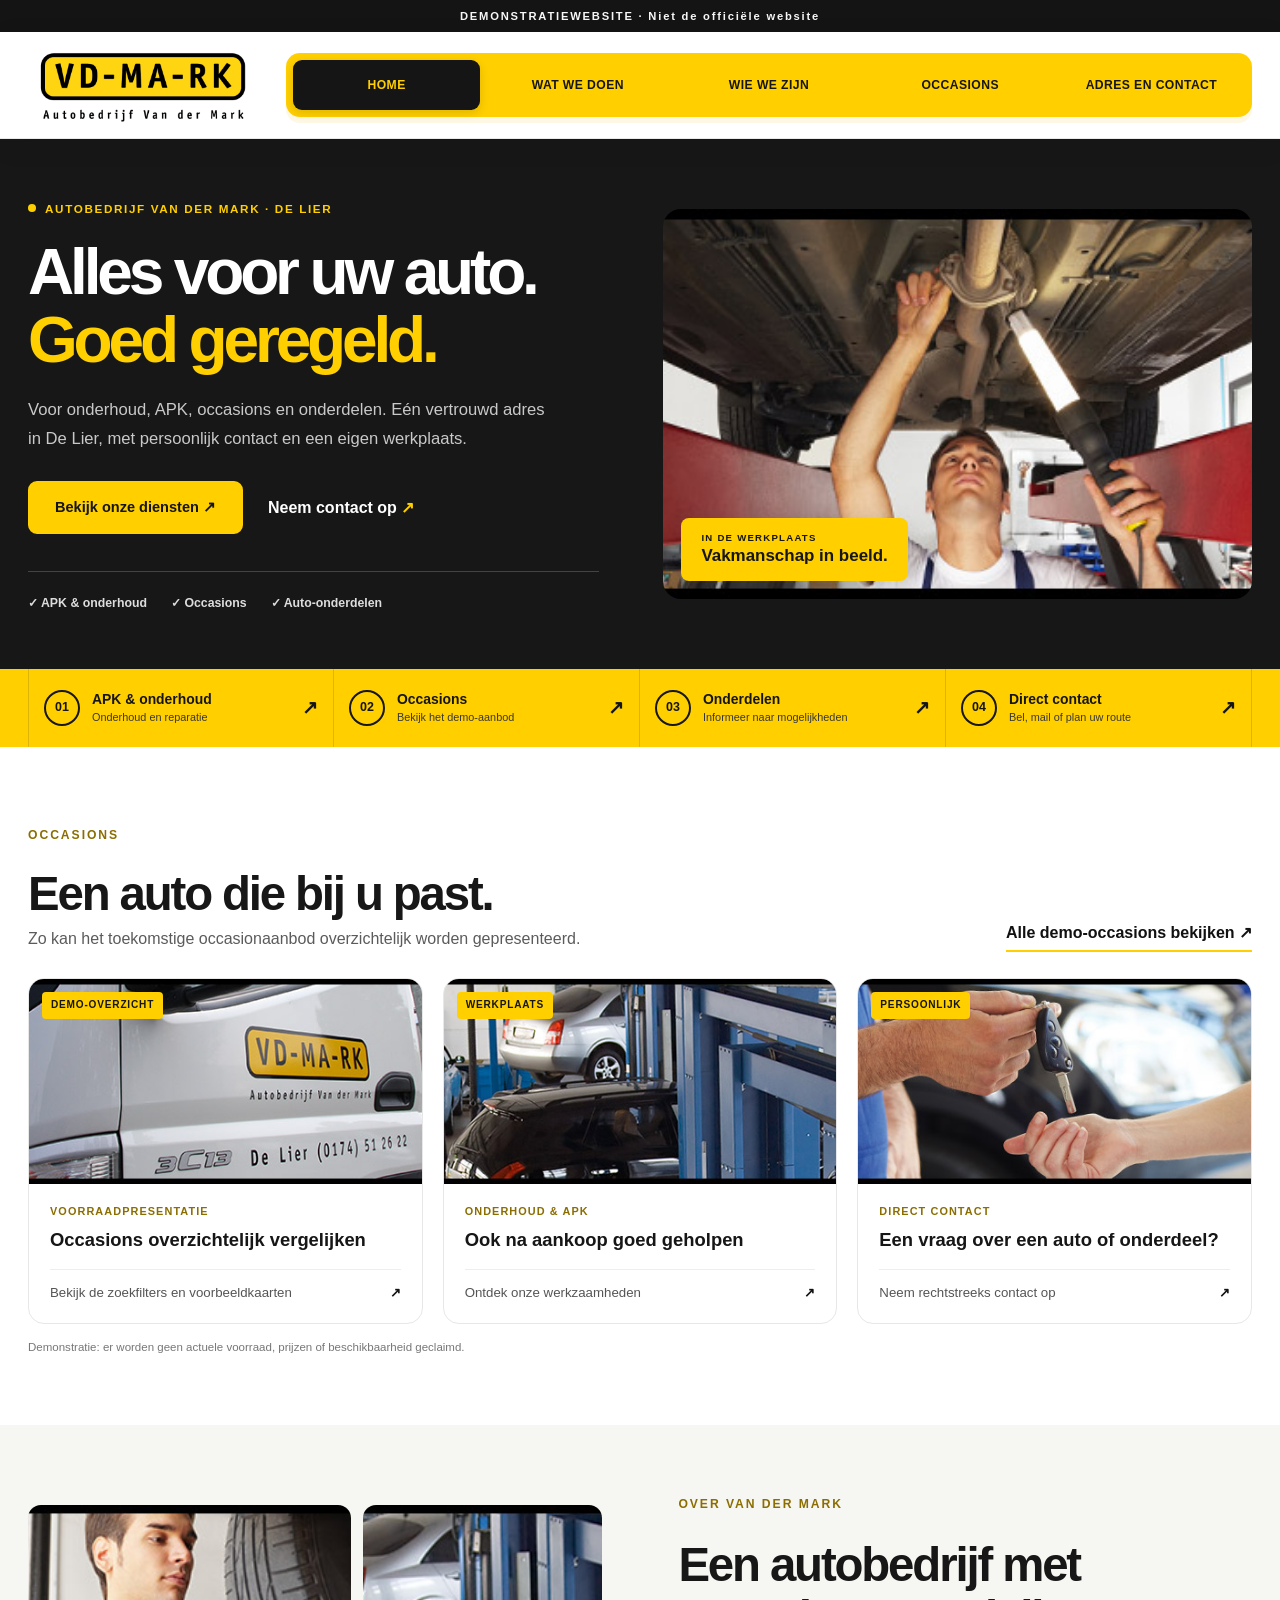
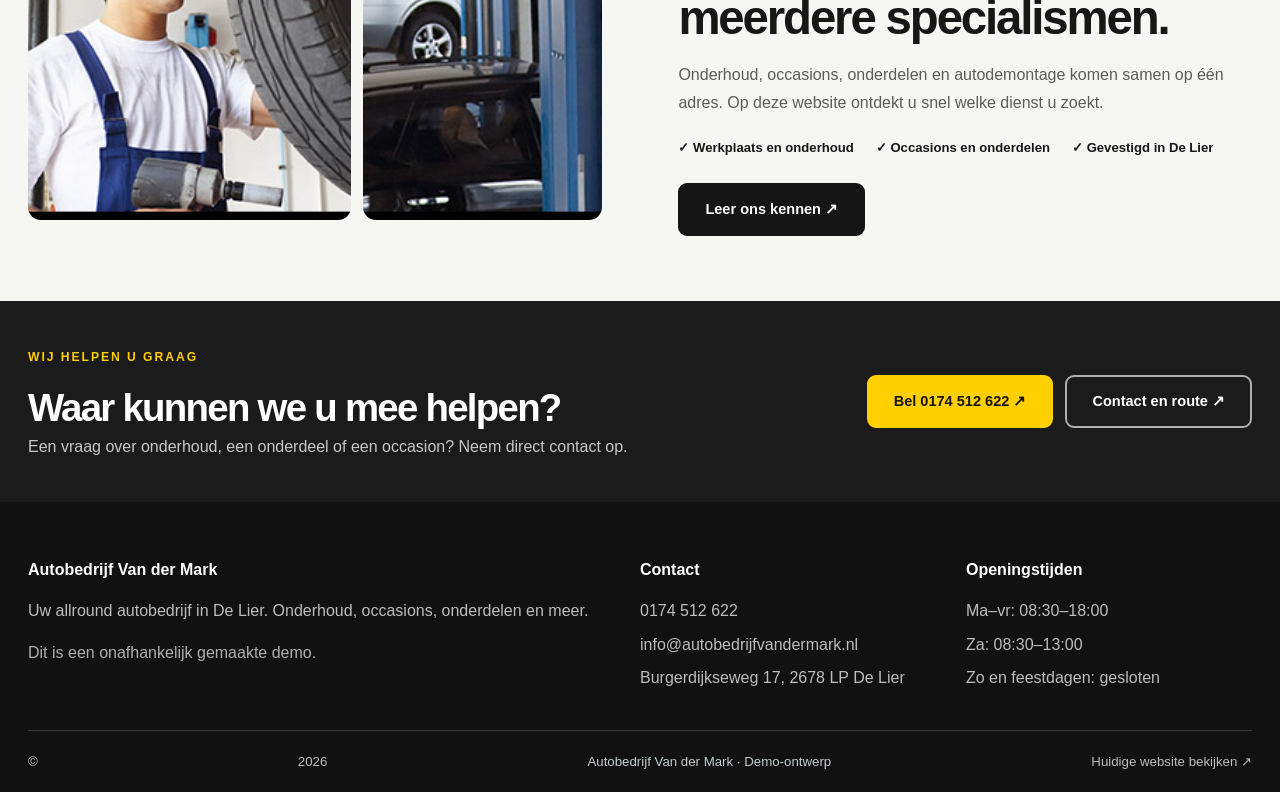
==== commit 05a27644: "Apply refreshed navigation styles across all pages" ====
--- a/index.html
+++ b/index.html
@@ -1,4 +1,4 @@
-<!doctype html><html lang="nl"><head><meta charset="utf-8"><meta name="viewport" content="width=device-width,initial-scale=1"><meta name="description" content="Autobedrijf Van der Mark in De Lier: occasions, APK, onderhoud, auto-onderdelen en autodemontage. Demo-website."><title>Home | Autobedrijf Van der Mark – DEMO</title><link rel="icon" type="image/png" href="images/logo.png"><meta name="theme-color" content="#ffcf00"><meta property="og:type" content="website"><meta property="og:image" content="https://efe076.github.io/VD-MARK/images/logo.png"><link rel="stylesheet" href="css/style.css?v=20261028-4"><script src="js/main.js?v=20261028-3" defer></script></head><body><a class="skip-link" href="#main-content">Direct naar inhoud</a><div class="demo-strip">DEMONSTRATIEWEBSITE · Niet de officiële website</div><header class="site-header"><div class="container header-inner"><a href="index.html" class="brand" aria-label="Autobedrijf Van der Mark, naar home"><img class="brand-official-logo" src="images/logo.png" alt="VD-MA-RK — Autobedrijf Van der Mark" width="320" height="124"></a><button id="menu-toggle" class="menu-toggle" aria-controls="main-nav" aria-expanded="false" aria-label="Open navigatie"><span></span><span></span><span></span></button><nav id="main-nav" class="nav" aria-label="Hoofdnavigatie"><a href="index.html" class="active">Home</a><a href="diensten.html" class="">Wat we doen</a><a href="over-ons.html" class="">Wie we zijn</a><a href="occasions.html" class="">Occasions</a><a href="contact.html" class="">Adres en contact</a></nav></div></header><main id="main-content">
+<!doctype html><html lang="nl"><head><meta charset="utf-8"><meta name="viewport" content="width=device-width,initial-scale=1"><meta name="description" content="Autobedrijf Van der Mark in De Lier: occasions, APK, onderhoud, auto-onderdelen en autodemontage. Demo-website."><title>Home | Autobedrijf Van der Mark – DEMO</title><link rel="icon" type="image/png" href="images/logo.png"><meta name="theme-color" content="#ffcf00"><meta property="og:type" content="website"><meta property="og:image" content="https://efe076.github.io/VD-MARK/images/logo.png"><link rel="stylesheet" href="css/style.css?v=20261028-5"><script src="js/main.js?v=20261028-3" defer></script></head><body><a class="skip-link" href="#main-content">Direct naar inhoud</a><div class="demo-strip">DEMONSTRATIEWEBSITE · Niet de officiële website</div><header class="site-header"><div class="container header-inner"><a href="index.html" class="brand" aria-label="Autobedrijf Van der Mark, naar home"><img class="brand-official-logo" src="images/logo.png" alt="VD-MA-RK — Autobedrijf Van der Mark" width="320" height="124"></a><button id="menu-toggle" class="menu-toggle" aria-controls="main-nav" aria-expanded="false" aria-label="Open navigatie"><span></span><span></span><span></span></button><nav id="main-nav" class="nav" aria-label="Hoofdnavigatie"><a href="index.html" class="active">Home</a><a href="diensten.html" class="">Wat we doen</a><a href="over-ons.html" class="">Wie we zijn</a><a href="occasions.html" class="">Occasions</a><a href="contact.html" class="">Adres en contact</a></nav></div></header><main id="main-content">
 <section class="v3-hero"><div class="container v3-hero-grid"><div class="v3-hero-copy"><span class="v3-kicker"><span class="v3-dot"></span> AUTOBEDRIJF VAN DER MARK · DE LIER</span><h1>Alles voor uw auto.<br><span>Goed geregeld.</span></h1><p>Voor onderhoud, APK, occasions en onderdelen. Eén vertrouwd adres in De Lier, met persoonlijk contact en een eigen werkplaats.</p><div class="v3-actions"><a class="btn btn-primary" href="diensten.html">Bekijk onze diensten ↗</a><a class="v3-text-button" href="contact.html">Neem contact op <span>↗</span></a></div><div class="v3-hero-links"><a href="diensten.html">✓ APK & onderhoud</a><a href="occasions.html">✓ Occasions</a><a href="diensten.html">✓ Auto-onderdelen</a></div></div><div class="v3-hero-image"><img src="images/Image7.png" alt="Monteur aan het werk bij Autobedrijf Van der Mark" loading="eager"><div class="v3-image-caption"><span>IN DE WERKPLAATS</span><strong>Vakmanschap in beeld.</strong></div></div></div></section>
 <section class="v3-shortcuts"><div class="container v3-shortcut-grid"><a href="diensten.html"><span class="v3-shortcut-icon">01</span><div><strong>APK & onderhoud</strong><small>Onderhoud en reparatie</small></div><b aria-hidden="true">↗</b></a><a href="occasions.html"><span class="v3-shortcut-icon">02</span><div><strong>Occasions</strong><small>Bekijk het demo-aanbod</small></div><b aria-hidden="true">↗</b></a><a href="diensten.html"><span class="v3-shortcut-icon">03</span><div><strong>Onderdelen</strong><small>Informeer naar mogelijkheden</small></div><b aria-hidden="true">↗</b></a><a href="contact.html"><span class="v3-shortcut-icon">04</span><div><strong>Direct contact</strong><small>Bel, mail of plan uw route</small></div><b aria-hidden="true">↗</b></a></div></section>
 <section class="v3-showcase"><div class="container"><div class="v3-section-heading"><div><span class="eyebrow">OCCASIONS</span><h2>Een auto die bij u past.</h2><p>Zo kan het toekomstige occasionaanbod overzichtelijk worden gepresenteerd.</p></div><a class="v3-link" href="occasions.html">Alle demo-occasions bekijken ↗</a></div><div class="v3-car-grid"><a class="v3-car-card" href="occasions.html"><div class="v3-car-photo"><img src="images/Image4.png" alt="Voertuig bij het autobedrijf" loading="lazy"><span>DEMO-OVERZICHT</span></div><div class="v3-car-body"><small>VOORRAADPRESENTATIE</small><strong>Occasions overzichtelijk vergelijken</strong><span>Bekijk de zoekfilters en voorbeeldkaarten <b>↗</b></span></div></a><a class="v3-car-card" href="diensten.html"><div class="v3-car-photo"><img src="images/Image3.png" alt="Auto's in de werkplaats" loading="lazy"><span>WERKPLAATS</span></div><div class="v3-car-body"><small>ONDERHOUD & APK</small><strong>Ook na aankoop goed geholpen</strong><span>Ontdek onze werkzaamheden <b>↗</b></span></div></a><a class="v3-car-card" href="contact.html"><div class="v3-car-photo"><img src="images/Image5.png" alt="Werkzaamheden aan een auto" loading="lazy"><span>PERSOONLIJK</span></div><div class="v3-car-body"><small>DIRECT CONTACT</small><strong>Een vraag over een auto of onderdeel?</strong><span>Neem rechtstreeks contact op <b>↗</b></span></div></a></div><p class="v3-disclaimer">Demonstratie: er worden geen actuele voorraad, prijzen of beschikbaarheid geclaimd.</p></div></section>
--- a/css/style.css
+++ b/css/style.css
@@ -1318,3 +1318,16 @@
 @media(max-width:1000px){.v3-shortcut-grid{grid-template-columns:repeat(2,minmax(0,1fr))}.v3-shortcut-grid>a{border-bottom:1px solid #15151524}.v3-hero-grid{gap:30px}.v3-hero-image{height:330px}}
 @media(max-width:760px){.v3-hero-grid,.v3-about-grid{grid-template-columns:1fr}.v3-hero-grid{padding-block:45px}.v3-hero-image{height:290px}.v3-car-grid{grid-template-columns:1fr 1fr}.v3-about-images{height:260px}.v3-bottom-cta-grid{align-items:flex-start;flex-direction:column}.v3-section-heading{align-items:flex-start;flex-direction:column}}
 @media(max-width:540px){.v3-hero h1{font-size:clamp(2.65rem,11vw,4rem)}.v3-hero-image{height:240px}.v3-hero-links{margin-top:25px}.v3-shortcut-grid>a{padding:14px 8px;gap:7px}.v3-shortcut-icon{width:28px;height:28px;flex-basis:28px;font-size:.65rem}.v3-shortcut-grid strong{font-size:.72rem}.v3-shortcut-grid small{font-size:.61rem}.v3-shortcut-grid b{display:none}.v3-car-grid{grid-template-columns:1fr}.v3-car-photo{height:210px}.v3-showcase{padding:50px 0}.v3-about{padding:52px 0}.v3-about-images{height:210px}.v3-bottom-buttons{width:100%}.v3-bottom-buttons .btn{flex:1}}
+
+
+/* Header refresh v5: refined navigation, keep official logo untouched */
+.site-header{position:sticky;top:0;z-index:100;background:#fff!important;border-bottom:1px solid #e9e9e9;box-shadow:0 7px 26px rgba(0,0,0,.07)}
+.header-inner{min-height:106px;gap:28px}
+.site-header .nav{background:#ffcf00!important;border-radius:14px!important;min-height:64px!important;padding:7px!important;display:flex;align-items:center;justify-content:space-between;gap:4px;box-shadow:0 6px 0 #e7b9001c}
+.site-header .nav a{position:relative;display:inline-flex;align-items:center;justify-content:center;min-height:50px;flex:1;padding:10px 13px!important;border:0!important;border-radius:9px!important;color:#161616!important;font-size:.76rem!important;font-weight:850!important;letter-spacing:.035em;text-align:center;text-decoration:none;white-space:nowrap;transition:background .2s ease,color .2s ease,transform .2s ease}
+.site-header .nav a:after{content:none!important}
+.site-header .nav a:hover{background:#ffffffa6!important;opacity:1!important;transform:translateY(-1px)}
+.site-header .nav a.active{background:#151515!important;color:#ffcf00!important;box-shadow:0 3px 10px #00000020}
+.site-header .nav a:focus-visible{outline:3px solid #151515;outline-offset:2px}
+@media(max-width:1050px){.header-inner{gap:15px}.site-header .nav a{font-size:.68rem!important;padding-inline:8px!important;white-space:normal;line-height:1.25}}
+@media(max-width:680px){.site-header{position:sticky;top:0}.header-inner{min-height:78px}.site-header .nav{min-height:0!important;box-shadow:0 16px 30px #0000001c;border-radius:0 0 14px 14px!important;padding:10px!important;gap:5px}.site-header .nav a{justify-content:flex-start;min-height:46px;font-size:.87rem!important;padding:12px 15px!important}.site-header .nav a.active{background:#151515!important;color:#ffcf00!important}}
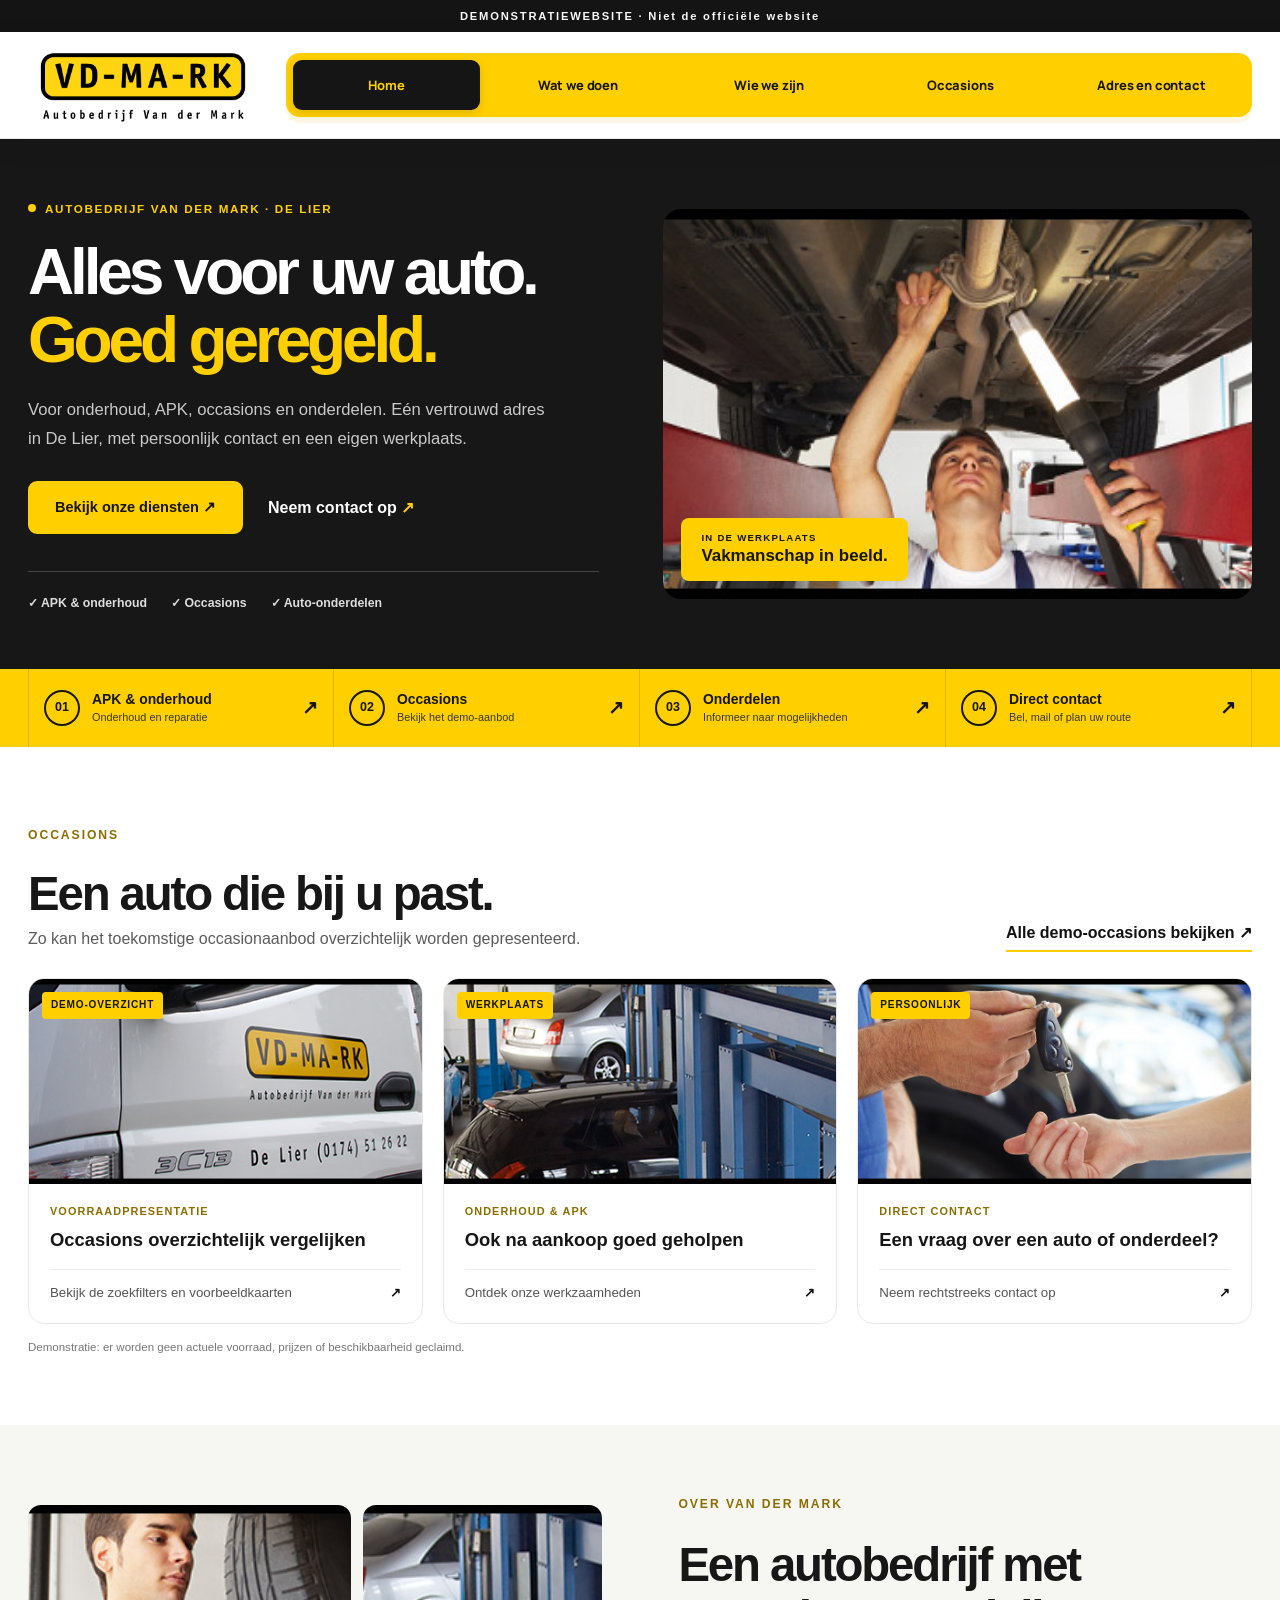
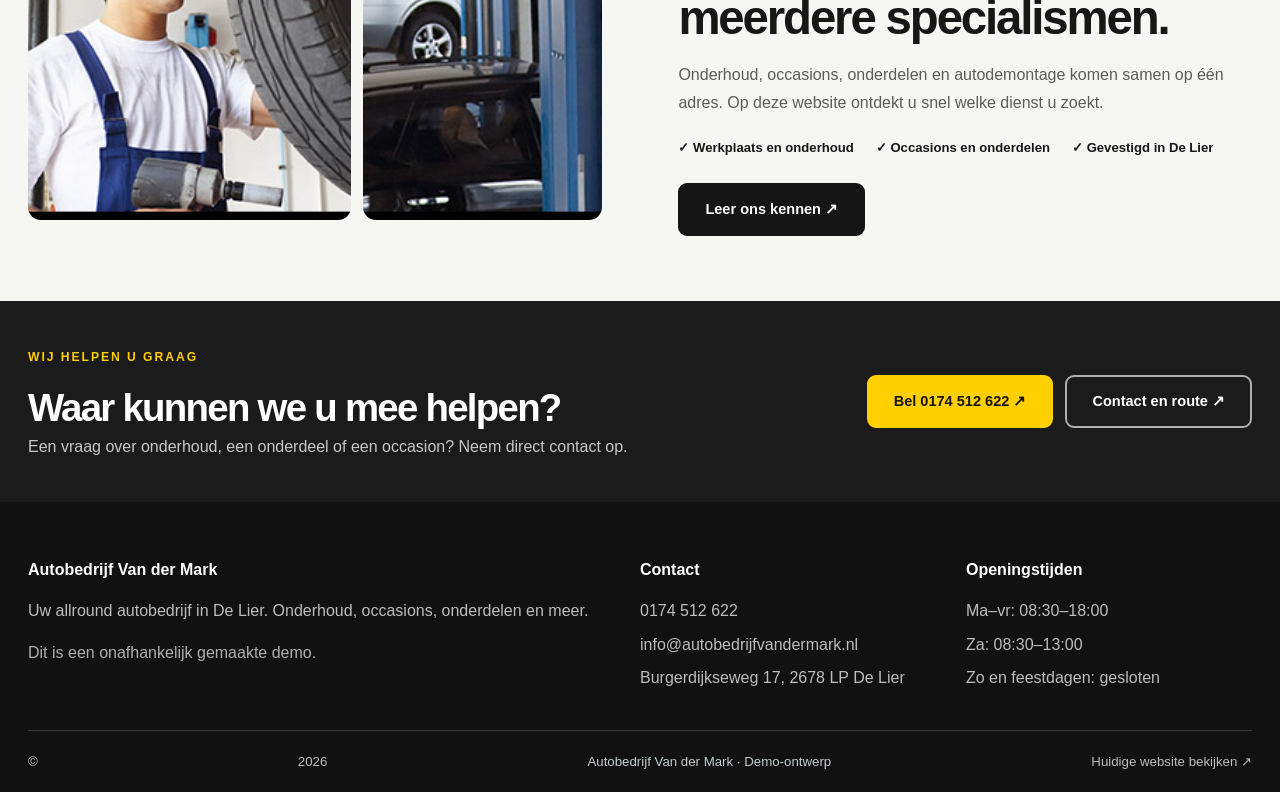
==== commit 0c144b6d: "Load Manrope navigation font on all pages" ====
--- a/index.html
+++ b/index.html
@@ -1,4 +1,4 @@
-<!doctype html><html lang="nl"><head><meta charset="utf-8"><meta name="viewport" content="width=device-width,initial-scale=1"><meta name="description" content="Autobedrijf Van der Mark in De Lier: occasions, APK, onderhoud, auto-onderdelen en autodemontage. Demo-website."><title>Home | Autobedrijf Van der Mark – DEMO</title><link rel="icon" type="image/png" href="images/logo.png"><meta name="theme-color" content="#ffcf00"><meta property="og:type" content="website"><meta property="og:image" content="https://efe076.github.io/VD-MARK/images/logo.png"><link rel="stylesheet" href="css/style.css?v=20261028-5"><script src="js/main.js?v=20261028-3" defer></script></head><body><a class="skip-link" href="#main-content">Direct naar inhoud</a><div class="demo-strip">DEMONSTRATIEWEBSITE · Niet de officiële website</div><header class="site-header"><div class="container header-inner"><a href="index.html" class="brand" aria-label="Autobedrijf Van der Mark, naar home"><img class="brand-official-logo" src="images/logo.png" alt="VD-MA-RK — Autobedrijf Van der Mark" width="320" height="124"></a><button id="menu-toggle" class="menu-toggle" aria-controls="main-nav" aria-expanded="false" aria-label="Open navigatie"><span></span><span></span><span></span></button><nav id="main-nav" class="nav" aria-label="Hoofdnavigatie"><a href="index.html" class="active">Home</a><a href="diensten.html" class="">Wat we doen</a><a href="over-ons.html" class="">Wie we zijn</a><a href="occasions.html" class="">Occasions</a><a href="contact.html" class="">Adres en contact</a></nav></div></header><main id="main-content">
+<!doctype html><html lang="nl"><head><meta charset="utf-8"><meta name="viewport" content="width=device-width,initial-scale=1"><meta name="description" content="Autobedrijf Van der Mark in De Lier: occasions, APK, onderhoud, auto-onderdelen en autodemontage. Demo-website."><title>Home | Autobedrijf Van der Mark – DEMO</title><link rel="icon" type="image/png" href="images/logo.png"><meta name="theme-color" content="#ffcf00"><meta property="og:type" content="website"><meta property="og:image" content="https://efe076.github.io/VD-MARK/images/logo.png"><link rel="preconnect" href="https://fonts.googleapis.com"><link rel="preconnect" href="https://fonts.gstatic.com" crossorigin><link href="https://fonts.googleapis.com/css2?family=Manrope:wght@500;600;700;800&display=swap" rel="stylesheet"><link rel="stylesheet" href="css/style.css?v=20261028-6"><script src="js/main.js?v=20261028-3" defer></script></head><body><a class="skip-link" href="#main-content">Direct naar inhoud</a><div class="demo-strip">DEMONSTRATIEWEBSITE · Niet de officiële website</div><header class="site-header"><div class="container header-inner"><a href="index.html" class="brand" aria-label="Autobedrijf Van der Mark, naar home"><img class="brand-official-logo" src="images/logo.png" alt="VD-MA-RK — Autobedrijf Van der Mark" width="320" height="124"></a><button id="menu-toggle" class="menu-toggle" aria-controls="main-nav" aria-expanded="false" aria-label="Open navigatie"><span></span><span></span><span></span></button><nav id="main-nav" class="nav" aria-label="Hoofdnavigatie"><a href="index.html" class="active">Home</a><a href="diensten.html" class="">Wat we doen</a><a href="over-ons.html" class="">Wie we zijn</a><a href="occasions.html" class="">Occasions</a><a href="contact.html" class="">Adres en contact</a></nav></div></header><main id="main-content">
 <section class="v3-hero"><div class="container v3-hero-grid"><div class="v3-hero-copy"><span class="v3-kicker"><span class="v3-dot"></span> AUTOBEDRIJF VAN DER MARK · DE LIER</span><h1>Alles voor uw auto.<br><span>Goed geregeld.</span></h1><p>Voor onderhoud, APK, occasions en onderdelen. Eén vertrouwd adres in De Lier, met persoonlijk contact en een eigen werkplaats.</p><div class="v3-actions"><a class="btn btn-primary" href="diensten.html">Bekijk onze diensten ↗</a><a class="v3-text-button" href="contact.html">Neem contact op <span>↗</span></a></div><div class="v3-hero-links"><a href="diensten.html">✓ APK & onderhoud</a><a href="occasions.html">✓ Occasions</a><a href="diensten.html">✓ Auto-onderdelen</a></div></div><div class="v3-hero-image"><img src="images/Image7.png" alt="Monteur aan het werk bij Autobedrijf Van der Mark" loading="eager"><div class="v3-image-caption"><span>IN DE WERKPLAATS</span><strong>Vakmanschap in beeld.</strong></div></div></div></section>
 <section class="v3-shortcuts"><div class="container v3-shortcut-grid"><a href="diensten.html"><span class="v3-shortcut-icon">01</span><div><strong>APK & onderhoud</strong><small>Onderhoud en reparatie</small></div><b aria-hidden="true">↗</b></a><a href="occasions.html"><span class="v3-shortcut-icon">02</span><div><strong>Occasions</strong><small>Bekijk het demo-aanbod</small></div><b aria-hidden="true">↗</b></a><a href="diensten.html"><span class="v3-shortcut-icon">03</span><div><strong>Onderdelen</strong><small>Informeer naar mogelijkheden</small></div><b aria-hidden="true">↗</b></a><a href="contact.html"><span class="v3-shortcut-icon">04</span><div><strong>Direct contact</strong><small>Bel, mail of plan uw route</small></div><b aria-hidden="true">↗</b></a></div></section>
 <section class="v3-showcase"><div class="container"><div class="v3-section-heading"><div><span class="eyebrow">OCCASIONS</span><h2>Een auto die bij u past.</h2><p>Zo kan het toekomstige occasionaanbod overzichtelijk worden gepresenteerd.</p></div><a class="v3-link" href="occasions.html">Alle demo-occasions bekijken ↗</a></div><div class="v3-car-grid"><a class="v3-car-card" href="occasions.html"><div class="v3-car-photo"><img src="images/Image4.png" alt="Voertuig bij het autobedrijf" loading="lazy"><span>DEMO-OVERZICHT</span></div><div class="v3-car-body"><small>VOORRAADPRESENTATIE</small><strong>Occasions overzichtelijk vergelijken</strong><span>Bekijk de zoekfilters en voorbeeldkaarten <b>↗</b></span></div></a><a class="v3-car-card" href="diensten.html"><div class="v3-car-photo"><img src="images/Image3.png" alt="Auto's in de werkplaats" loading="lazy"><span>WERKPLAATS</span></div><div class="v3-car-body"><small>ONDERHOUD & APK</small><strong>Ook na aankoop goed geholpen</strong><span>Ontdek onze werkzaamheden <b>↗</b></span></div></a><a class="v3-car-card" href="contact.html"><div class="v3-car-photo"><img src="images/Image5.png" alt="Werkzaamheden aan een auto" loading="lazy"><span>PERSOONLIJK</span></div><div class="v3-car-body"><small>DIRECT CONTACT</small><strong>Een vraag over een auto of onderdeel?</strong><span>Neem rechtstreeks contact op <b>↗</b></span></div></a></div><p class="v3-disclaimer">Demonstratie: er worden geen actuele voorraad, prijzen of beschikbaarheid geclaimd.</p></div></section>
--- a/css/style.css
+++ b/css/style.css
@@ -1331,3 +1331,16 @@
 .site-header .nav a:focus-visible{outline:3px solid #151515;outline-offset:2px}
 @media(max-width:1050px){.header-inner{gap:15px}.site-header .nav a{font-size:.68rem!important;padding-inline:8px!important;white-space:normal;line-height:1.25}}
 @media(max-width:680px){.site-header{position:sticky;top:0}.header-inner{min-height:78px}.site-header .nav{min-height:0!important;box-shadow:0 16px 30px #0000001c;border-radius:0 0 14px 14px!important;padding:10px!important;gap:5px}.site-header .nav a{justify-content:flex-start;min-height:46px;font-size:.87rem!important;padding:12px 15px!important}.site-header .nav a.active{background:#151515!important;color:#ffcf00!important}}
+
+
+/* Navbar typography refinement: Manrope for clean automotive UI */
+.site-header .nav a{
+ font-family:"Manrope","Segoe UI",Arial,sans-serif!important;
+ font-size:.81rem!important;
+ font-weight:750!important;
+ letter-spacing:-.012em!important;
+ text-transform:none!important;
+ line-height:1.2!important;
+}
+@media(max-width:1050px){.site-header .nav a{font-size:.75rem!important;letter-spacing:-.018em!important}}
+@media(max-width:680px){.site-header .nav a{font-size:.94rem!important;font-weight:750!important}}
